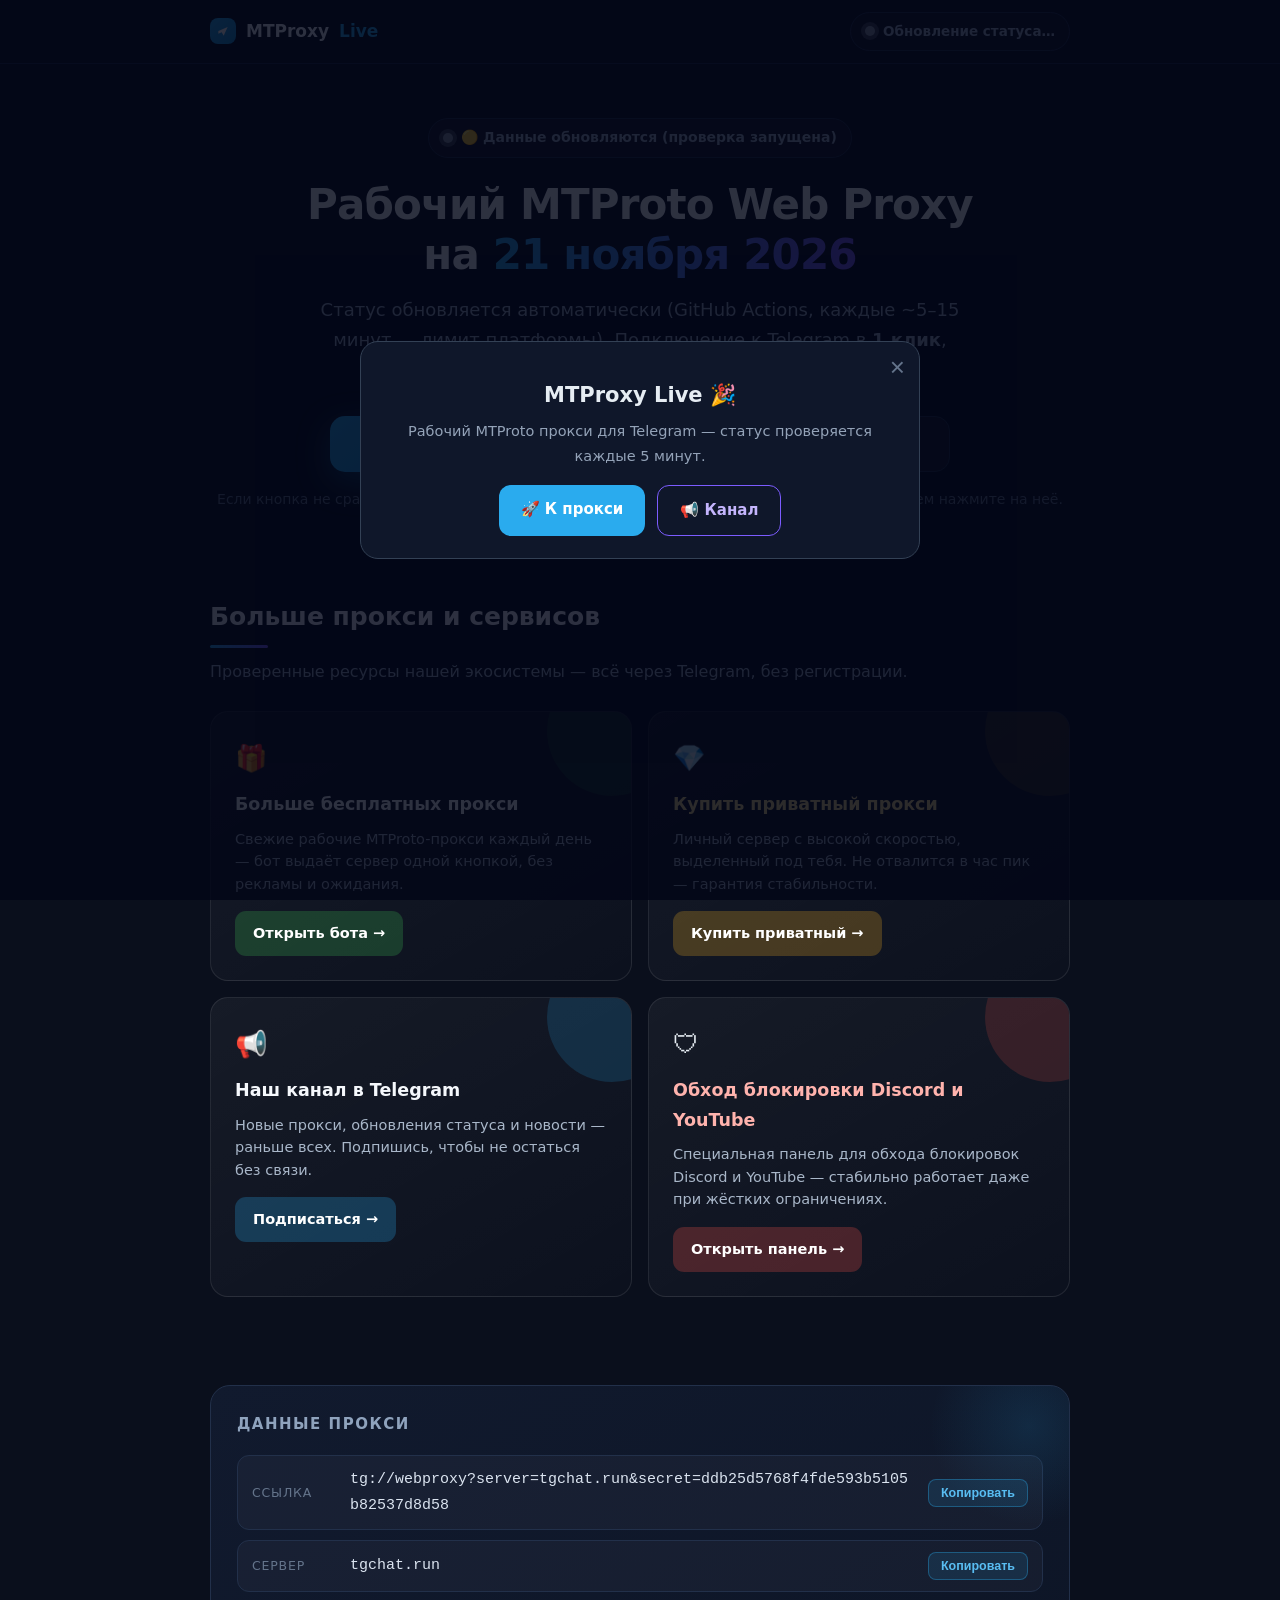
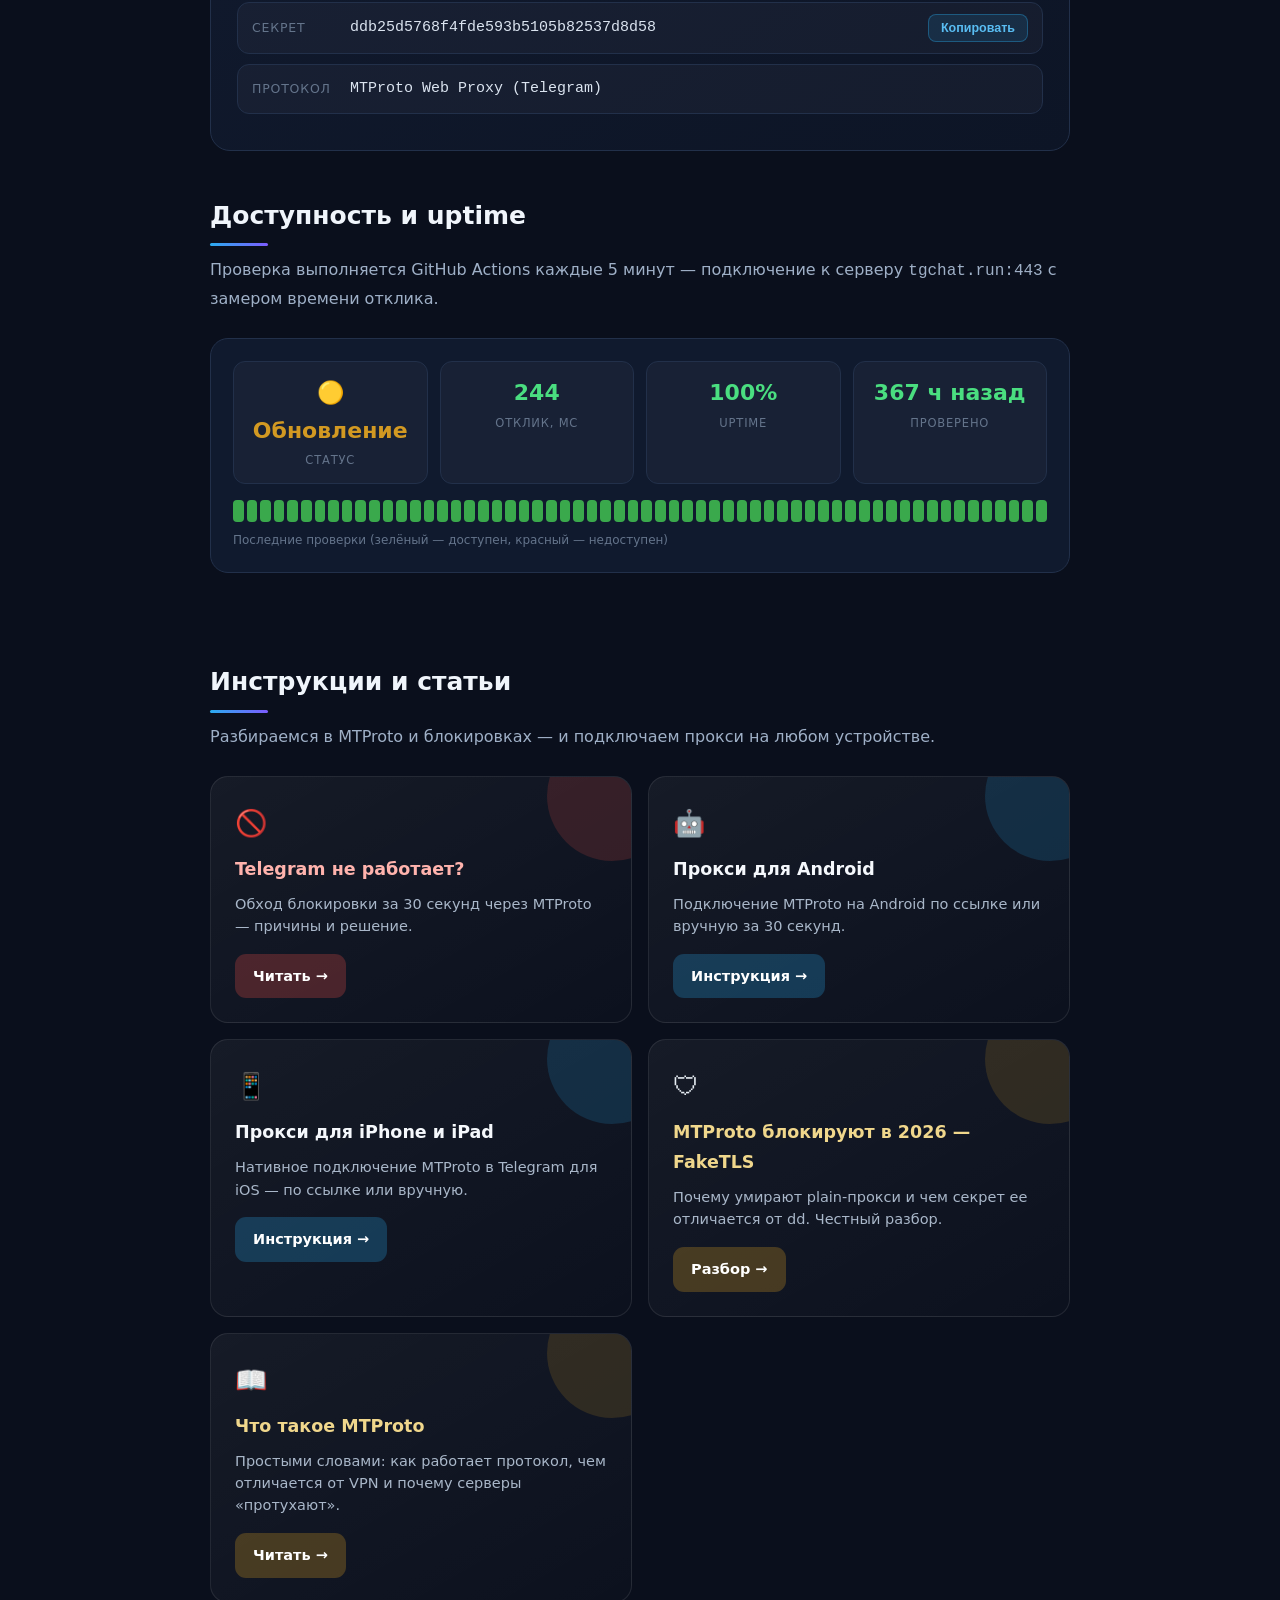
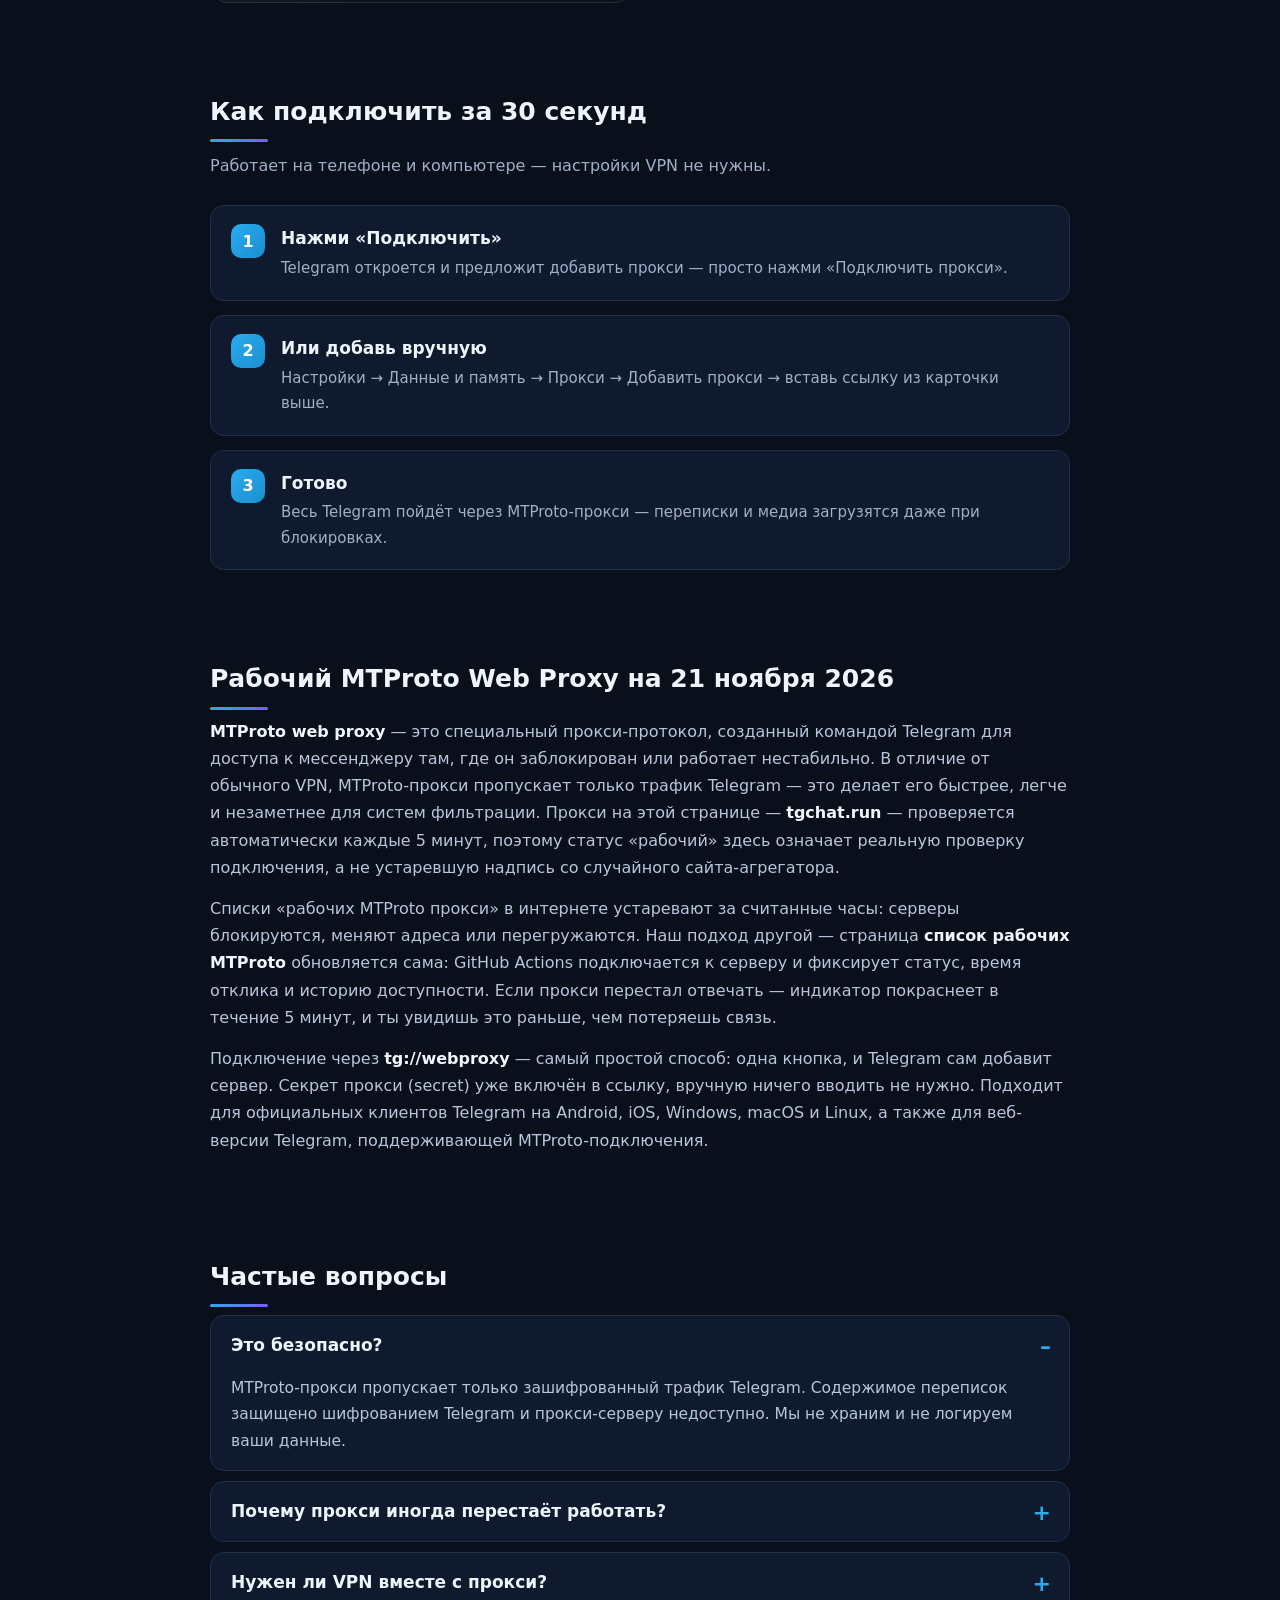
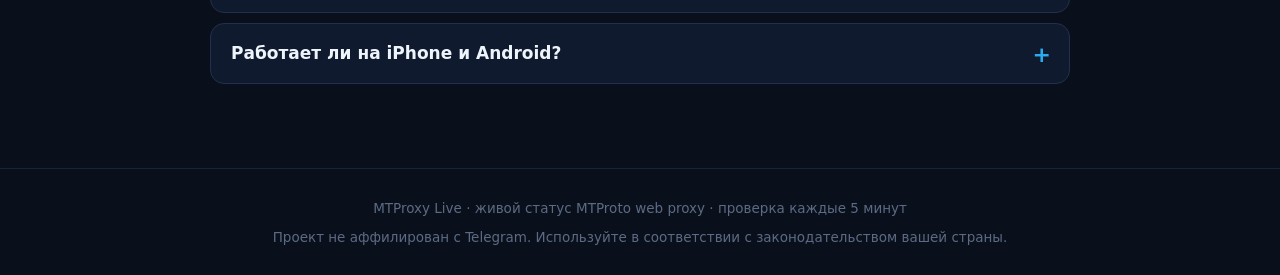
==== index.html @ 1721df72 "chore: proxy status 2026-11-20T21:01:22Z" ====
<!doctype html>
<html lang="ru">
<head>
<meta charset="UTF-8">
<meta name="viewport" content="width=device-width, initial-scale=1.0">
<meta name="yandex-verification" content="6b5f4fc6c489d579" />
<meta name="google-site-verification" content="yyNSRmsbQHqz_ALXDMdjScMba-FMuW20f2UE3-2R9rI" />
<title>Рабочий MTProto Web Proxy на 21 ноября 2026 — подключить за 30 секунд | MTProxy Live</title>
<meta name="description" content="🟢 Рабочий MTProto web proxy tgchat.run — проверено 21 ноября 2026. Подключение в 1 клик через Telegram: tg://webproxy. Живой статус, uptime и инструкция за 30 секунд.">
<meta name="keywords" content="mtproto рабочий, список рабочих mtproto, mtproto web proxy, веб прокси телеграм, mtproto прокси 2026, tgchat.run, рабочий mtproto proxy, прокси для телеграмма, webproxy telegram, mtproto online, mtrproto, mtporoto, мтпрото рабочий, mtproto онлайн">
<meta name="robots" content="index, follow">
<link rel="canonical" href="https://therealwh.github.io/">
<meta property="og:type" content="website">
<meta property="og:site_name" content="MTProxy Live">
<meta property="og:locale" content="ru_RU">
<meta property="og:title" content="Рабочий MTProto Web Proxy на 21 ноября 2026 — подключить за 30 секунд">
<meta property="og:description" content="🟢 Живой MTProto web proxy tgchat.run — статус онлайн, проверка каждые 5 минут. Подключение в 1 клик через Telegram.">
<meta property="og:url" content="https://therealwh.github.io/">
<meta property="og:image" content="https://therealwh.github.io/og.png">
<meta name="twitter:card" content="summary_large_image">
<meta name="twitter:title" content="Рабочий MTProto Web Proxy на 21 ноября 2026">
<meta name="twitter:description" content="🟢 Живой MTProto web proxy — проверка каждые 5 минут. Подключение в 1 клик через Telegram.">
<meta name="twitter:image" content="https://therealwh.github.io/og.png">
<meta name="theme-color" content="#0b1120">
<link rel="icon" href="data:image/svg+xml,%3Csvg xmlns='http://www.w3.org/2000/svg' viewBox='0 0 32 32'%3E%3Ccircle cx='16' cy='16' r='14' fill='%232AABEE'/%3E%3Ccircle cx='21' cy='10' r='4' fill='%233fb950'/%3E%3Cpath d='M9 16 l14 -6 -6 13 -3 -5 -5 2 Z' fill='%23fff'/%3E%3C/svg%3E">
<style>
*{margin:0;padding:0;box-sizing:border-box}
html{scroll-behavior:smooth}
body{font-family:'Segoe UI',Inter,system-ui,-apple-system,Arial,sans-serif;background:#0a0f1c;color:#e6edf3;line-height:1.7;font-size:17px;-webkit-font-smoothing:antialiased}
a{color:#59bdf2;text-decoration:none;transition:color .15s}
a:hover{color:#8fd0ff}
.wrap{max-width:900px;margin:0 auto;padding:0 20px}
.mono{font-family:'Cascadia Code','Fira Code',Consolas,monospace}
/* ---------- top bar ---------- */
.topbar{background:rgba(10,15,28,.85);backdrop-filter:blur(8px);border-bottom:1px solid #1c2942;position:sticky;top:0;z-index:50}
.topbar .in{max-width:900px;margin:0 auto;padding:12px 20px;display:flex;align-items:center;justify-content:space-between;gap:10px}
.logo{display:flex;align-items:center;gap:10px;font-weight:800;font-size:17px;color:#f0f5fb}
.logo .dot{width:26px;height:26px;border-radius:8px;background:linear-gradient(135deg,#2AABEE,#1a8fd0);display:inline-flex;align-items:center;justify-content:center}
.logo .dot svg{width:16px;height:16px}
.statuspill{display:inline-flex;align-items:center;gap:8px;font-size:13.5px;font-weight:600;padding:7px 14px;border-radius:99px;border:1px solid #22304a;background:rgba(255,255,255,.04);color:#9fb0c7}
.statuspill .pulse{width:10px;height:10px;border-radius:50%;background:#8b98a9;position:relative}
.statuspill.ok .pulse{background:#3fb950}
.statuspill.ok{color:#4ade80;border-color:rgba(63,185,80,.4)}
.statuspill.bad .pulse{background:#f85149}
.statuspill.bad{color:#f85149;border-color:rgba(248,81,73,.4)}
.statuspill .pulse::after{content:"";position:absolute;inset:-4px;border-radius:50%;background:inherit;opacity:.35;animation:ping 1.6s cubic-bezier(0,0,.2,1) infinite}
@keyframes ping{75%,100%{transform:scale(2);opacity:0}}
/* ---------- hero ---------- */
.hero{padding:54px 0 40px;text-align:center}
.hero h1{font-size:clamp(28px,4.6vw,42px);line-height:1.2;font-weight:800;letter-spacing:-.02em;color:#f5f8fc;margin:22px 0 14px}
.hero h1 .yr{background:linear-gradient(90deg,#2AABEE,#7C5CFF);-webkit-background-clip:text;background-clip:text;color:transparent}
.hero .sub{font-size:18px;color:#9fb0c7;max-width:640px;margin:0 auto 30px}
.cta{display:flex;gap:14px;justify-content:center;flex-wrap:wrap}
.btn{display:inline-flex;align-items:center;gap:9px;font-weight:700;font-size:16.5px;padding:15px 30px;border-radius:15px;border:0;cursor:pointer;transition:transform .15s,box-shadow .15s}
.btn:hover{transform:translateY(-2px)}
.btn-main{background:linear-gradient(135deg,#2AABEE,#1a8fd0);color:#fff;box-shadow:0 10px 32px rgba(42,171,238,.35);font-size:18px;padding:17px 36px}
.btn-main:hover{box-shadow:0 14px 44px rgba(42,171,238,.5)}
.btn-sec{background:rgba(255,255,255,.05);color:#dbe4f0;border:1px solid #22304a}
.btn-sec:hover{border-color:#2AABEE;color:#fff}
/* ---------- proxy card ---------- */
.pcard{background:linear-gradient(150deg,#111a2e,#0d1526);border:1px solid #22304a;border-radius:20px;padding:26px;margin:44px 0 0;position:relative;overflow:hidden}
.pcard::before{content:"";position:absolute;top:-60px;right:-60px;width:200px;height:200px;border-radius:50%;background:radial-gradient(circle,rgba(42,171,238,.13),transparent 70%)}
.pcard h2{font-size:15px;color:#8fa3bd;text-transform:uppercase;letter-spacing:1.5px;margin-bottom:18px;font-weight:700}
.frow{display:flex;align-items:center;gap:12px;background:rgba(255,255,255,.03);border:1px solid #22304a;border-radius:12px;padding:11px 14px;margin-bottom:10px;flex-wrap:wrap}
.frow .k{font-size:12.5px;color:#64748b;text-transform:uppercase;letter-spacing:.8px;min-width:86px}
.frow .v{font-family:'Cascadia Code',Consolas,monospace;font-size:15px;color:#dbe4f0;word-break:break-all;flex:1}
.frow .cp{background:rgba(42,171,238,.12);border:1px solid rgba(42,171,238,.35);color:#59bdf2;font-size:12.5px;font-weight:600;padding:6px 12px;border-radius:8px;cursor:pointer;white-space:nowrap}
.frow .cp:hover{background:rgba(42,171,238,.22)}
.frow .cp.done{color:#3fb950;border-color:rgba(63,185,80,.4);background:rgba(63,185,80,.1)}
/* ---------- sections ---------- */
section{padding:44px 0}
h2.sec{font-size:25px;font-weight:800;color:#f0f5fb;margin-bottom:8px;position:relative;padding-bottom:9px}
h2.sec::after{content:"";position:absolute;left:0;bottom:0;width:58px;height:3px;background:linear-gradient(90deg,#2AABEE,#7C5CFF);border-radius:3px}
.secdesc{color:#9fb0c7;margin:10px 0 26px;font-size:16px}
.upd-note{font-size:14px;color:#64748b;margin-top:6px}
/* ---------- banners ---------- */
.bgrid{display:grid;grid-template-columns:repeat(auto-fit,minmax(280px,1fr));gap:16px}
.banner{position:relative;border-radius:18px;padding:24px;color:#e6edf3;border:1px solid rgba(255,255,255,.09);background:linear-gradient(150deg,rgba(255,255,255,.05),rgba(255,255,255,.01));overflow:hidden;transition:transform .18s,box-shadow .18s,border-color .18s;display:block}
.banner:hover{transform:translateY(-3px);box-shadow:0 16px 40px rgba(0,0,0,.4)}
.banner::after{content:"";position:absolute;top:-46px;right:-46px;width:130px;height:130px;border-radius:50%;opacity:.16;background:var(--gl,#2AABEE)}
.banner .bt{font-size:17.5px;font-weight:800;margin-bottom:8px;color:#f5f8fc}
.banner .bd{font-size:14.5px;color:#a9b7c9;line-height:1.55;margin-bottom:16px}
.banner .bl{display:inline-flex;align-items:center;gap:7px;font-weight:700;font-size:14.5px;padding:10px 18px;border-radius:11px;background:rgba(255,255,255,.09);color:#fff}
.banner:hover .bl{background:rgba(255,255,255,.16)}
.banner .em{font-size:26px;margin-bottom:10px;display:block}
.b-green{--gl:#3fb950}.b-green .em{filter:hue-rotate(0)}.b-green .bl{background:rgba(63,185,80,.25)}
.b-gold{--gl:#d29922}.b-gold .bl{background:rgba(210,153,34,.28)}.b-gold .bt{color:#f0d78c}
.b-blue{--gl:#2AABEE}.b-blue .bl{background:rgba(42,171,238,.25)}
.b-red{--gl:#f85149}.b-red .bl{background:rgba(248,81,73,.25)}.b-red .bt{color:#ffb3ad}
/* ---------- uptime ---------- */
.uwrap{background:#101a2e;border:1px solid #22304a;border-radius:18px;padding:22px}
.ustats{display:grid;grid-template-columns:repeat(auto-fit,minmax(130px,1fr));gap:12px;margin-bottom:16px}
.ustat{background:rgba(255,255,255,.03);border:1px solid #22304a;border-radius:12px;padding:12px 14px;text-align:center}
.ustat .v{font-size:22px;font-weight:800;color:#4ade80}
.ustat .k{font-size:11.5px;color:#64748b;text-transform:uppercase;letter-spacing:.8px;margin-top:2px}
.dots{display:flex;gap:3px;flex-wrap:wrap}
.dots i{flex:1;min-width:8px;height:22px;border-radius:4px;background:#3fb950;opacity:.9}
.dots i.off{background:#f85149}
.dots i.na{background:#22304a}
/* ---------- steps ---------- */
.steps{display:grid;gap:14px;margin-top:8px}
.step{display:flex;gap:16px;align-items:flex-start;background:#101a2e;border:1px solid #22304a;border-radius:14px;padding:18px 20px}
.step .n{flex-shrink:0;width:34px;height:34px;border-radius:10px;background:linear-gradient(135deg,#2AABEE,#1a8fd0);display:flex;align-items:center;justify-content:center;font-weight:800;color:#fff;font-size:16px}
.step .tt{font-weight:700;color:#eef4fb;margin-bottom:3px}
.step .dd{font-size:15px;color:#9fb0c7}
/* ---------- faq ---------- */
.faq details{background:#101a2e;border:1px solid #22304a;border-radius:14px;margin-bottom:10px;overflow:hidden}
.faq summary{cursor:pointer;font-weight:700;color:#eef4fb;padding:15px 44px 15px 20px;list-style:none;position:relative}
.faq summary::-webkit-details-marker{display:none}
.faq summary::after{content:"+";position:absolute;right:18px;color:#2AABEE;font-size:22px;top:12px}
.faq details[open] summary::after{content:"–"}
.faq summary:hover{color:#59bdf2}
.faq details p{margin:0;padding:0 20px 16px;color:#b8c6db;font-size:15.5px}
/* ---------- seo text ---------- */
.seo{color:#b8c6db;font-size:16px}
.seo p{margin-bottom:14px}
.seo strong{color:#f2f7fd}
/* ---------- footer ---------- */
footer{border-top:1px solid #16213a;background:#0a0f1c;padding:28px 20px;text-align:center;font-size:13.5px;color:#5b6b83;margin-top:30px}
footer a{color:#8fa3bd}
footer a:hover{color:#59bdf2}
@media(max-width:640px){.hero{padding:36px 0 28px}.btn-main{width:100%;justify-content:center}.btn{flex:1;justify-content:center}}
</style>
</head>
<body>
<!-- Yandex.Metrika counter -->
<script type="text/javascript">
    (function(m,e,t,r,i,k,a){
        m[i]=m[i]||function(){(m[i].a=m[i].a||[]).push(arguments)};
        m[i].l=1*new Date();
        for (var j = 0; j < document.scripts.length; j++) {if (document.scripts[j].src === r) { return; }}
        k=e.createElement(t),a=e.getElementsByTagName(t)[0],k.async=1,k.src=r,a.parentNode.insertBefore(k,a)
    })(window, document,'script','https://mc.yandex.ru/metrika/tag.js?id=114197667', 'ym');

    ym(114197667, 'init', {ssr:true, webvisor:true, clickmap:true, ecommerce:"dataLayer", referrer: document.referrer, url: location.href, accurateTrackBounce:true, trackLinks:true});
</script>
<noscript><div><img src="https://mc.yandex.ru/watch/114197667" style="position:absolute; left:-9999px;" alt="" /></div></noscript>
<!-- /Yandex.Metrika counter -->

<div class="topbar"><div class="in">
  <div class="logo"><span class="dot"><svg viewBox="0 0 24 24" fill="none"><path d="M5 12 l14 -6 -6 13 -3 -5 -5 2 Z" fill="#fff"/></svg></span>MTProxy <span style="color:#2AABEE">Live</span></div>
  <div class="statuspill" id="pill"><span class="pulse"></span><span id="pilltxt">Проверяется…</span></div>
</div></div>
</div>

<div class="hero wrap">
  <div class="statuspill" id="pill2" style="font-size:14px"><span class="pulse"></span><span id="pill2txt">Проверяется…</span></div>
  <h1>Рабочий MTProto Web Proxy<br>на <span class="yr">21 ноября 2026</span></h1>
  <p class="sub">Статус обновляется автоматически (GitHub Actions, каждые ~5–15 минут — лимит платформы). Подключение к Telegram в <b>1 клик</b>, без VPN и настроек.</p>
  <div class="cta">
    <button class="btn btn-main" onclick="location.href='tg://resolve?domain=webproxy_tgrobot'">🚀 Подключить</button>
    <button class="btn btn-sec" id="copyLink">📋 Скопировать</button>
    <button class="btn btn-sec" id="shareBtn">📤 Поделиться</button>
  </div>
  <p class="upd-note" style="margin-top:16px">Если кнопка не сработала на устройстве — скопируйте ссылку и вставьте в чат Telegram, затем нажмите на неё.</p>
</div>

<div class="wrap"><section>
  <h2 class="sec">Больше прокси и сервисов</h2>
  <p class="secdesc">Проверенные ресурсы нашей экосистемы — всё через Telegram, без регистрации.</p>
  <div class="bgrid">
    <a class="banner b-green" href="tg://resolve?domain=webproxy_tgrobot">
      <span class="em">🎁</span>
      <div class="bt">Больше бесплатных прокси</div>
      <div class="bd">Свежие рабочие MTProto-прокси каждый день — бот выдаёт сервер одной кнопкой, без рекламы и ожидания.</div>
      <span class="bl">Открыть бота →</span>
    </a>
    <a class="banner b-gold" href="tg://resolve?domain=webproxy_panel_bot">
      <span class="em">💎</span>
      <div class="bt">Купить приватный прокси</div>
      <div class="bd">Личный сервер с высокой скоростью, выделенный под тебя. Не отвалится в час пик — гарантия стабильности.</div>
      <span class="bl">Купить приватный →</span>
    </a>
    <a class="banner b-blue" href="tg://resolve?domain=wtfpoxy">
      <span class="em">📢</span>
      <div class="bt">Наш канал в Telegram</div>
      <div class="bd">Новые прокси, обновления статуса и новости — раньше всех. Подпишись, чтобы не остаться без связи.</div>
      <span class="bl">Подписаться →</span>
    </a>
    <a class="banner b-red" href="https://zapretyoutubediscordpanel.top/">
      <span class="em">🛡</span>
      <div class="bt">Обход блокировки Discord и YouTube</div>
      <div class="bd">Специальная панель для обхода блокировок Discord и YouTube — стабильно работает даже при жёстких ограничениях.</div>
      <span class="bl">Открыть панель →</span>
    </a>
  </div>
</section></div>

<div class="wrap">
  <div class="pcard">
    <h2>Данные прокси</h2>
    <div class="frow"><span class="k">Ссылка</span><span class="v" id="flink">tg://webproxy?server=tgchat.run&amp;secret=ddb25d5768f4fde593b5105b82537d8d58</span><button class="cp" data-copy="tg://webproxy?server=tgchat.run&secret=ddb25d5768f4fde593b5105b82537d8d58">Копировать</button></div>
    <div class="frow"><span class="k">Сервер</span><span class="v">tgchat.run</span><button class="cp" data-copy="tgchat.run">Копировать</button></div>
    <div class="frow"><span class="k">Секрет</span><span class="v">ddb25d5768f4fde593b5105b82537d8d58</span><button class="cp" data-copy="ddb25d5768f4fde593b5105b82537d8d58">Копировать</button></div>
    <div class="frow"><span class="k">Протокол</span><span class="v">MTProto Web Proxy (Telegram)</span></div>
  </div>
</div>

<div class="wrap"><section>
  <h2 class="sec">Доступность и uptime</h2>
  <p class="secdesc">Проверка выполняется GitHub Actions каждые 5 минут — подключение к серверу <span class="mono">tgchat.run:443</span> с замером времени отклика.</p>
  <div class="uwrap">
    <div class="ustats">
      <div class="ustat"><div class="v" id="u-status">—</div><div class="k">Статус</div></div>
      <div class="ustat"><div class="v" id="u-ms">—</div><div class="k">Отклик, мс</div></div>
      <div class="ustat"><div class="v" id="u-up">—</div><div class="k">Uptime</div></div>
      <div class="ustat"><div class="v" id="u-last">—</div><div class="k">Проверено</div></div>
    </div>
    <div class="dots" id="dots"></div>
    <div style="font-size:12px;color:#64748b;margin-top:8px">Последние проверки (зелёный — доступен, красный — недоступен)</div>
  </div>
</section></div>


<div class="wrap"><section>
  <h2 class="sec">Инструкции и статьи</h2>
  <p class="secdesc">Разбираемся в MTProto и блокировках — и подключаем прокси на любом устройстве.</p>
  <div class="bgrid">
    <a class="banner b-red" href="/telegram-ne-rabotaet.html"><span class="em">🚫</span><div class="bt">Telegram не работает?</div><div class="bd">Обход блокировки за 30 секунд через MTProto — причины и решение.</div><span class="bl">Читать →</span></a>
    <a class="banner b-blue" href="/android.html"><span class="em">🤖</span><div class="bt">Прокси для Android</div><div class="bd">Подключение MTProto на Android по ссылке или вручную за 30 секунд.</div><span class="bl">Инструкция →</span></a>
    <a class="banner b-blue" href="/iphone.html"><span class="em">📱</span><div class="bt">Прокси для iPhone и iPad</div><div class="bd">Нативное подключение MTProto в Telegram для iOS — по ссылке или вручную.</div><span class="bl">Инструкция →</span></a>
    <a class="banner b-gold" href="/mtproto-faketls.html"><span class="em">🛡</span><div class="bt">MTProto блокируют в 2026 — FakeTLS</div><div class="bd">Почему умирают plain-прокси и чем секрет ee отличается от dd. Честный разбор.</div><span class="bl">Разбор →</span></a><a class="banner b-gold" href="/chto-takoe-mtproto.html"><span class="em">📖</span><div class="bt">Что такое MTProto</div><div class="bd">Простыми словами: как работает протокол, чем отличается от VPN и почему серверы «протухают».</div><span class="bl">Читать →</span></a>
  </div>
</section></div>

<div class="wrap"><section>
  <h2 class="sec">Как подключить за 30 секунд</h2>
  <p class="secdesc">Работает на телефоне и компьютере — настройки VPN не нужны.</p>
  <div class="steps">
    <div class="step"><div class="n">1</div><div><div class="tt">Нажми «Подключить»</div><div class="dd">Telegram откроется и предложит добавить прокси — просто нажми «Подключить прокси».</div></div></div>
    <div class="step"><div class="n">2</div><div><div class="tt">Или добавь вручную</div><div class="dd">Настройки → Данные и память → Прокси → Добавить прокси → вставь ссылку из карточки выше.</div></div></div>
    <div class="step"><div class="n">3</div><div><div class="tt">Готово</div><div class="dd">Весь Telegram пойдёт через MTProto-прокси — переписки и медиа загрузятся даже при блокировках.</div></div></div>
  </div>
</section></div>

<div class="wrap"><section>
  <h2 class="sec">Рабочий MTProto Web Proxy на 21 ноября 2026</h2>
  <div class="seo">
    <p><strong>MTProto web proxy</strong> — это специальный прокси-протокол, созданный командой Telegram для доступа к мессенджеру там, где он заблокирован или работает нестабильно. В отличие от обычного VPN, MTProto-прокси пропускает только трафик Telegram — это делает его быстрее, легче и незаметнее для систем фильтрации. Прокси на этой странице — <strong>tgchat.run</strong> — проверяется автоматически каждые 5 минут, поэтому статус «рабочий» здесь означает реальную проверку подключения, а не устаревшую надпись со случайного сайта-агрегатора.</p>
    <p>Списки «рабочих MTProto прокси» в интернете устаревают за считанные часы: серверы блокируются, меняют адреса или перегружаются. Наш подход другой — страница <strong>список рабочих MTProto</strong> обновляется сама: GitHub Actions подключается к серверу и фиксирует статус, время отклика и историю доступности. Если прокси перестал отвечать — индикатор покраснеет в течение 5 минут, и ты увидишь это раньше, чем потеряешь связь.</p>
    <p>Подключение через <strong>tg://webproxy</strong> — самый простой способ: одна кнопка, и Telegram сам добавит сервер. Секрет прокси (secret) уже включён в ссылку, вручную ничего вводить не нужно. Подходит для официальных клиентов Telegram на Android, iOS, Windows, macOS и Linux, а также для веб-версии Telegram, поддерживающей MTProto-подключения.</p>
  </div>
</section></div>

<div class="wrap"><section>
  <h2 class="sec">Частые вопросы</h2>
  <div class="faq">
    <details open><summary>Это безопасно?</summary><p>MTProto-прокси пропускает только зашифрованный трафик Telegram. Содержимое переписок защищено шифрованием Telegram и прокси-серверу недоступно. Мы не храним и не логируем ваши данные.</p></details>
    <details><summary>Почему прокси иногда перестаёт работать?</summary><p>MTProto-серверы регулярно блокируются системами фильтрации. На этой странице статус обновляется автоматически каждые 5 минут — если сервер недоступен, ты увидишь это первым. Запасной вариант — бот с бесплатными прокси выше.</p></details>
    <details><summary>Нужен ли VPN вместе с прокси?</summary><p>Нет. MTProto-прокси полностью заменяет VPN для Telegram: мессенджер работает, а остальной трафик (сайты, игры) идёт напрямую без прокси.</p></details>
    <details><summary>Работает ли на iPhone и Android?</summary><p>Да. Ссылка tg://webproxy открывается в официальных приложениях Telegram для Android, iOS, Windows, macOS и Linux.</p></details>
  </div>
</section></div>

<footer>
  <div>MTProxy Live · живой статус MTProto web proxy · проверка каждые 5 минут</div>
  <div style="margin-top:6px">Проект не аффилирован с Telegram. Используйте в соответствии с законодательством вашей страны.</div>
</footer>

<script type="application/ld+json">{"@context":"https://schema.org","@type":"WebSite","name":"MTProxy Live","url":"https://therealwh.github.io/","sameAs":["https://t.me/wtfpoxy","https://t.me/mtprxtgg"]}</script>
<script type="application/ld+json">{"@context":"https://schema.org","@type":"Service","name":"MTProto Web Proxy tgchat.run","serviceType":"MTProto прокси для Telegram","provider":{"@type":"Organization","name":"MTProxy Live"},"areaServed":"RU"}</script>
<script type="application/ld+json">{"@context":"https://schema.org","@type":"FAQPage","mainEntity":[{"@type":"Question","name":"Это безопасно?","acceptedAnswer":{"@type":"Answer","text":"MTProto-прокси пропускает только зашифрованный трафик Telegram. Содержимое переписок защищено шифрованием Telegram и прокси-серверу недоступно."}},{"@type":"Question","name":"Почему прокси иногда перестаёт работать?","acceptedAnswer":{"@type":"Answer","text":"MTProto-серверы регулярно блокируются системами фильтрации. Статус на странице обновляется автоматически каждые 5 минут."}},{"@type":"Question","name":"Нужен ли VPN вместе с прокси?","acceptedAnswer":{"@type":"Answer","text":"Нет. MTProto-прокси полностью заменяет VPN для Telegram: мессенджер работает, остальной трафик идёт напрямую."}},{"@type":"Question","name":"Работает ли на iPhone и Android?","acceptedAnswer":{"@type":"Answer","text":"Да. Ссылка tg://webproxy открывается в официальных приложениях Telegram для всех платформ."}}]}</script>

<script>
const LINK="tg://webproxy?server=tgchat.run&secret=ddb25d5768f4fde593b5105b82537d8d58";
const MON=["января","февраля","марта","апреля","мая","июня","июля","августа","сентября","октября","ноября","декабря"];
function pill(el,cls,txt){el.className="statuspill "+cls;el.querySelector(".pulse");el.querySelector("span:last-child").textContent=txt;}
function ago(iso){const d=(Date.now()-new Date(iso))/1000;if(d<60)return Math.max(1,Math.round(d))+" сек назад";if(d<3600)return Math.round(d/60)+" мин назад";return Math.round(d/3600)+" ч назад";}
async function load(){
  try{
    const s=await (await fetch("status.json?t="+Date.now())).json();
    const p1=document.getElementById("pill"),p2=document.getElementById("pill2");
    const st=document.getElementById("u-status"),last=document.getElementById("u-last");
    const age=(Date.now()-new Date(s.last_check))/1000;
    if(s.online===true){pill(p1,"ok","Прокси работает");pill(p2,"ok","🟢 Работает — проверено "+ago(s.last_check));st.textContent="🟢 Online";}
    else if(s.online===false){pill(p1,"bad","Прокси недоступен");pill(p2,"bad","🔴 Недоступен — проверено "+ago(s.last_check));st.textContent="🔴 Offline";}
    if(age>1800){pill(p1,"","Обновление статуса…");pill(p2,"","🟡 Данные обновляются (проверка запущена)");st.textContent="🟡 Обновление";st.style.color="#d29922";}
    document.getElementById("u-ms").textContent=s.response_ms!=null?s.response_ms:"—";
    document.getElementById("u-last").textContent=ago(s.last_check);
    try{
      const hh=await (await fetch("history.json?t="+Date.now())).json();
      const d=document.getElementById("dots");d.innerHTML="";
      const lastN=hh.slice(-60);
      lastN.forEach(e=>{const i=document.createElement("i");i.className=e.ok?"":"off";i.title=(e.ok?"✓":"✗")+" "+e.t;d.appendChild(i);});
      const okN=hh.filter(e=>e.ok).length;
      document.getElementById("u-up").textContent=hh.length?Math.round(okN/hh.length*100)+"%":"—";
    }catch(e){}
  }catch(e){
    pill(document.getElementById("pill"),"","Статус: первая проверка скоро…");
  }
}
load();setInterval(load,60000);
document.querySelectorAll("[data-copy]").forEach(b=>b.addEventListener("click",function(){
  const t=this.getAttribute("data-copy");
  (navigator.clipboard?navigator.clipboard.writeText(t):Promise.reject()).then(ok,tcpFallback);
  function ok(){const o=this;b.textContent="Скопировано ✓";b.classList.add("done");setTimeout(()=>{b.textContent="Копировать";b.classList.remove("done")},1600)}
  function tcpFallback(){const ta=document.createElement("textarea");ta.value=t;document.body.appendChild(ta);ta.select();document.execCommand("copy");ta.remove();this.textContent="Скопировано ✓";setTimeout(()=>this.textContent="Копировать",1600)}
}));
document.getElementById("copyLink").addEventListener("click",function(){
  (navigator.clipboard?navigator.clipboard.writeText(LINK):Promise.reject()).then(()=>{this.textContent="✅ Скопировано";setTimeout(()=>this.textContent="📋 Скопировать",1700)}).catch(()=>{location.href=LINK});
});
document.getElementById("shareBtn").addEventListener("click",function(){
  const url="https://t.me/share/url?url="+encodeURIComponent(LINK)+"&text="+encodeURIComponent("Рабочий MTProto proxy — подключайся!");
  if(navigator.share){navigator.share({title:"MTProto Web Proxy",url:LINK}).catch(()=>location.href=url);}else location.href=url;
});
</script>
<style>.htw-ov{position:fixed;inset:0;z-index:99990;background:rgba(2,6,23,.82);display:none;align-items:center;justify-content:center;padding:16px}.htw-c{max-width:560px;width:100%;background:#0f172a;border:1px solid #334155;border-radius:18px;padding:22px;text-align:center;position:relative}.htw-x{position:absolute;top:10px;right:14px;background:none;border:0;color:#64748b;font-size:26px;cursor:pointer}.htw-t{font-size:21px;font-weight:800;margin:14px 0 6px}.htw-d{font-size:14.5px;color:#94a3b8;margin-bottom:16px}.htw-b{display:flex;gap:12px;justify-content:center;flex-wrap:wrap}.htw-b a{font-weight:700;font-size:15px;padding:12px 22px;border-radius:12px;text-decoration:none;cursor:pointer}.htw-go{background:#2AABEE;color:#fff}.htw-r{border:1.5px solid #7C5CFF;color:#c4b5fd}.htw-n{font-size:12px;color:#475569;margin-top:12px}.htw-n a{color:#2AABEE}</style><div class="htw-ov" id="htw" role="dialog"><div class="htw-c"><button class="htw-x" data-htw-close aria-label="Закрыть">×</button><div class="htw-t">MTProxy Live 🎉</div><div class="htw-d">Рабочий MTProto прокси для Telegram — статус проверяется каждые 5 минут.</div><div class="htw-b"><a class="htw-go" href="/" data-htw-close>🚀 К прокси</a><a class="htw-r" href="tg://resolve?domain=mtprxtgg">📢 Канал</a></div></div></div><script>(function(){try{var k="htw",v=localStorage.getItem(k),now=Date.now();if(v&&now-parseInt(v,10)<864e5)return;var ov=document.getElementById("htw");if(!ov)return;ov.style.display="flex";var close=function(){localStorage.setItem(k,String(now));ov.style.display="none"};ov.querySelectorAll("[data-htw-close]").forEach(function(el){el.addEventListener("click",close)});ov.addEventListener("click",function(e){if(e.target===ov)close()});}catch(e){}})();</script>
</body>
</html>
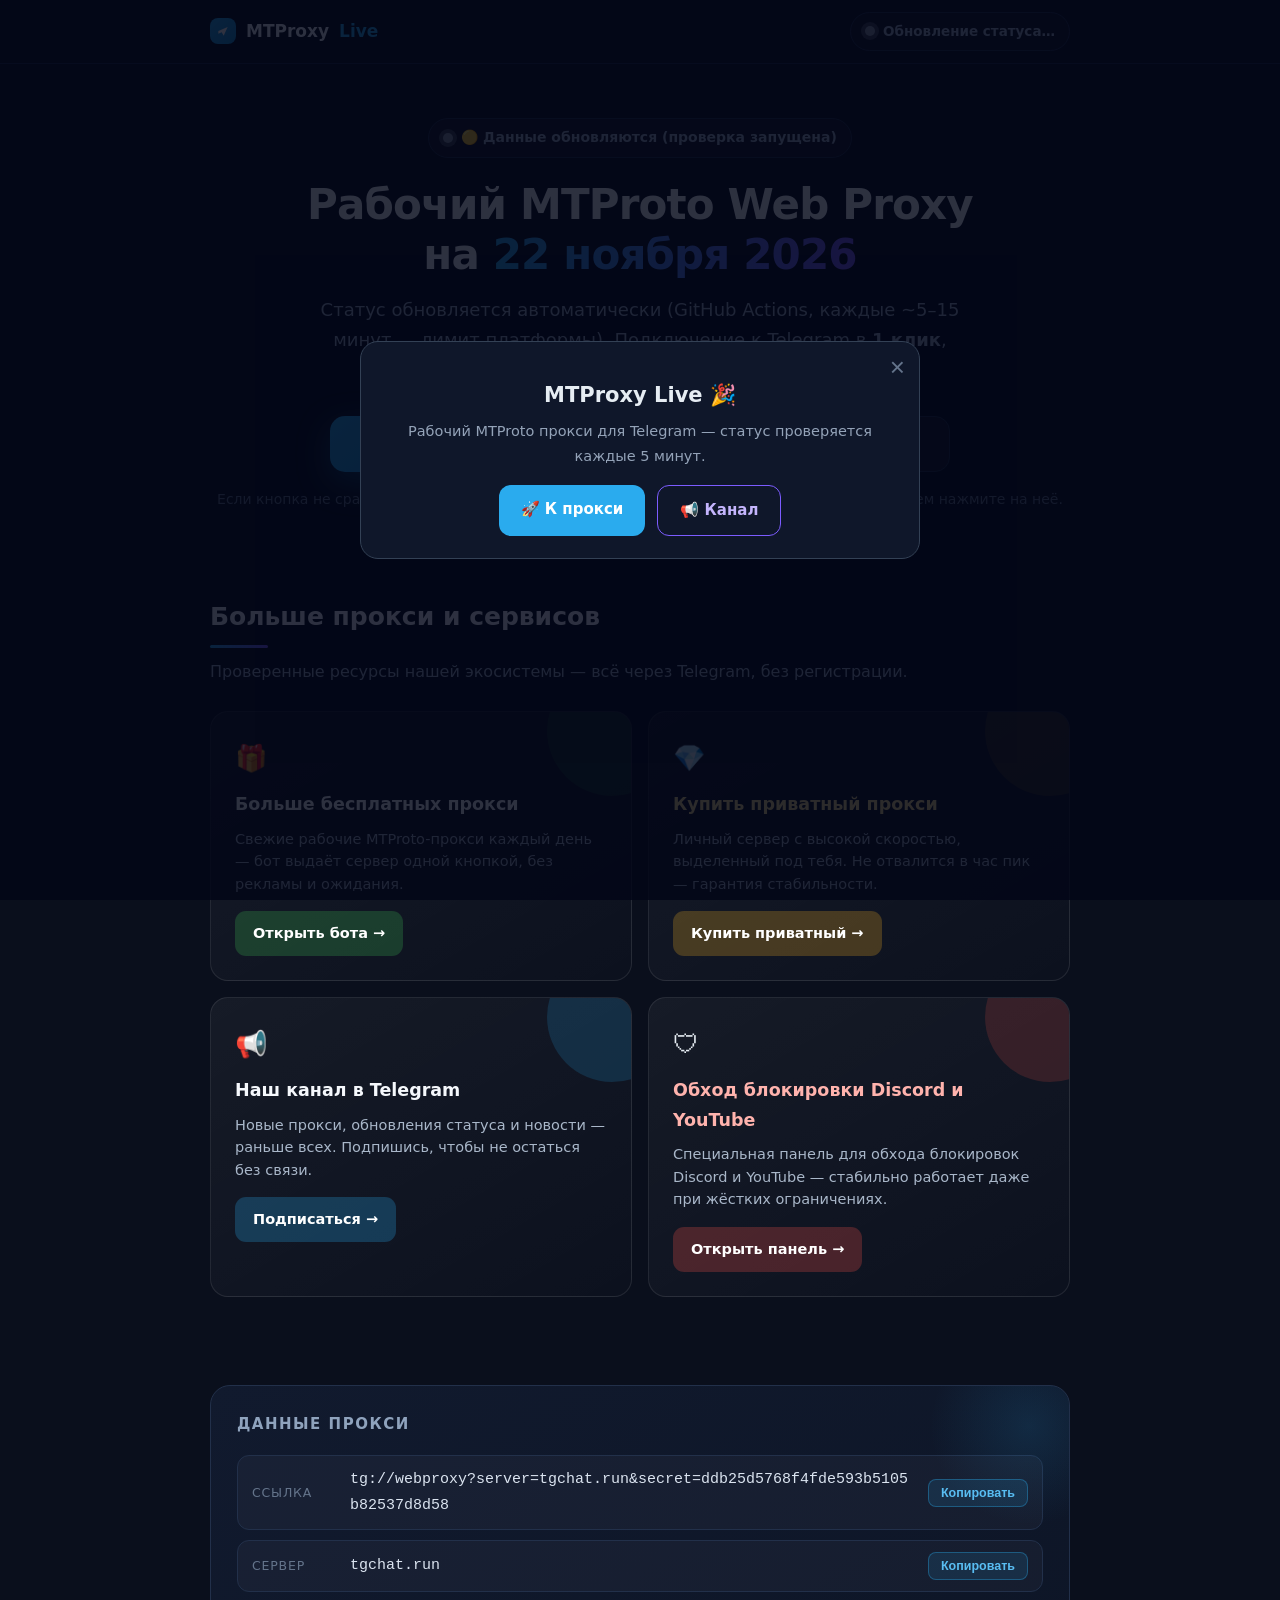
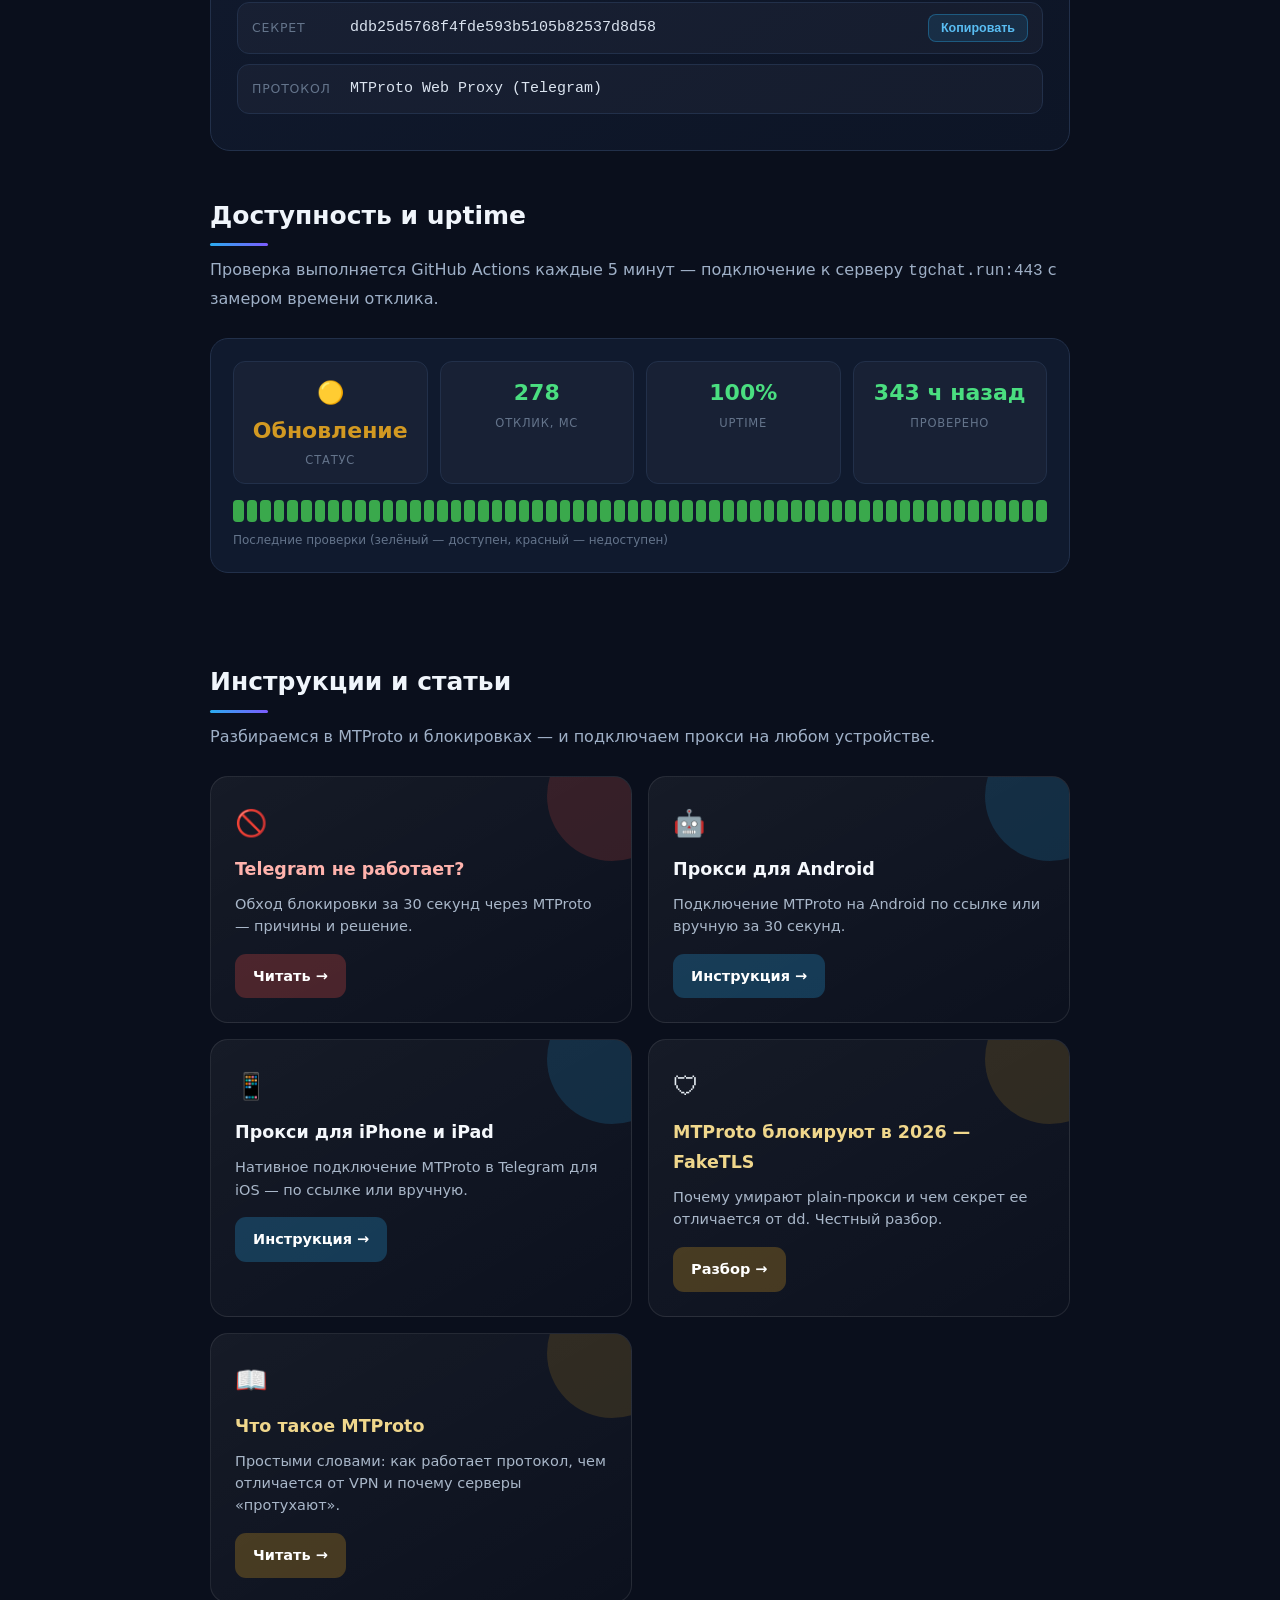
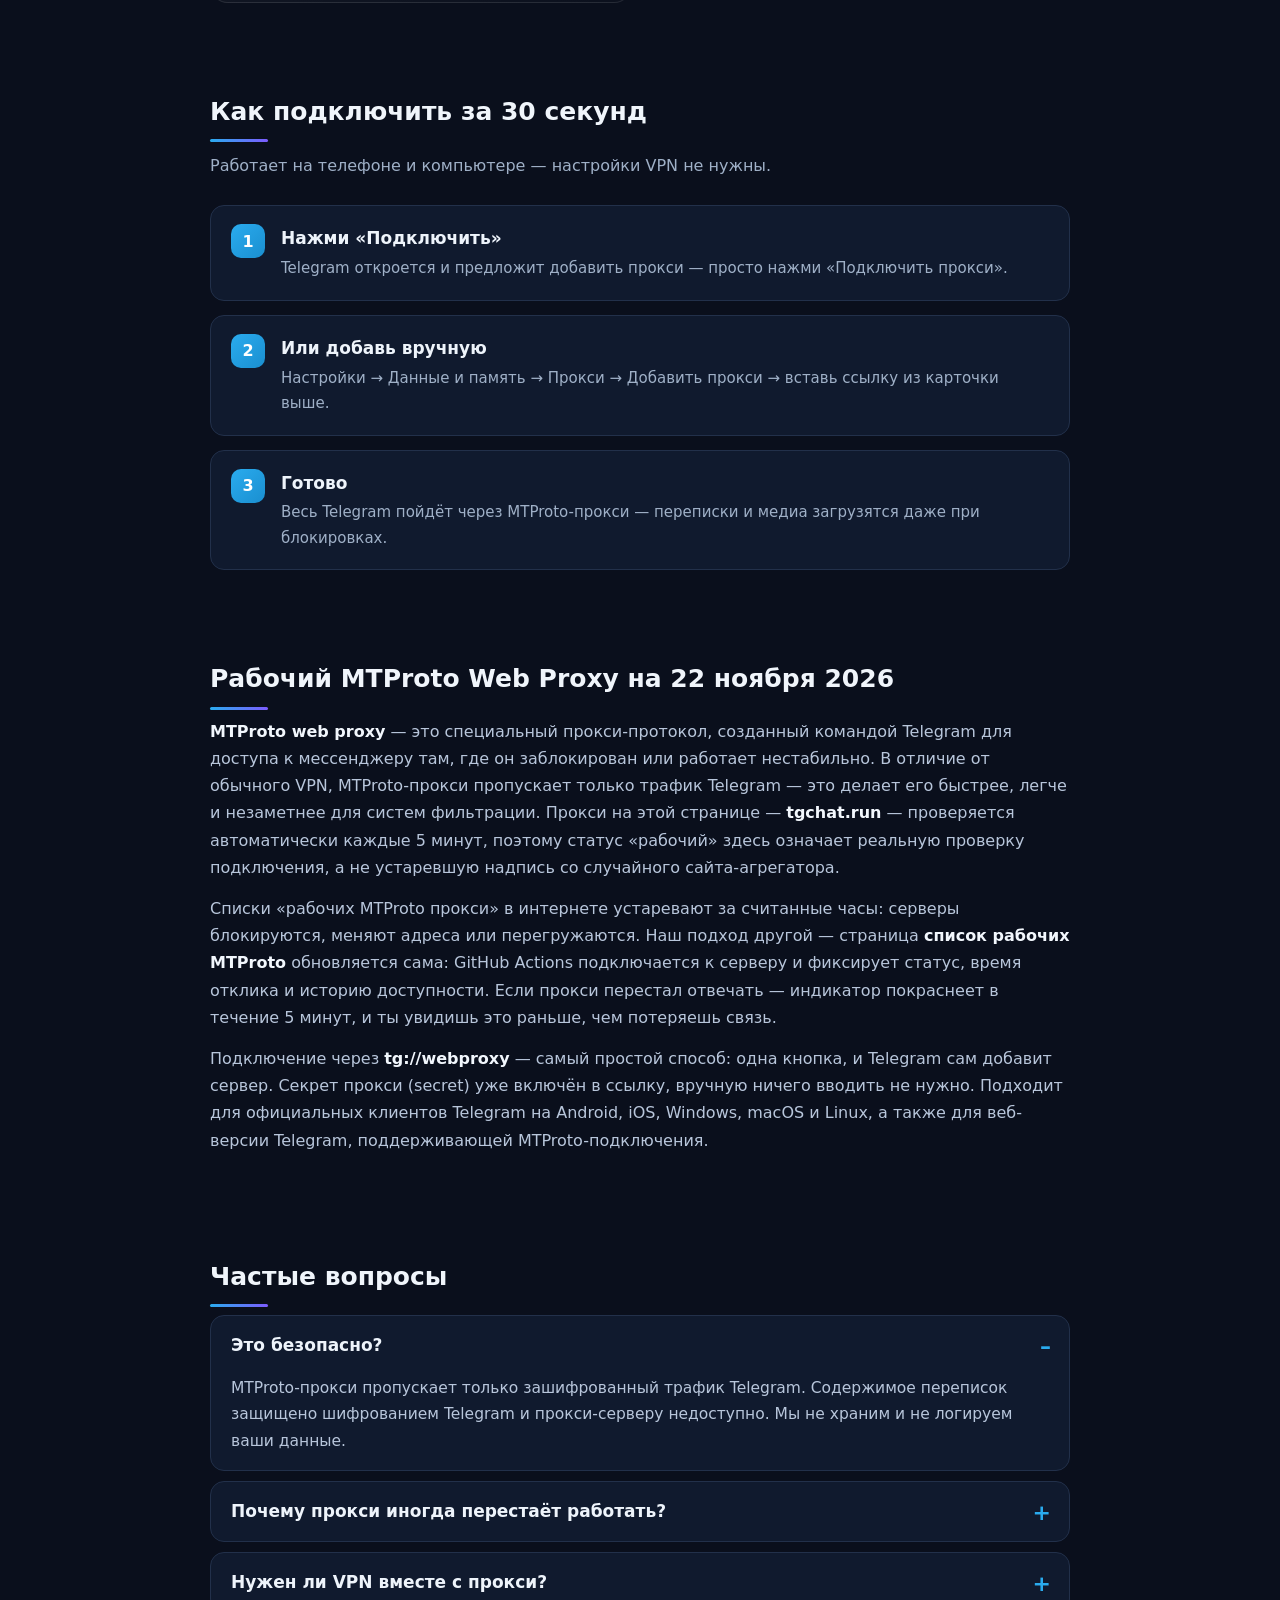
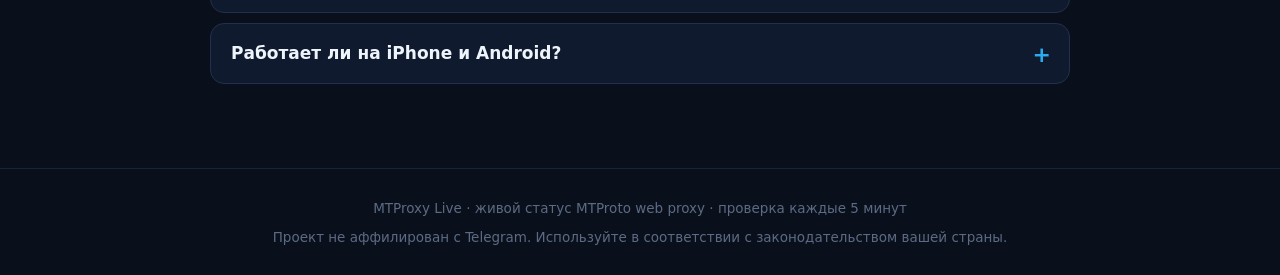
==== commit 6b32ad18: "chore: proxy status 2026-11-21T21:01:21Z" ====
--- a/index.html
+++ b/index.html
@@ -5,20 +5,20 @@
 <meta name="viewport" content="width=device-width, initial-scale=1.0">
 <meta name="yandex-verification" content="6b5f4fc6c489d579" />
 <meta name="google-site-verification" content="yyNSRmsbQHqz_ALXDMdjScMba-FMuW20f2UE3-2R9rI" />
-<title>Рабочий MTProto Web Proxy на 21 ноября 2026 — подключить за 30 секунд | MTProxy Live</title>
-<meta name="description" content="🟢 Рабочий MTProto web proxy tgchat.run — проверено 21 ноября 2026. Подключение в 1 клик через Telegram: tg://webproxy. Живой статус, uptime и инструкция за 30 секунд.">
+<title>Рабочий MTProto Web Proxy на 22 ноября 2026 — подключить за 30 секунд | MTProxy Live</title>
+<meta name="description" content="🟢 Рабочий MTProto web proxy tgchat.run — проверено 22 ноября 2026. Подключение в 1 клик через Telegram: tg://webproxy. Живой статус, uptime и инструкция за 30 секунд.">
 <meta name="keywords" content="mtproto рабочий, список рабочих mtproto, mtproto web proxy, веб прокси телеграм, mtproto прокси 2026, tgchat.run, рабочий mtproto proxy, прокси для телеграмма, webproxy telegram, mtproto online, mtrproto, mtporoto, мтпрото рабочий, mtproto онлайн">
 <meta name="robots" content="index, follow">
 <link rel="canonical" href="https://therealwh.github.io/">
 <meta property="og:type" content="website">
 <meta property="og:site_name" content="MTProxy Live">
 <meta property="og:locale" content="ru_RU">
-<meta property="og:title" content="Рабочий MTProto Web Proxy на 21 ноября 2026 — подключить за 30 секунд">
+<meta property="og:title" content="Рабочий MTProto Web Proxy на 22 ноября 2026 — подключить за 30 секунд">
 <meta property="og:description" content="🟢 Живой MTProto web proxy tgchat.run — статус онлайн, проверка каждые 5 минут. Подключение в 1 клик через Telegram.">
 <meta property="og:url" content="https://therealwh.github.io/">
 <meta property="og:image" content="https://therealwh.github.io/og.png">
 <meta name="twitter:card" content="summary_large_image">
-<meta name="twitter:title" content="Рабочий MTProto Web Proxy на 21 ноября 2026">
+<meta name="twitter:title" content="Рабочий MTProto Web Proxy на 22 ноября 2026">
 <meta name="twitter:description" content="🟢 Живой MTProto web proxy — проверка каждые 5 минут. Подключение в 1 клик через Telegram.">
 <meta name="twitter:image" content="https://therealwh.github.io/og.png">
 <meta name="theme-color" content="#0b1120">
@@ -145,7 +145,7 @@
 
 <div class="hero wrap">
   <div class="statuspill" id="pill2" style="font-size:14px"><span class="pulse"></span><span id="pill2txt">Проверяется…</span></div>
-  <h1>Рабочий MTProto Web Proxy<br>на <span class="yr">21 ноября 2026</span></h1>
+  <h1>Рабочий MTProto Web Proxy<br>на <span class="yr">22 ноября 2026</span></h1>
   <p class="sub">Статус обновляется автоматически (GitHub Actions, каждые ~5–15 минут — лимит платформы). Подключение к Telegram в <b>1 клик</b>, без VPN и настроек.</p>
   <div class="cta">
     <button class="btn btn-main" onclick="location.href='tg://resolve?domain=webproxy_tgrobot'">🚀 Подключить</button>
@@ -234,7 +234,7 @@
 </section></div>
 
 <div class="wrap"><section>
-  <h2 class="sec">Рабочий MTProto Web Proxy на 21 ноября 2026</h2>
+  <h2 class="sec">Рабочий MTProto Web Proxy на 22 ноября 2026</h2>
   <div class="seo">
     <p><strong>MTProto web proxy</strong> — это специальный прокси-протокол, созданный командой Telegram для доступа к мессенджеру там, где он заблокирован или работает нестабильно. В отличие от обычного VPN, MTProto-прокси пропускает только трафик Telegram — это делает его быстрее, легче и незаметнее для систем фильтрации. Прокси на этой странице — <strong>tgchat.run</strong> — проверяется автоматически каждые 5 минут, поэтому статус «рабочий» здесь означает реальную проверку подключения, а не устаревшую надпись со случайного сайта-агрегатора.</p>
     <p>Списки «рабочих MTProto прокси» в интернете устаревают за считанные часы: серверы блокируются, меняют адреса или перегружаются. Наш подход другой — страница <strong>список рабочих MTProto</strong> обновляется сама: GitHub Actions подключается к серверу и фиксирует статус, время отклика и историю доступности. Если прокси перестал отвечать — индикатор покраснеет в течение 5 минут, и ты увидишь это раньше, чем потеряешь связь.</p>
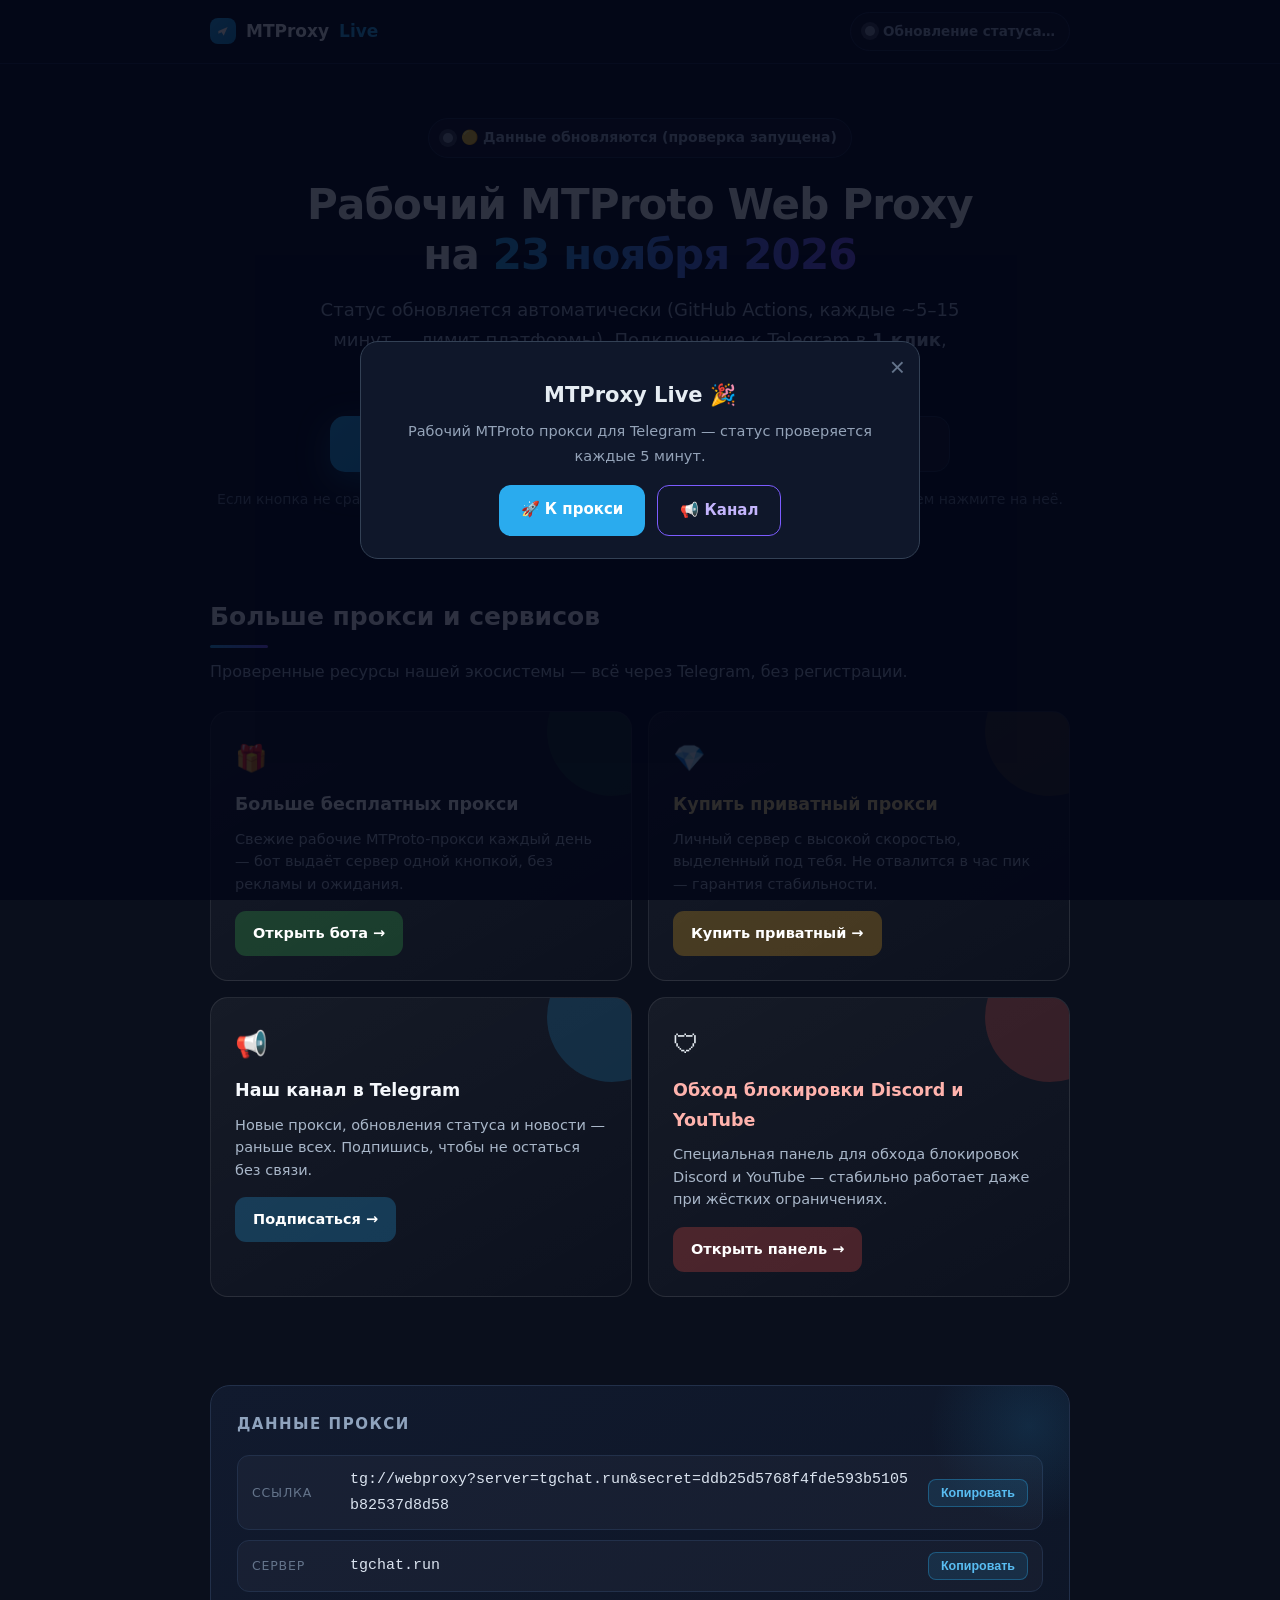
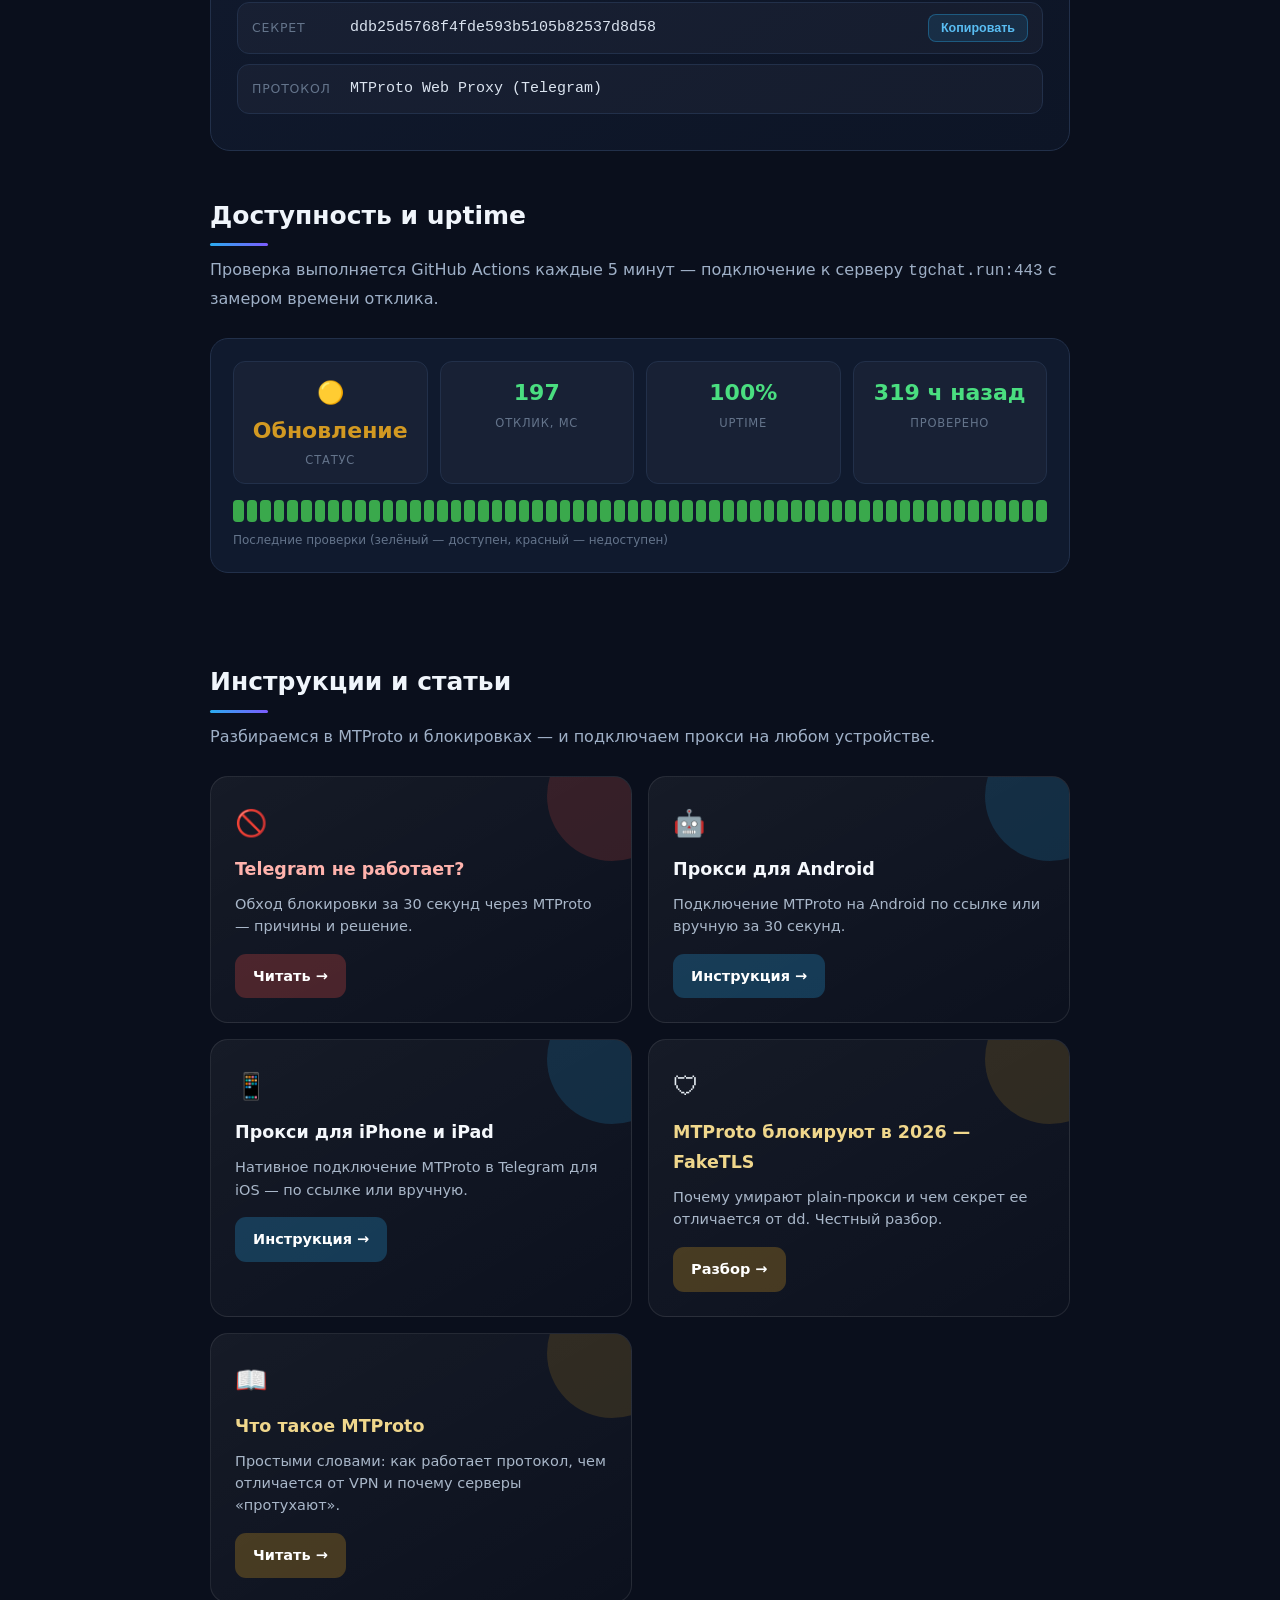
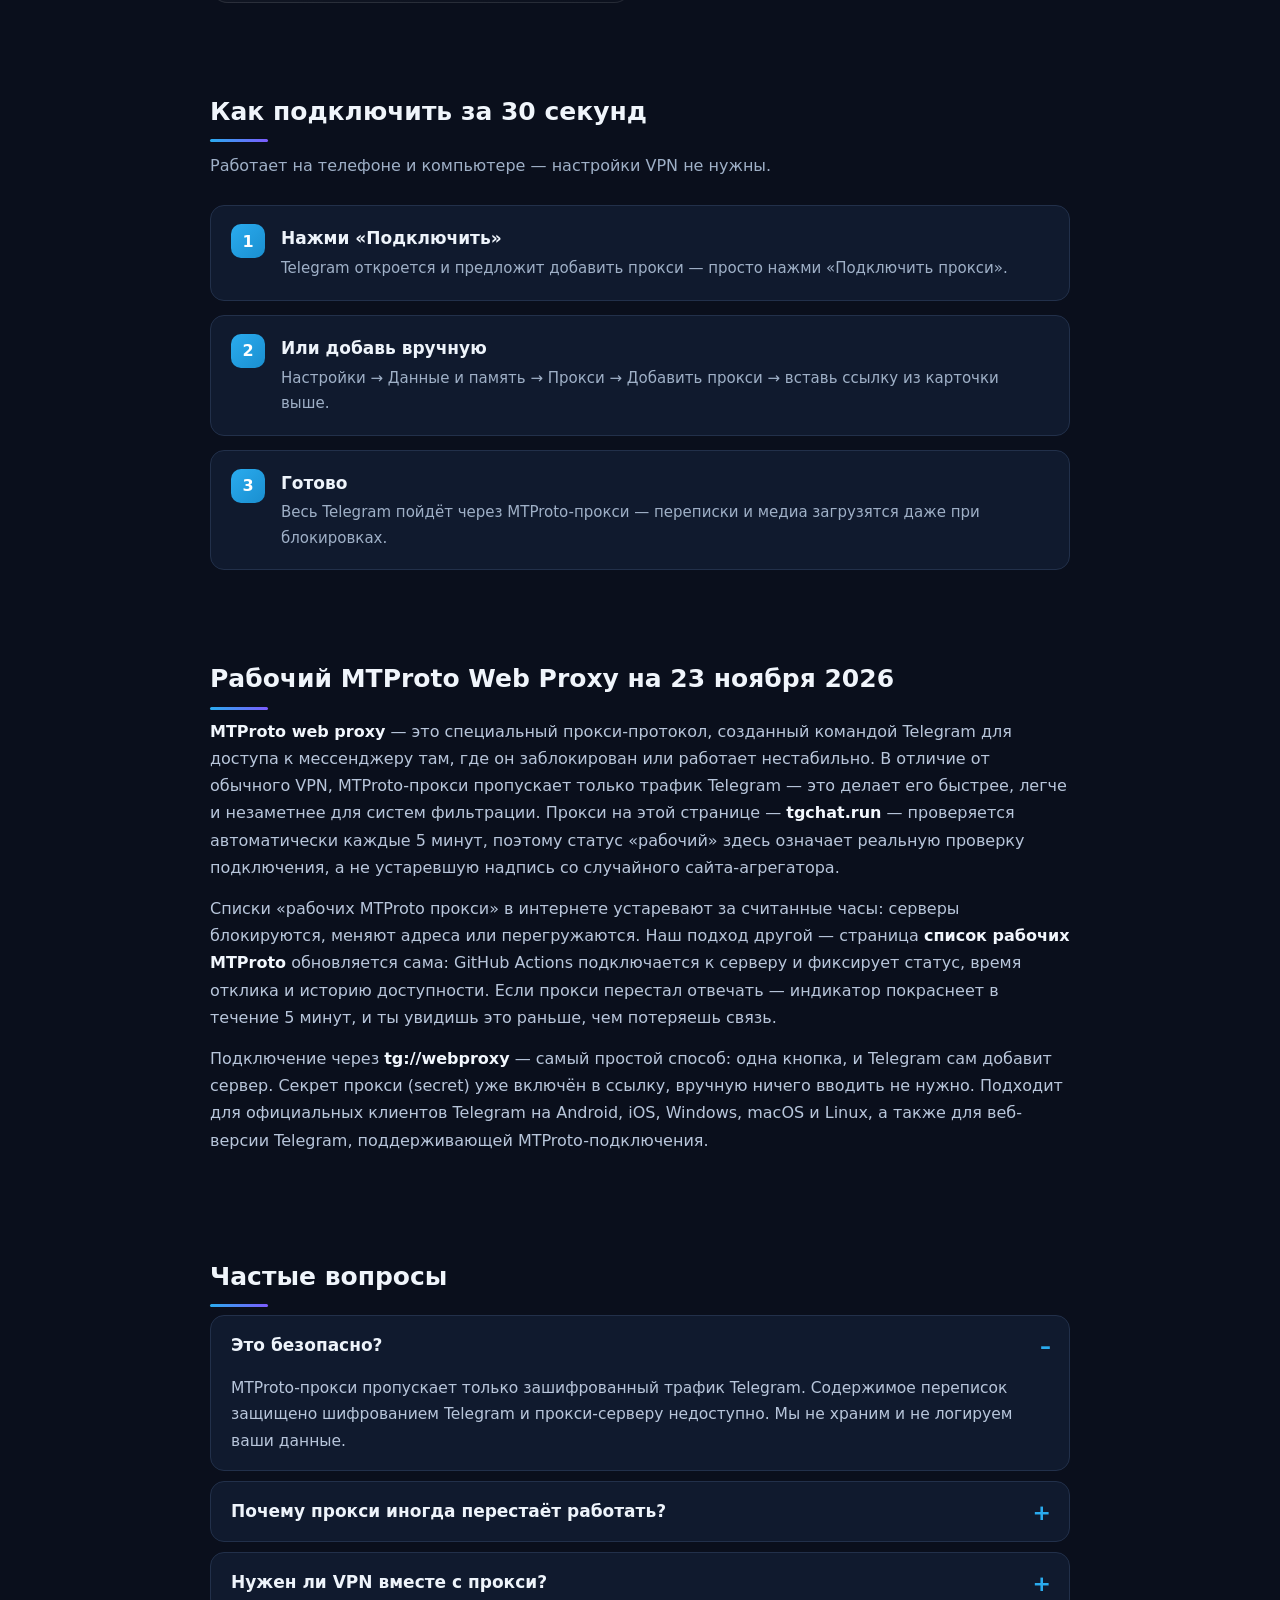
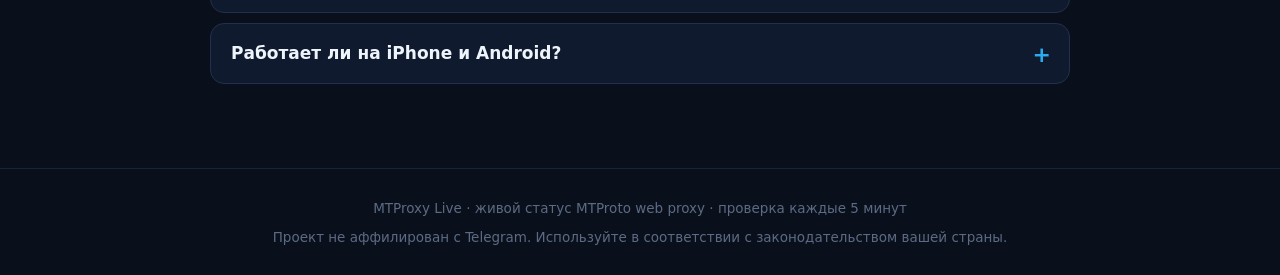
==== commit 3613077d: "chore: proxy status 2026-11-22T21:01:22Z" ====
--- a/index.html
+++ b/index.html
@@ -5,20 +5,20 @@
 <meta name="viewport" content="width=device-width, initial-scale=1.0">
 <meta name="yandex-verification" content="6b5f4fc6c489d579" />
 <meta name="google-site-verification" content="yyNSRmsbQHqz_ALXDMdjScMba-FMuW20f2UE3-2R9rI" />
-<title>Рабочий MTProto Web Proxy на 22 ноября 2026 — подключить за 30 секунд | MTProxy Live</title>
-<meta name="description" content="🟢 Рабочий MTProto web proxy tgchat.run — проверено 22 ноября 2026. Подключение в 1 клик через Telegram: tg://webproxy. Живой статус, uptime и инструкция за 30 секунд.">
+<title>Рабочий MTProto Web Proxy на 23 ноября 2026 — подключить за 30 секунд | MTProxy Live</title>
+<meta name="description" content="🟢 Рабочий MTProto web proxy tgchat.run — проверено 23 ноября 2026. Подключение в 1 клик через Telegram: tg://webproxy. Живой статус, uptime и инструкция за 30 секунд.">
 <meta name="keywords" content="mtproto рабочий, список рабочих mtproto, mtproto web proxy, веб прокси телеграм, mtproto прокси 2026, tgchat.run, рабочий mtproto proxy, прокси для телеграмма, webproxy telegram, mtproto online, mtrproto, mtporoto, мтпрото рабочий, mtproto онлайн">
 <meta name="robots" content="index, follow">
 <link rel="canonical" href="https://therealwh.github.io/">
 <meta property="og:type" content="website">
 <meta property="og:site_name" content="MTProxy Live">
 <meta property="og:locale" content="ru_RU">
-<meta property="og:title" content="Рабочий MTProto Web Proxy на 22 ноября 2026 — подключить за 30 секунд">
+<meta property="og:title" content="Рабочий MTProto Web Proxy на 23 ноября 2026 — подключить за 30 секунд">
 <meta property="og:description" content="🟢 Живой MTProto web proxy tgchat.run — статус онлайн, проверка каждые 5 минут. Подключение в 1 клик через Telegram.">
 <meta property="og:url" content="https://therealwh.github.io/">
 <meta property="og:image" content="https://therealwh.github.io/og.png">
 <meta name="twitter:card" content="summary_large_image">
-<meta name="twitter:title" content="Рабочий MTProto Web Proxy на 22 ноября 2026">
+<meta name="twitter:title" content="Рабочий MTProto Web Proxy на 23 ноября 2026">
 <meta name="twitter:description" content="🟢 Живой MTProto web proxy — проверка каждые 5 минут. Подключение в 1 клик через Telegram.">
 <meta name="twitter:image" content="https://therealwh.github.io/og.png">
 <meta name="theme-color" content="#0b1120">
@@ -145,7 +145,7 @@
 
 <div class="hero wrap">
   <div class="statuspill" id="pill2" style="font-size:14px"><span class="pulse"></span><span id="pill2txt">Проверяется…</span></div>
-  <h1>Рабочий MTProto Web Proxy<br>на <span class="yr">22 ноября 2026</span></h1>
+  <h1>Рабочий MTProto Web Proxy<br>на <span class="yr">23 ноября 2026</span></h1>
   <p class="sub">Статус обновляется автоматически (GitHub Actions, каждые ~5–15 минут — лимит платформы). Подключение к Telegram в <b>1 клик</b>, без VPN и настроек.</p>
   <div class="cta">
     <button class="btn btn-main" onclick="location.href='tg://resolve?domain=webproxy_tgrobot'">🚀 Подключить</button>
@@ -234,7 +234,7 @@
 </section></div>
 
 <div class="wrap"><section>
-  <h2 class="sec">Рабочий MTProto Web Proxy на 22 ноября 2026</h2>
+  <h2 class="sec">Рабочий MTProto Web Proxy на 23 ноября 2026</h2>
   <div class="seo">
     <p><strong>MTProto web proxy</strong> — это специальный прокси-протокол, созданный командой Telegram для доступа к мессенджеру там, где он заблокирован или работает нестабильно. В отличие от обычного VPN, MTProto-прокси пропускает только трафик Telegram — это делает его быстрее, легче и незаметнее для систем фильтрации. Прокси на этой странице — <strong>tgchat.run</strong> — проверяется автоматически каждые 5 минут, поэтому статус «рабочий» здесь означает реальную проверку подключения, а не устаревшую надпись со случайного сайта-агрегатора.</p>
     <p>Списки «рабочих MTProto прокси» в интернете устаревают за считанные часы: серверы блокируются, меняют адреса или перегружаются. Наш подход другой — страница <strong>список рабочих MTProto</strong> обновляется сама: GitHub Actions подключается к серверу и фиксирует статус, время отклика и историю доступности. Если прокси перестал отвечать — индикатор покраснеет в течение 5 минут, и ты увидишь это раньше, чем потеряешь связь.</p>
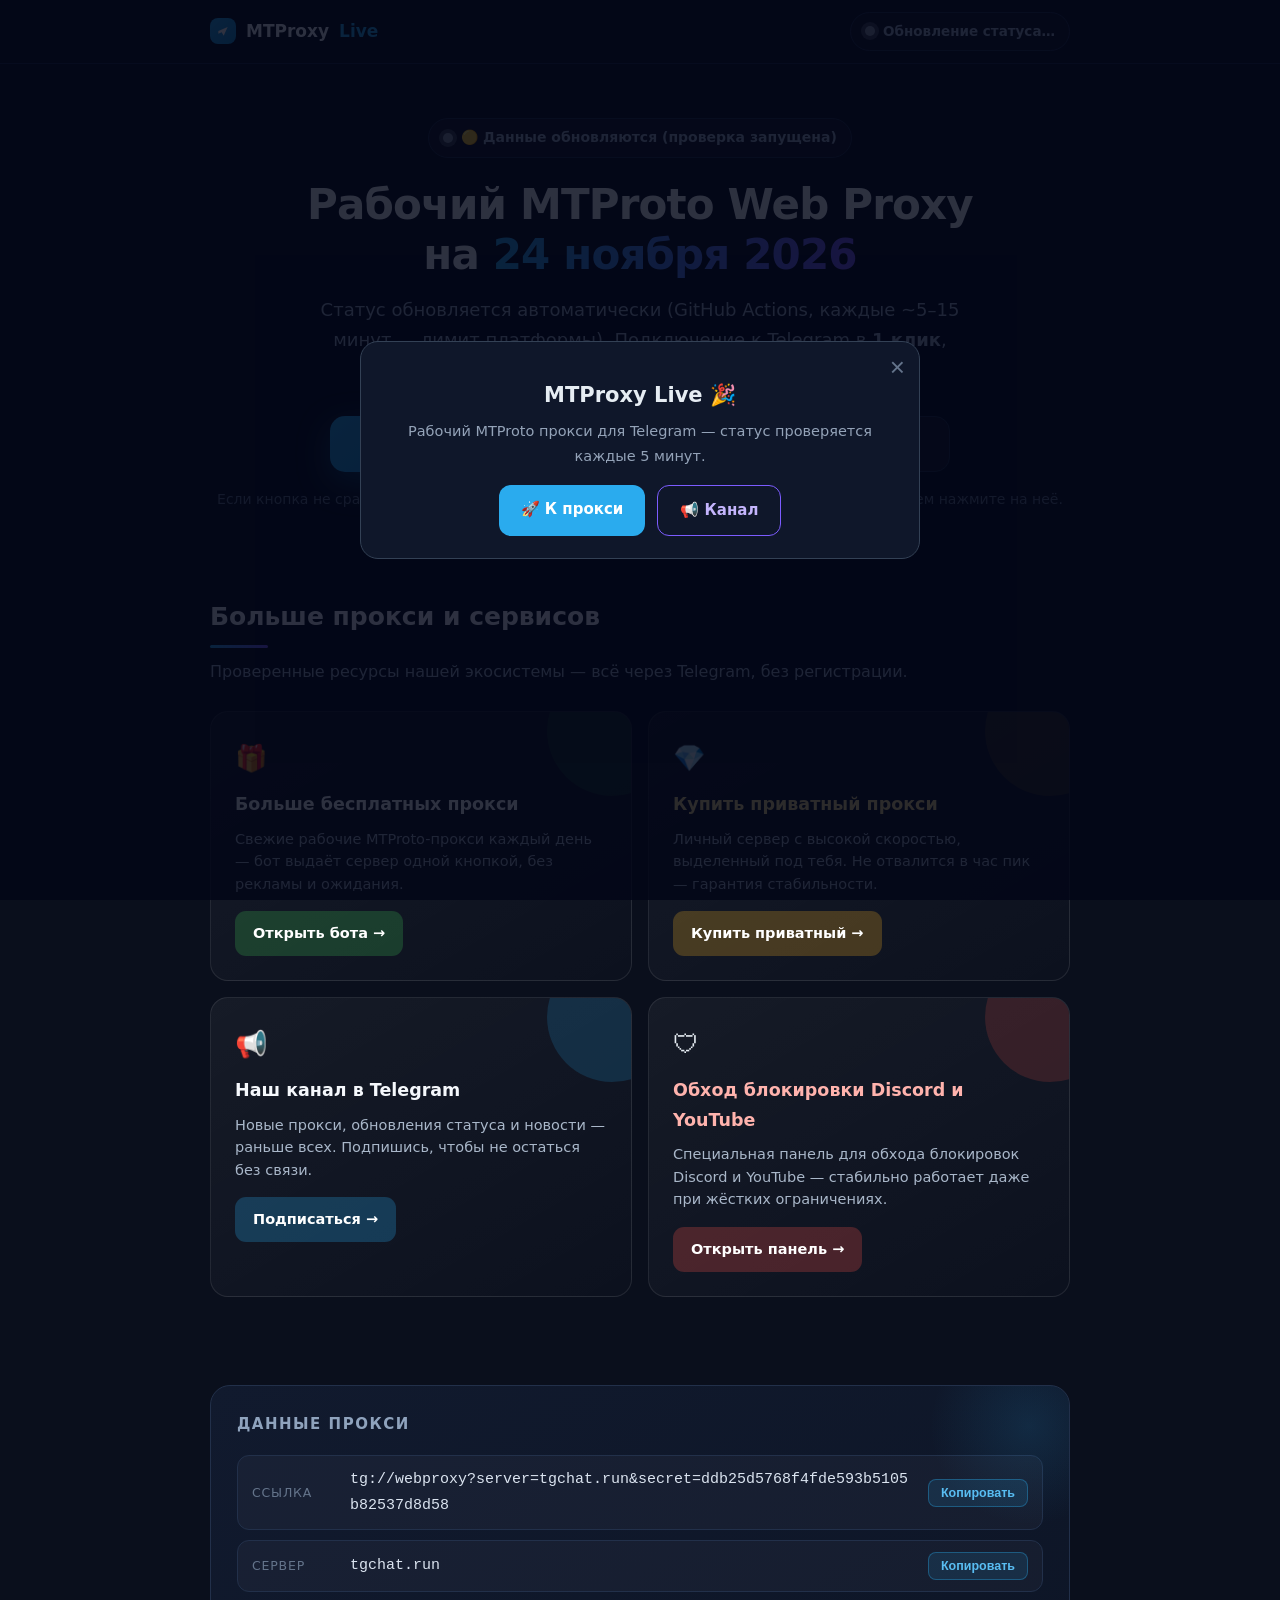
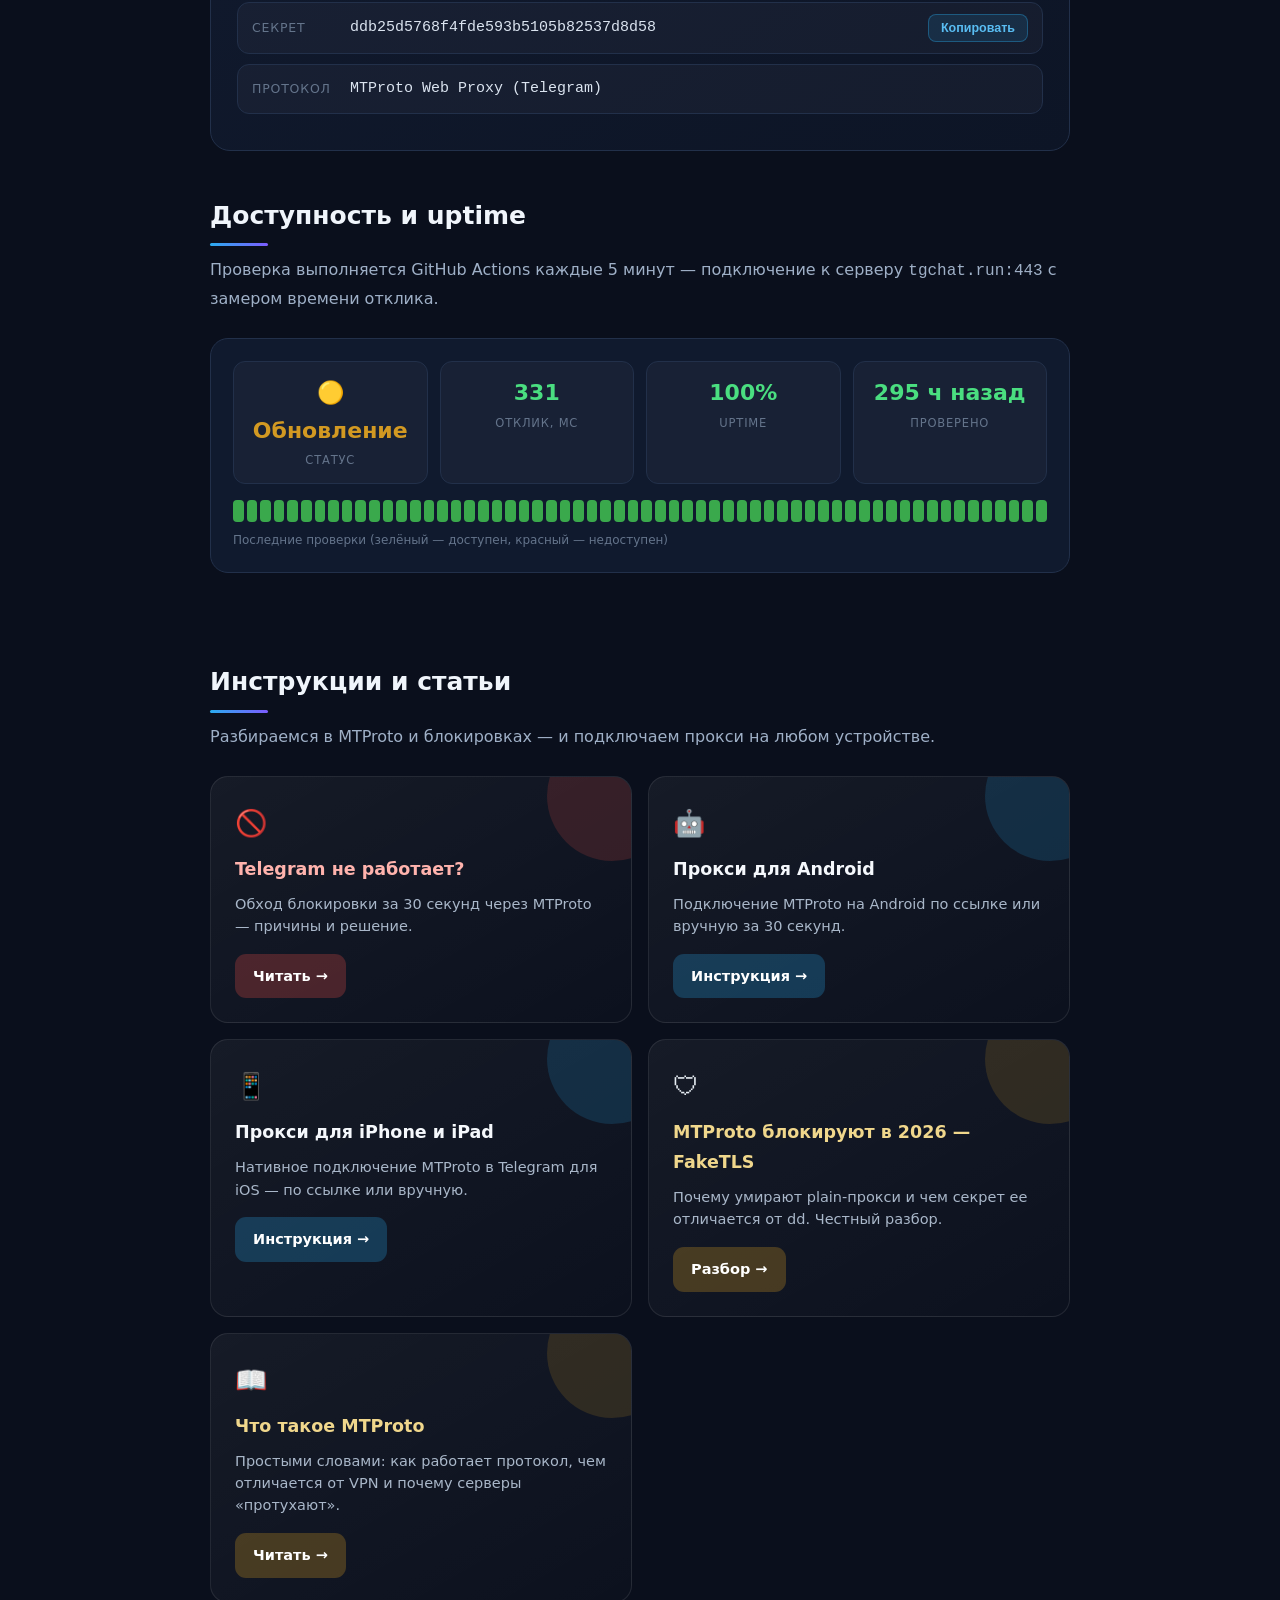
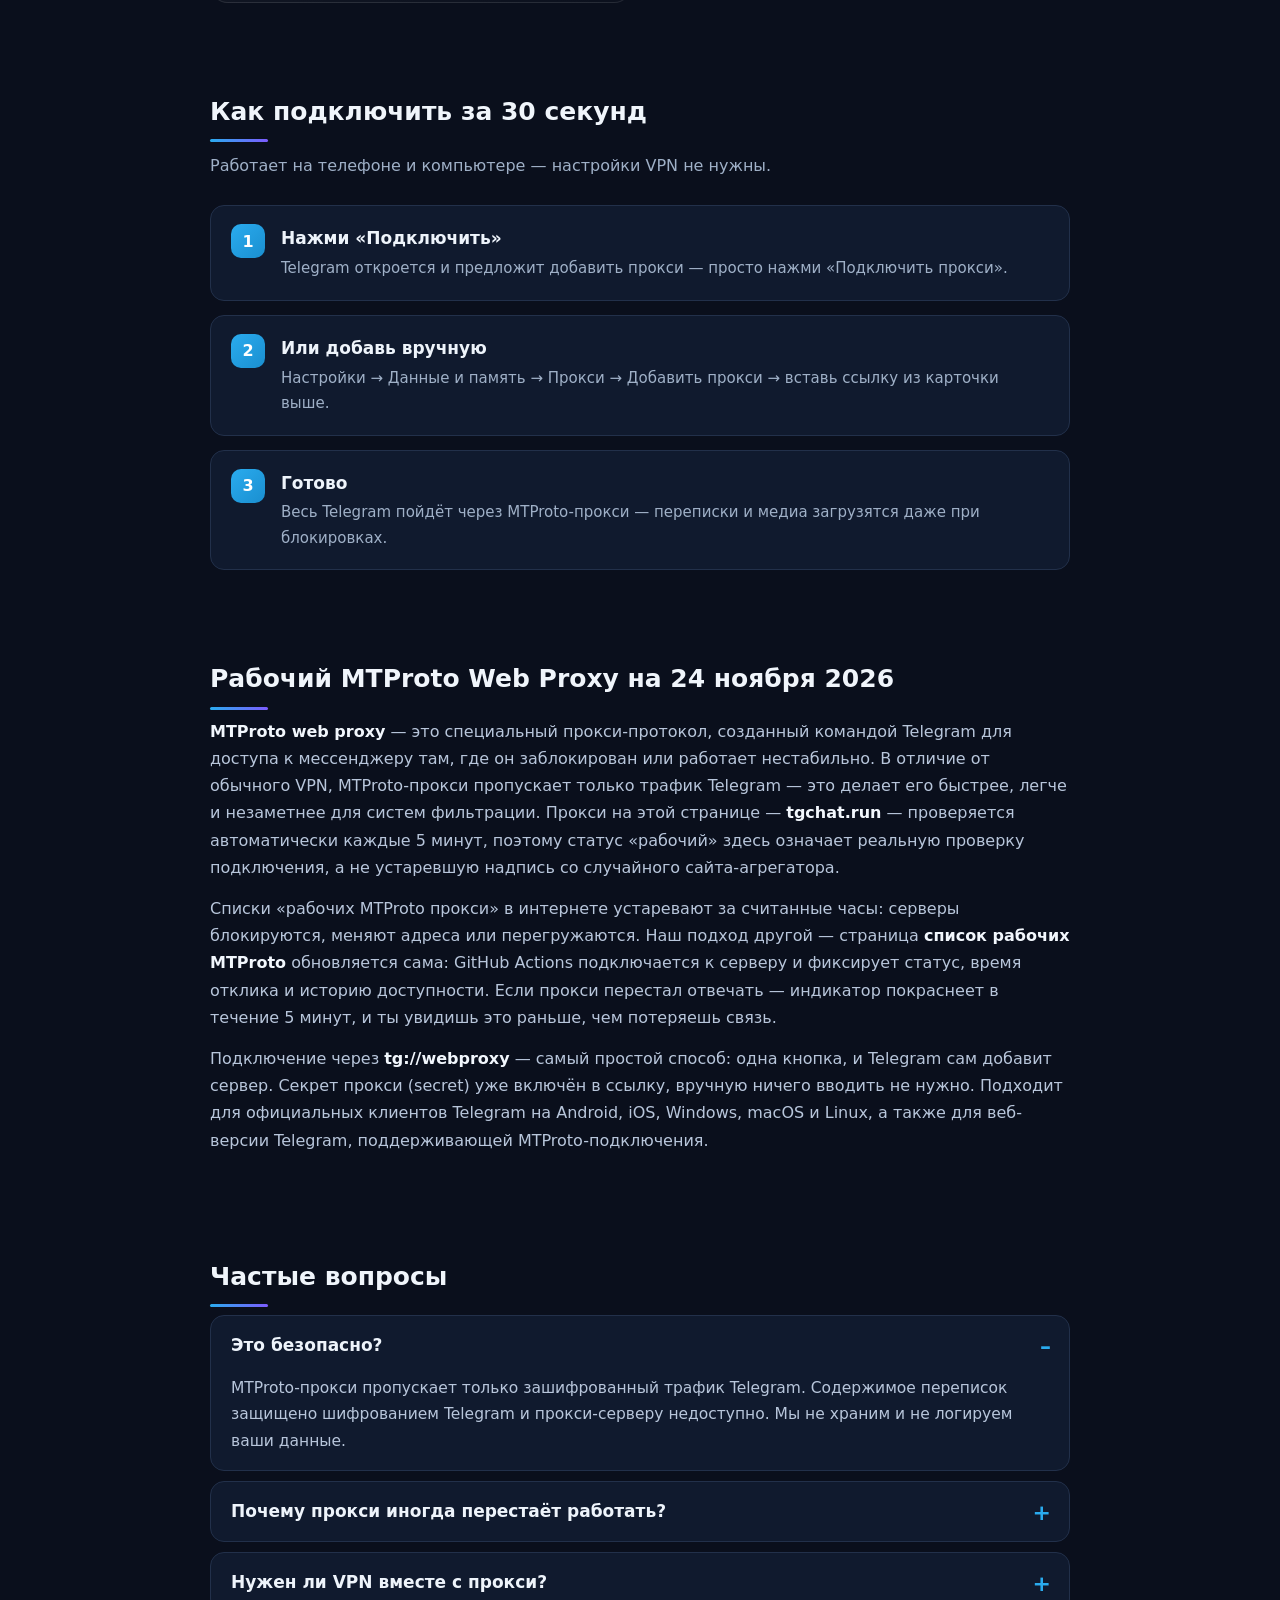
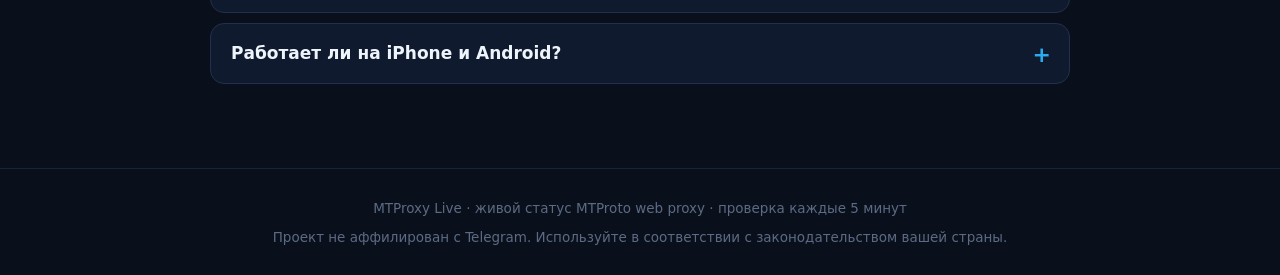
==== commit 65023e47: "chore: proxy status 2026-11-23T21:01:31Z" ====
--- a/index.html
+++ b/index.html
@@ -5,20 +5,20 @@
 <meta name="viewport" content="width=device-width, initial-scale=1.0">
 <meta name="yandex-verification" content="6b5f4fc6c489d579" />
 <meta name="google-site-verification" content="yyNSRmsbQHqz_ALXDMdjScMba-FMuW20f2UE3-2R9rI" />
-<title>Рабочий MTProto Web Proxy на 23 ноября 2026 — подключить за 30 секунд | MTProxy Live</title>
-<meta name="description" content="🟢 Рабочий MTProto web proxy tgchat.run — проверено 23 ноября 2026. Подключение в 1 клик через Telegram: tg://webproxy. Живой статус, uptime и инструкция за 30 секунд.">
+<title>Рабочий MTProto Web Proxy на 24 ноября 2026 — подключить за 30 секунд | MTProxy Live</title>
+<meta name="description" content="🟢 Рабочий MTProto web proxy tgchat.run — проверено 24 ноября 2026. Подключение в 1 клик через Telegram: tg://webproxy. Живой статус, uptime и инструкция за 30 секунд.">
 <meta name="keywords" content="mtproto рабочий, список рабочих mtproto, mtproto web proxy, веб прокси телеграм, mtproto прокси 2026, tgchat.run, рабочий mtproto proxy, прокси для телеграмма, webproxy telegram, mtproto online, mtrproto, mtporoto, мтпрото рабочий, mtproto онлайн">
 <meta name="robots" content="index, follow">
 <link rel="canonical" href="https://therealwh.github.io/">
 <meta property="og:type" content="website">
 <meta property="og:site_name" content="MTProxy Live">
 <meta property="og:locale" content="ru_RU">
-<meta property="og:title" content="Рабочий MTProto Web Proxy на 23 ноября 2026 — подключить за 30 секунд">
+<meta property="og:title" content="Рабочий MTProto Web Proxy на 24 ноября 2026 — подключить за 30 секунд">
 <meta property="og:description" content="🟢 Живой MTProto web proxy tgchat.run — статус онлайн, проверка каждые 5 минут. Подключение в 1 клик через Telegram.">
 <meta property="og:url" content="https://therealwh.github.io/">
 <meta property="og:image" content="https://therealwh.github.io/og.png">
 <meta name="twitter:card" content="summary_large_image">
-<meta name="twitter:title" content="Рабочий MTProto Web Proxy на 23 ноября 2026">
+<meta name="twitter:title" content="Рабочий MTProto Web Proxy на 24 ноября 2026">
 <meta name="twitter:description" content="🟢 Живой MTProto web proxy — проверка каждые 5 минут. Подключение в 1 клик через Telegram.">
 <meta name="twitter:image" content="https://therealwh.github.io/og.png">
 <meta name="theme-color" content="#0b1120">
@@ -145,7 +145,7 @@
 
 <div class="hero wrap">
   <div class="statuspill" id="pill2" style="font-size:14px"><span class="pulse"></span><span id="pill2txt">Проверяется…</span></div>
-  <h1>Рабочий MTProto Web Proxy<br>на <span class="yr">23 ноября 2026</span></h1>
+  <h1>Рабочий MTProto Web Proxy<br>на <span class="yr">24 ноября 2026</span></h1>
   <p class="sub">Статус обновляется автоматически (GitHub Actions, каждые ~5–15 минут — лимит платформы). Подключение к Telegram в <b>1 клик</b>, без VPN и настроек.</p>
   <div class="cta">
     <button class="btn btn-main" onclick="location.href='tg://resolve?domain=webproxy_tgrobot'">🚀 Подключить</button>
@@ -234,7 +234,7 @@
 </section></div>
 
 <div class="wrap"><section>
-  <h2 class="sec">Рабочий MTProto Web Proxy на 23 ноября 2026</h2>
+  <h2 class="sec">Рабочий MTProto Web Proxy на 24 ноября 2026</h2>
   <div class="seo">
     <p><strong>MTProto web proxy</strong> — это специальный прокси-протокол, созданный командой Telegram для доступа к мессенджеру там, где он заблокирован или работает нестабильно. В отличие от обычного VPN, MTProto-прокси пропускает только трафик Telegram — это делает его быстрее, легче и незаметнее для систем фильтрации. Прокси на этой странице — <strong>tgchat.run</strong> — проверяется автоматически каждые 5 минут, поэтому статус «рабочий» здесь означает реальную проверку подключения, а не устаревшую надпись со случайного сайта-агрегатора.</p>
     <p>Списки «рабочих MTProto прокси» в интернете устаревают за считанные часы: серверы блокируются, меняют адреса или перегружаются. Наш подход другой — страница <strong>список рабочих MTProto</strong> обновляется сама: GitHub Actions подключается к серверу и фиксирует статус, время отклика и историю доступности. Если прокси перестал отвечать — индикатор покраснеет в течение 5 минут, и ты увидишь это раньше, чем потеряешь связь.</p>
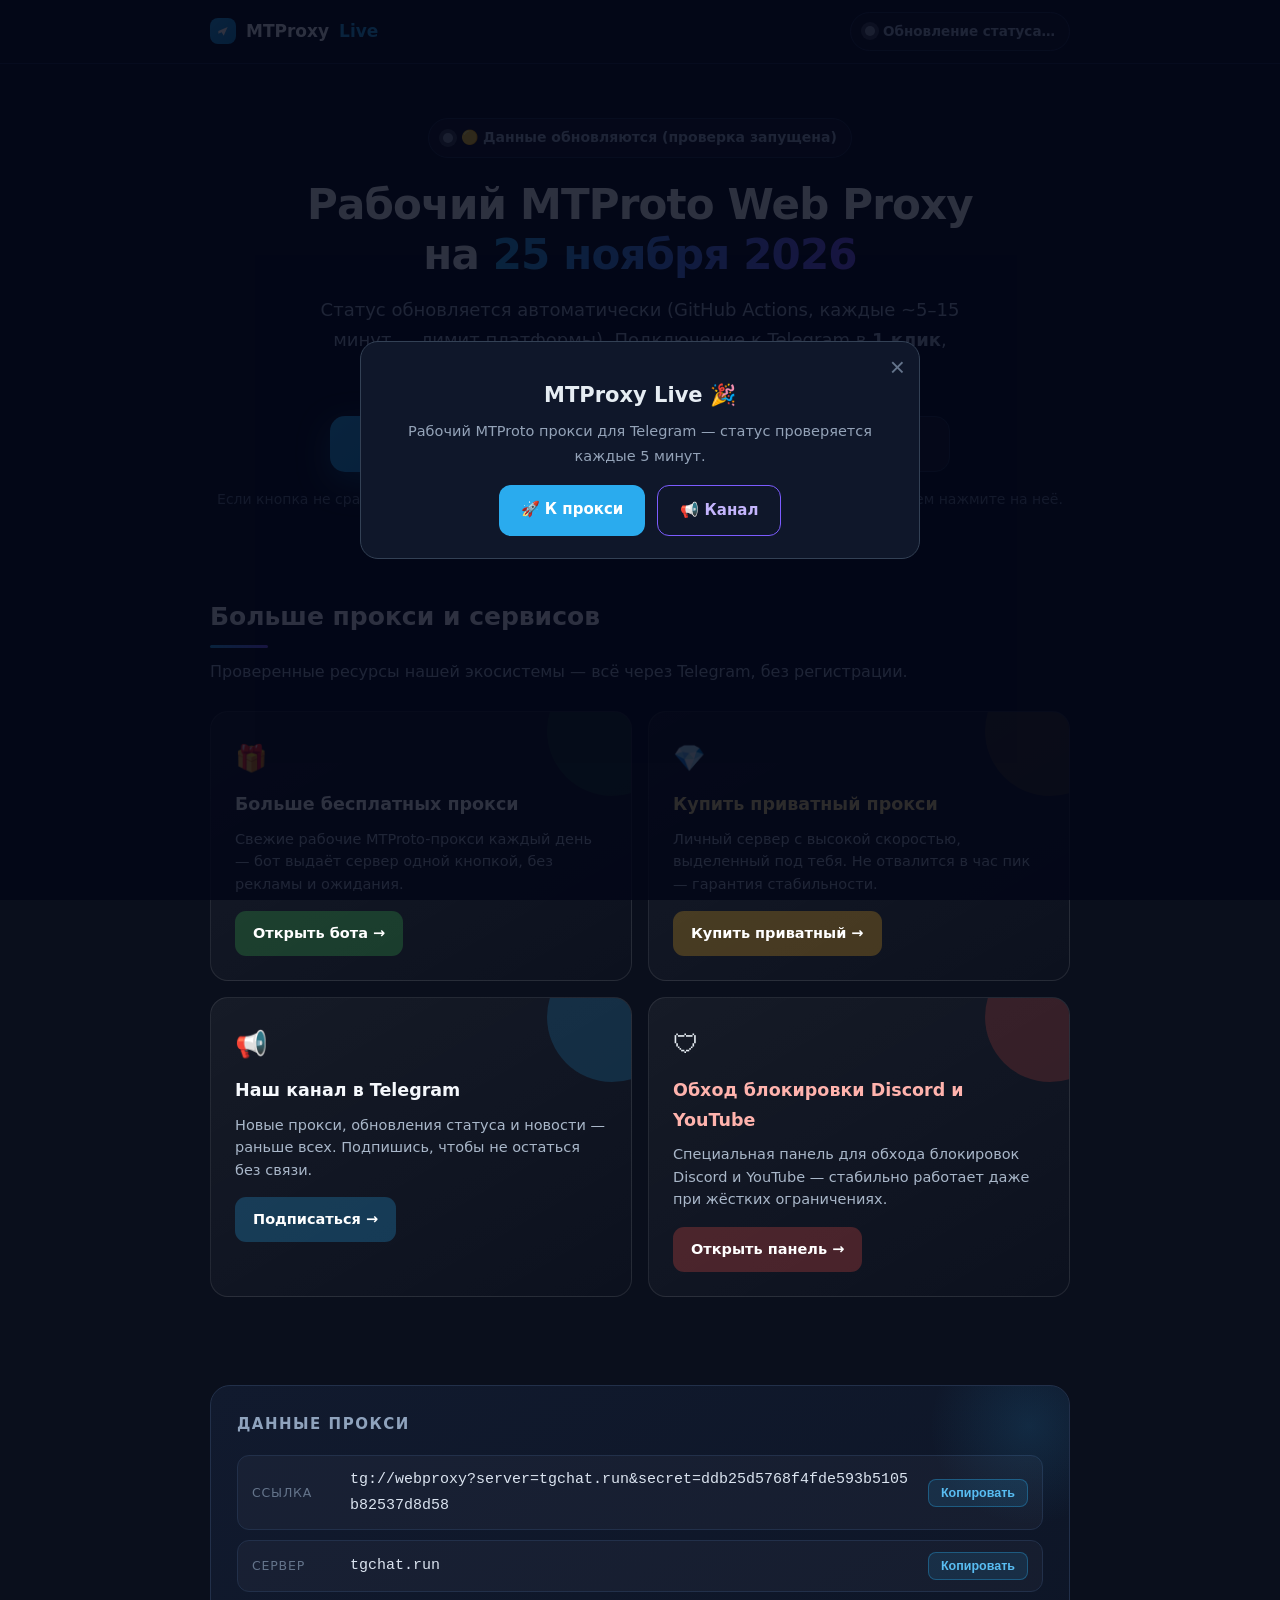
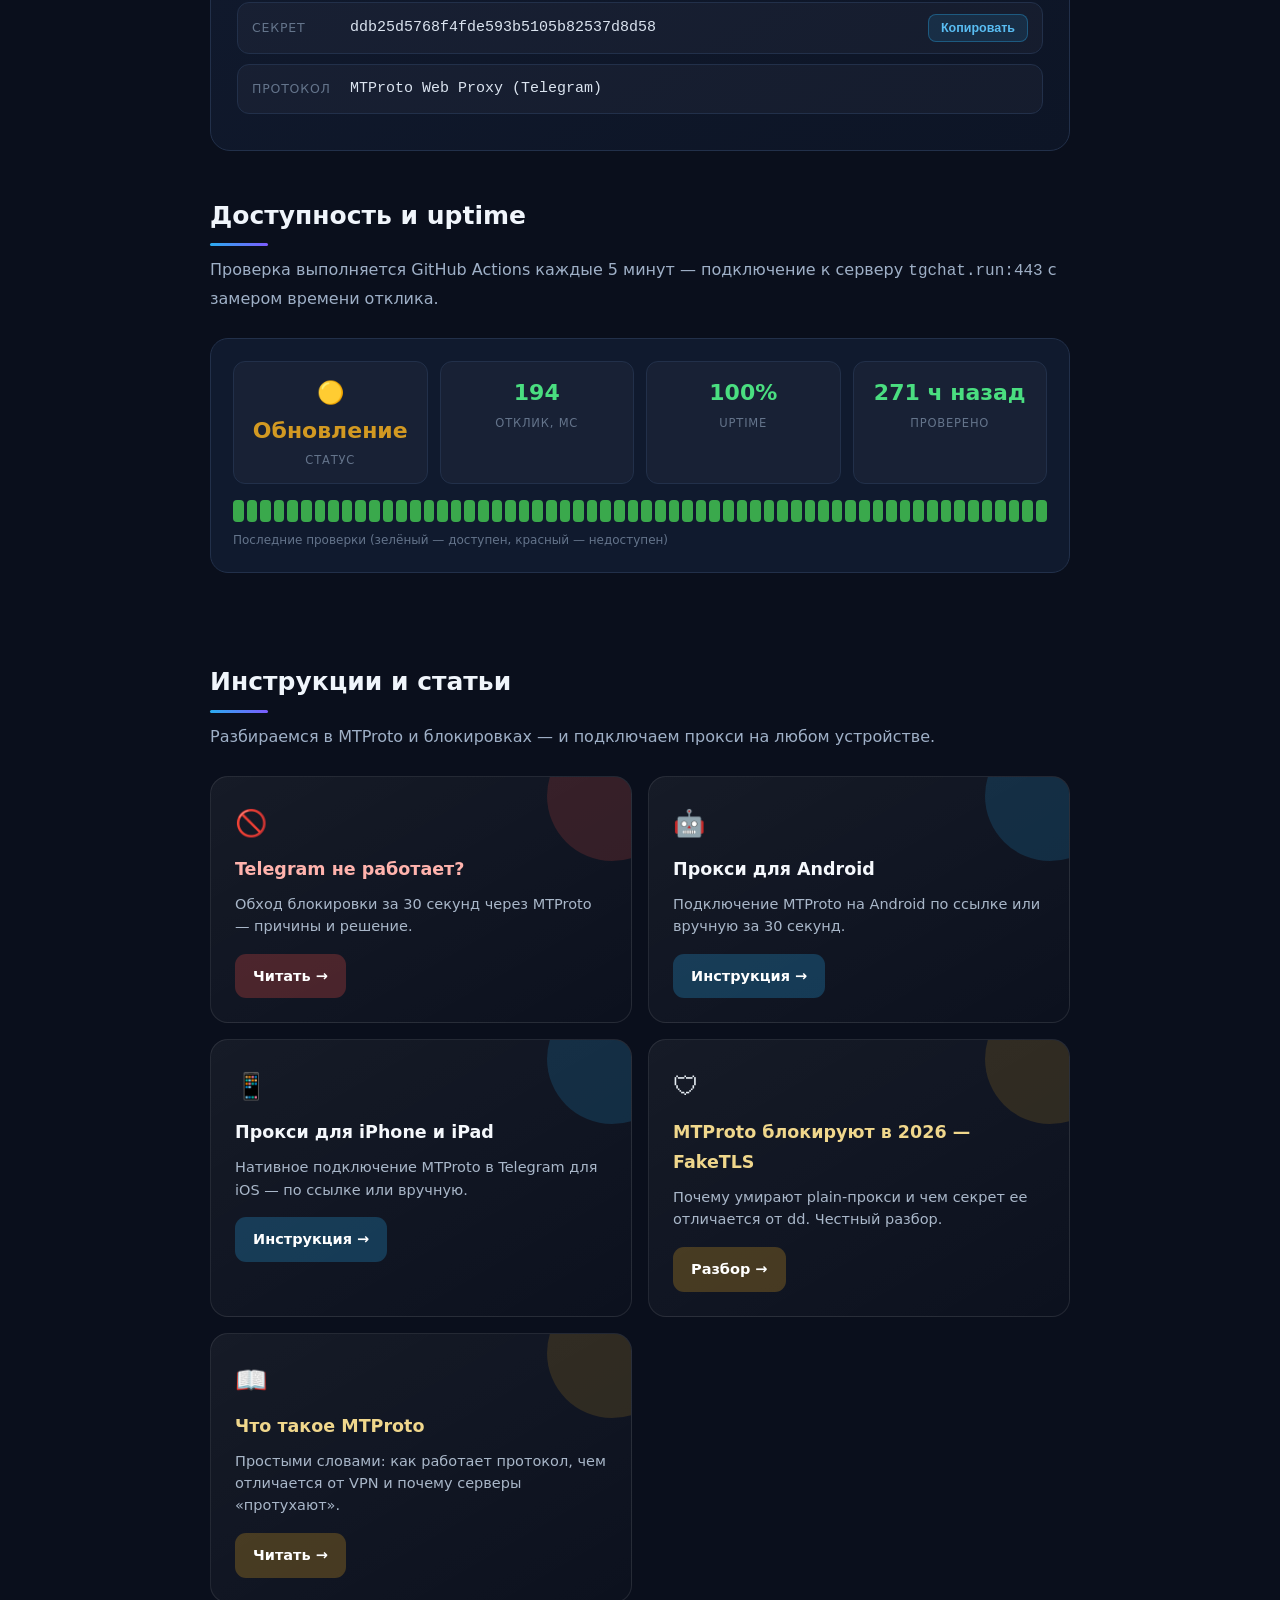
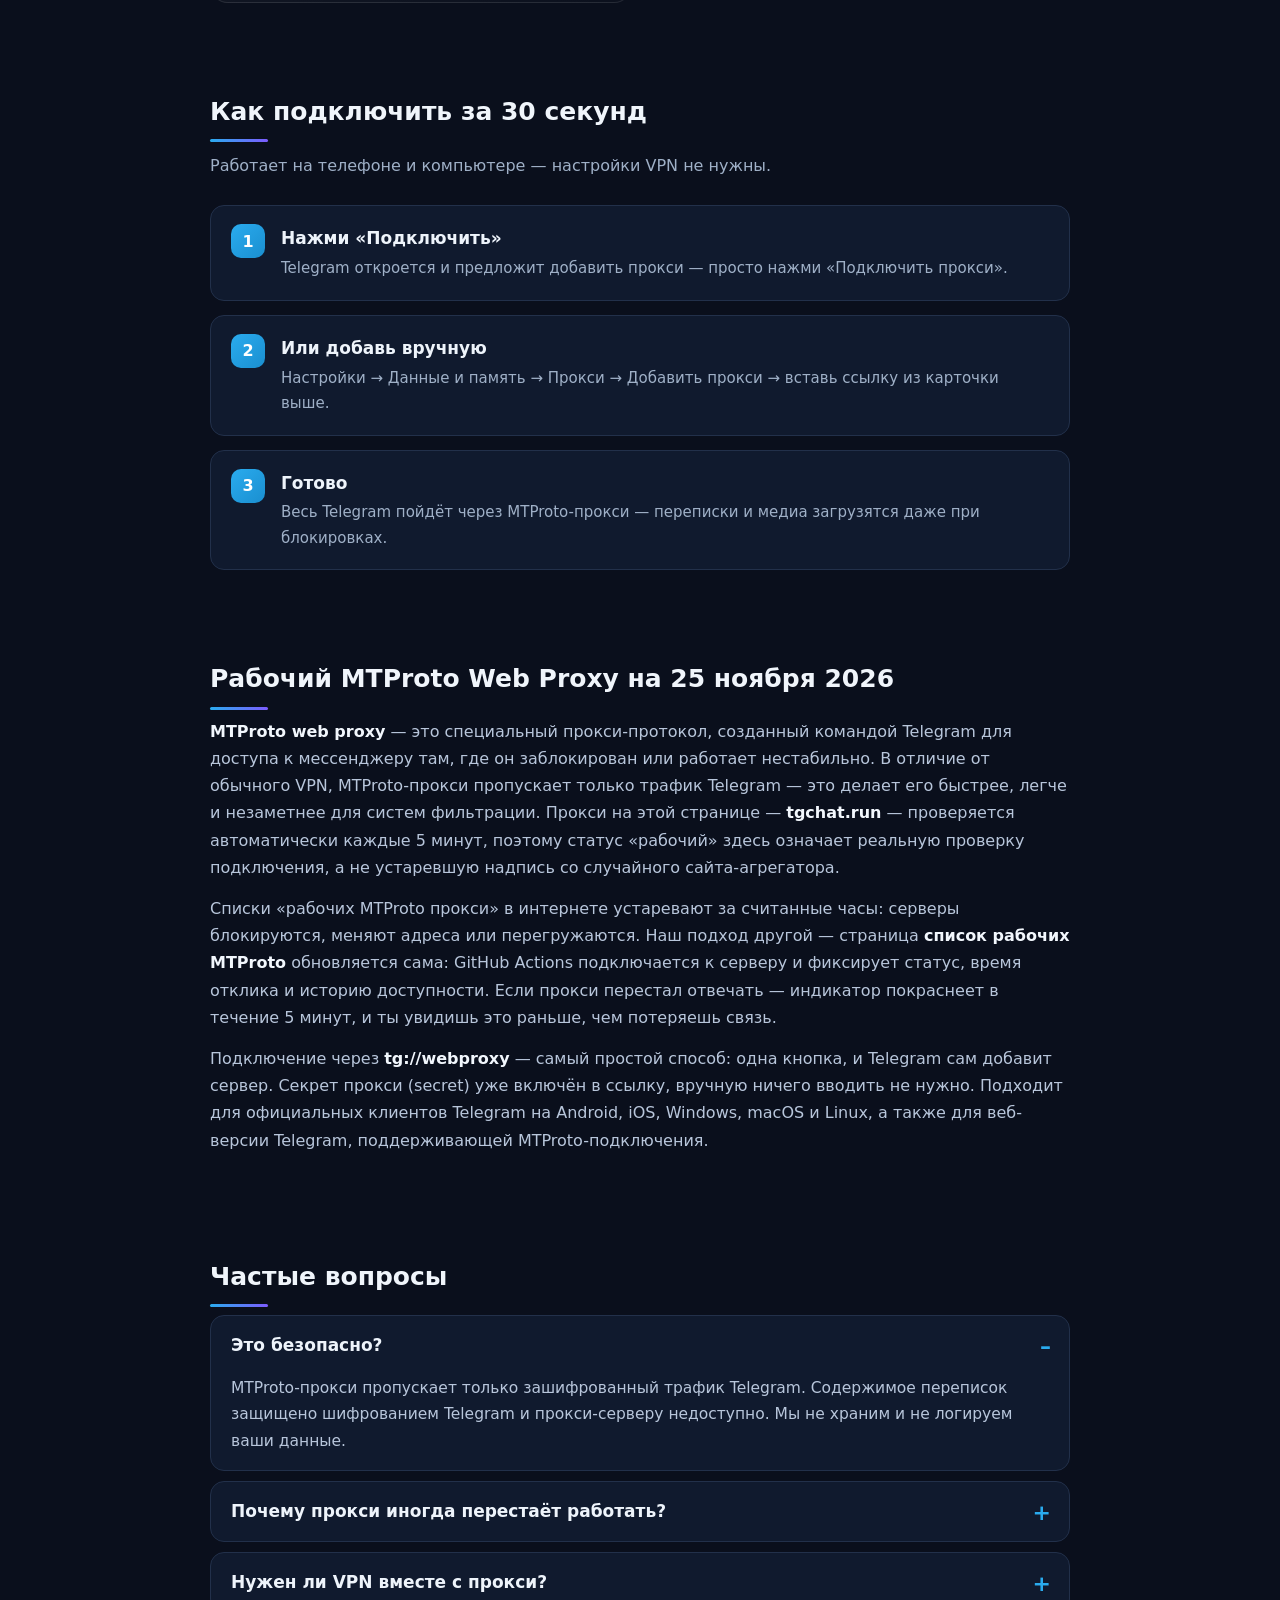
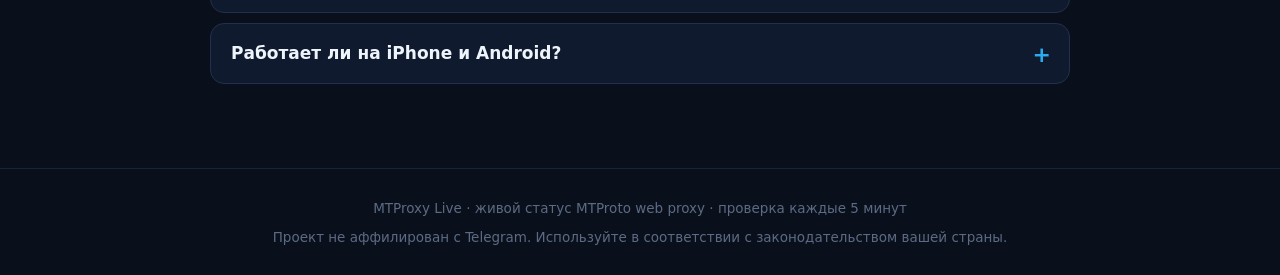
==== commit d1b4a152: "chore: proxy status 2026-11-24T21:01:22Z" ====
--- a/index.html
+++ b/index.html
@@ -5,20 +5,20 @@
 <meta name="viewport" content="width=device-width, initial-scale=1.0">
 <meta name="yandex-verification" content="6b5f4fc6c489d579" />
 <meta name="google-site-verification" content="yyNSRmsbQHqz_ALXDMdjScMba-FMuW20f2UE3-2R9rI" />
-<title>Рабочий MTProto Web Proxy на 24 ноября 2026 — подключить за 30 секунд | MTProxy Live</title>
-<meta name="description" content="🟢 Рабочий MTProto web proxy tgchat.run — проверено 24 ноября 2026. Подключение в 1 клик через Telegram: tg://webproxy. Живой статус, uptime и инструкция за 30 секунд.">
+<title>Рабочий MTProto Web Proxy на 25 ноября 2026 — подключить за 30 секунд | MTProxy Live</title>
+<meta name="description" content="🟢 Рабочий MTProto web proxy tgchat.run — проверено 25 ноября 2026. Подключение в 1 клик через Telegram: tg://webproxy. Живой статус, uptime и инструкция за 30 секунд.">
 <meta name="keywords" content="mtproto рабочий, список рабочих mtproto, mtproto web proxy, веб прокси телеграм, mtproto прокси 2026, tgchat.run, рабочий mtproto proxy, прокси для телеграмма, webproxy telegram, mtproto online, mtrproto, mtporoto, мтпрото рабочий, mtproto онлайн">
 <meta name="robots" content="index, follow">
 <link rel="canonical" href="https://therealwh.github.io/">
 <meta property="og:type" content="website">
 <meta property="og:site_name" content="MTProxy Live">
 <meta property="og:locale" content="ru_RU">
-<meta property="og:title" content="Рабочий MTProto Web Proxy на 24 ноября 2026 — подключить за 30 секунд">
+<meta property="og:title" content="Рабочий MTProto Web Proxy на 25 ноября 2026 — подключить за 30 секунд">
 <meta property="og:description" content="🟢 Живой MTProto web proxy tgchat.run — статус онлайн, проверка каждые 5 минут. Подключение в 1 клик через Telegram.">
 <meta property="og:url" content="https://therealwh.github.io/">
 <meta property="og:image" content="https://therealwh.github.io/og.png">
 <meta name="twitter:card" content="summary_large_image">
-<meta name="twitter:title" content="Рабочий MTProto Web Proxy на 24 ноября 2026">
+<meta name="twitter:title" content="Рабочий MTProto Web Proxy на 25 ноября 2026">
 <meta name="twitter:description" content="🟢 Живой MTProto web proxy — проверка каждые 5 минут. Подключение в 1 клик через Telegram.">
 <meta name="twitter:image" content="https://therealwh.github.io/og.png">
 <meta name="theme-color" content="#0b1120">
@@ -145,7 +145,7 @@
 
 <div class="hero wrap">
   <div class="statuspill" id="pill2" style="font-size:14px"><span class="pulse"></span><span id="pill2txt">Проверяется…</span></div>
-  <h1>Рабочий MTProto Web Proxy<br>на <span class="yr">24 ноября 2026</span></h1>
+  <h1>Рабочий MTProto Web Proxy<br>на <span class="yr">25 ноября 2026</span></h1>
   <p class="sub">Статус обновляется автоматически (GitHub Actions, каждые ~5–15 минут — лимит платформы). Подключение к Telegram в <b>1 клик</b>, без VPN и настроек.</p>
   <div class="cta">
     <button class="btn btn-main" onclick="location.href='tg://resolve?domain=webproxy_tgrobot'">🚀 Подключить</button>
@@ -234,7 +234,7 @@
 </section></div>
 
 <div class="wrap"><section>
-  <h2 class="sec">Рабочий MTProto Web Proxy на 24 ноября 2026</h2>
+  <h2 class="sec">Рабочий MTProto Web Proxy на 25 ноября 2026</h2>
   <div class="seo">
     <p><strong>MTProto web proxy</strong> — это специальный прокси-протокол, созданный командой Telegram для доступа к мессенджеру там, где он заблокирован или работает нестабильно. В отличие от обычного VPN, MTProto-прокси пропускает только трафик Telegram — это делает его быстрее, легче и незаметнее для систем фильтрации. Прокси на этой странице — <strong>tgchat.run</strong> — проверяется автоматически каждые 5 минут, поэтому статус «рабочий» здесь означает реальную проверку подключения, а не устаревшую надпись со случайного сайта-агрегатора.</p>
     <p>Списки «рабочих MTProto прокси» в интернете устаревают за считанные часы: серверы блокируются, меняют адреса или перегружаются. Наш подход другой — страница <strong>список рабочих MTProto</strong> обновляется сама: GitHub Actions подключается к серверу и фиксирует статус, время отклика и историю доступности. Если прокси перестал отвечать — индикатор покраснеет в течение 5 минут, и ты увидишь это раньше, чем потеряешь связь.</p>
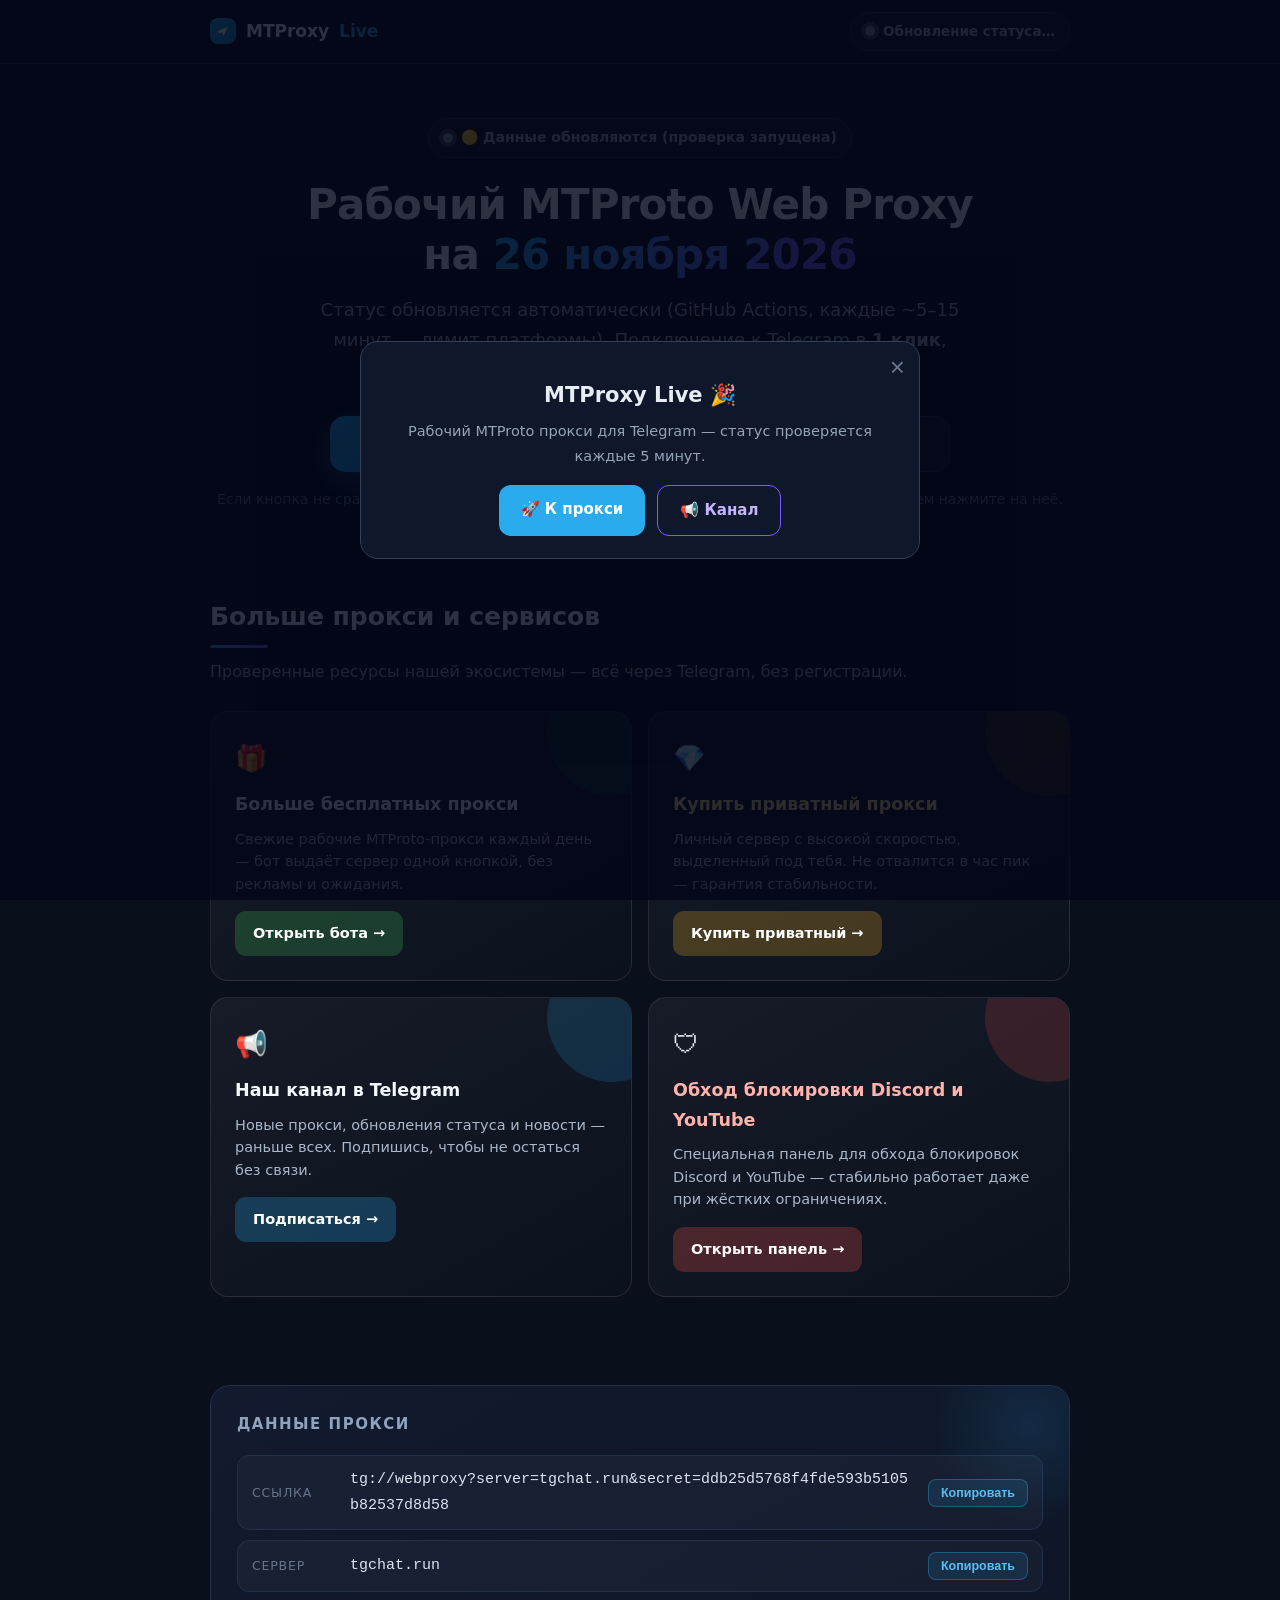
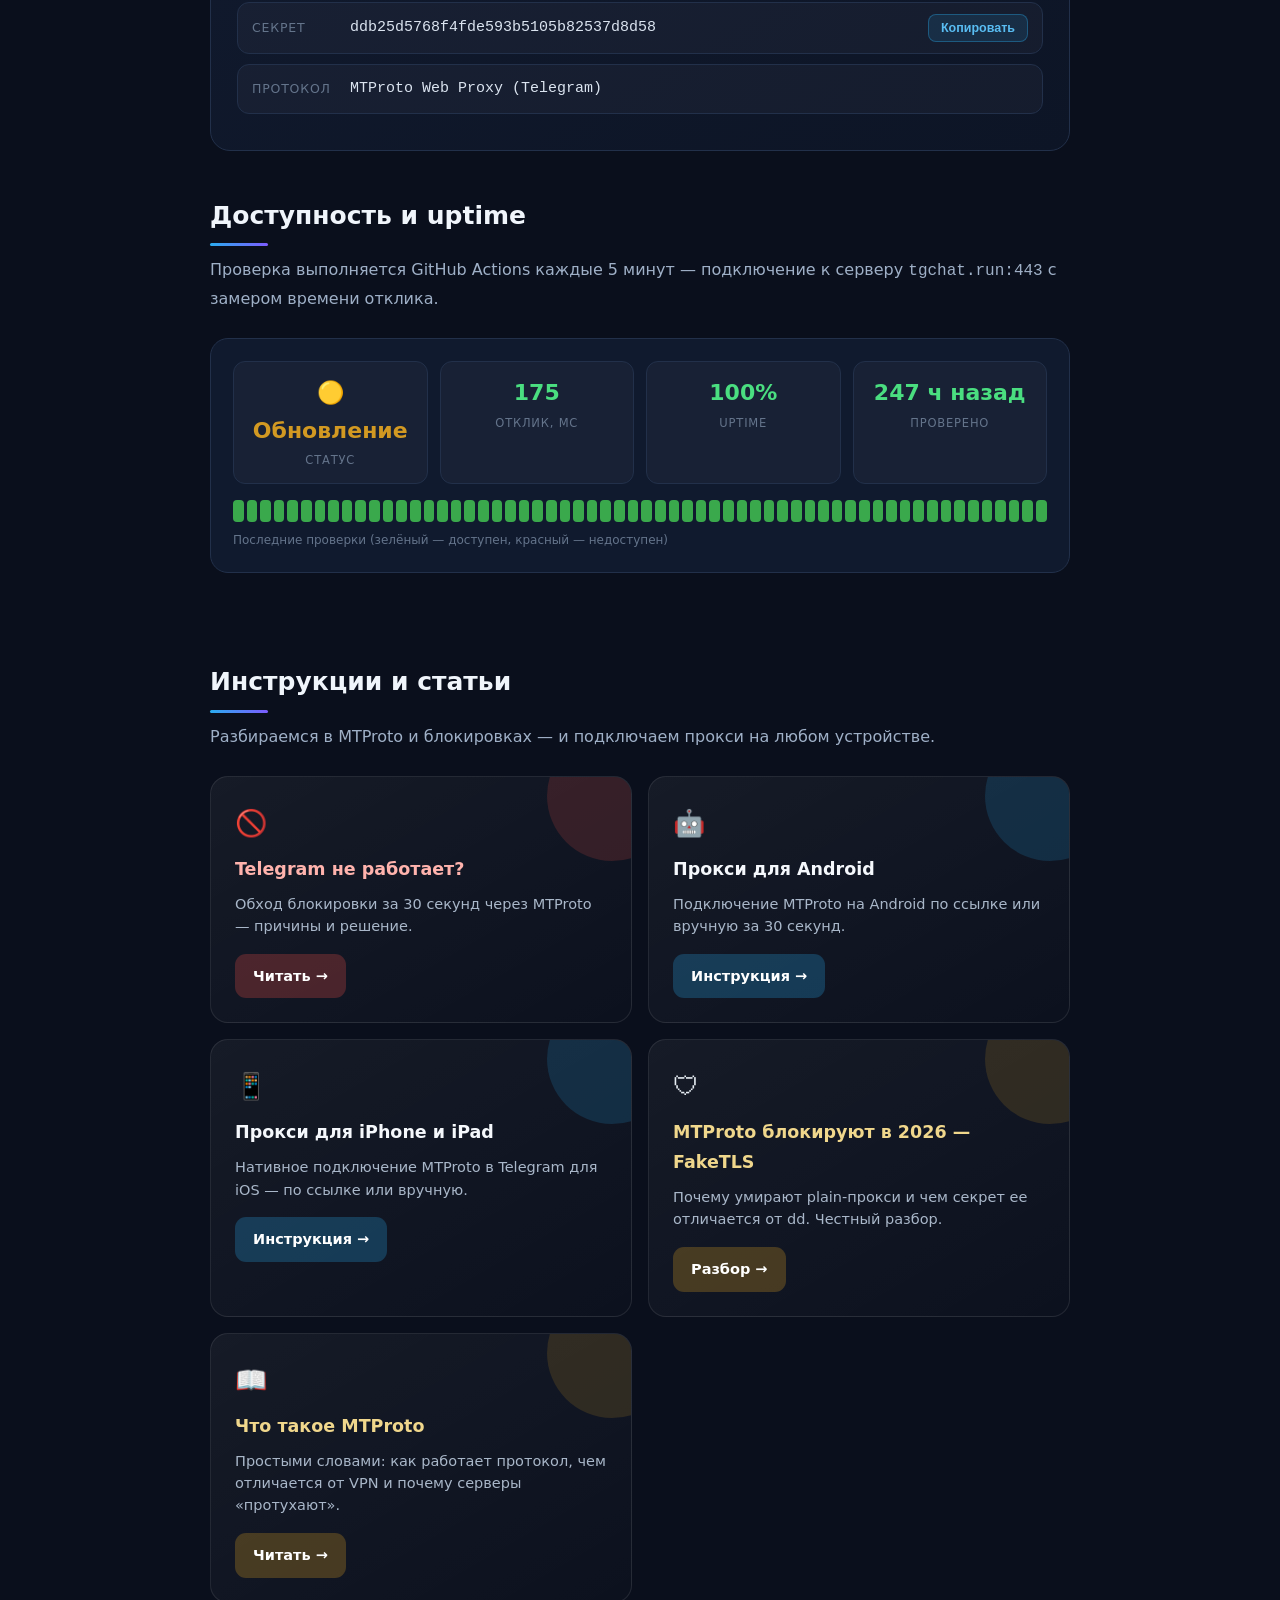
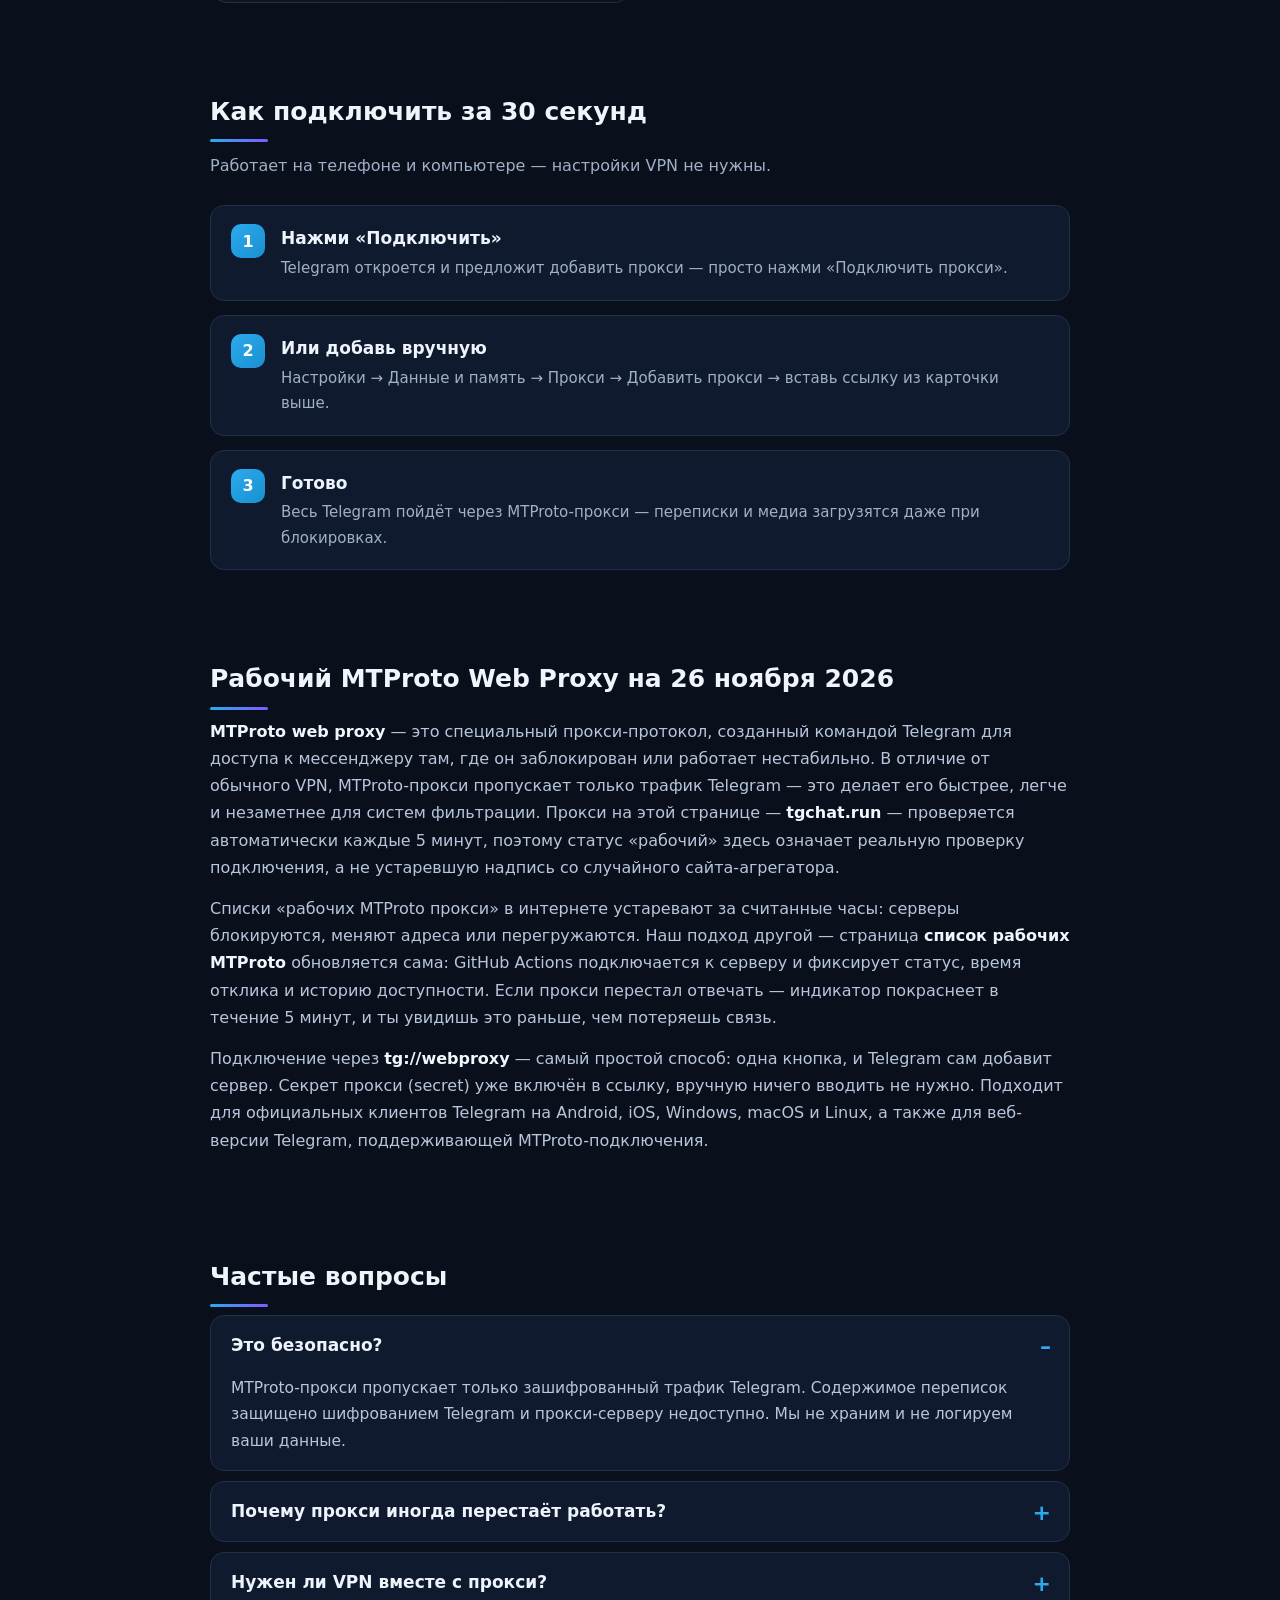
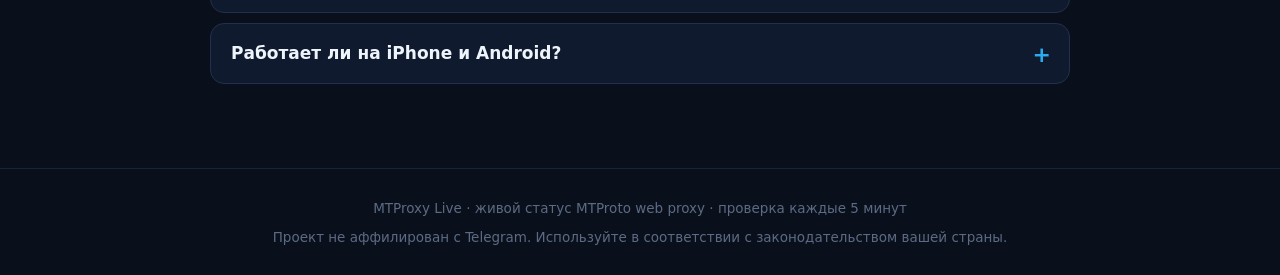
==== commit 68f088e9: "chore: proxy status 2026-11-25T21:01:18Z" ====
--- a/index.html
+++ b/index.html
@@ -5,20 +5,20 @@
 <meta name="viewport" content="width=device-width, initial-scale=1.0">
 <meta name="yandex-verification" content="6b5f4fc6c489d579" />
 <meta name="google-site-verification" content="yyNSRmsbQHqz_ALXDMdjScMba-FMuW20f2UE3-2R9rI" />
-<title>Рабочий MTProto Web Proxy на 25 ноября 2026 — подключить за 30 секунд | MTProxy Live</title>
-<meta name="description" content="🟢 Рабочий MTProto web proxy tgchat.run — проверено 25 ноября 2026. Подключение в 1 клик через Telegram: tg://webproxy. Живой статус, uptime и инструкция за 30 секунд.">
+<title>Рабочий MTProto Web Proxy на 26 ноября 2026 — подключить за 30 секунд | MTProxy Live</title>
+<meta name="description" content="🟢 Рабочий MTProto web proxy tgchat.run — проверено 26 ноября 2026. Подключение в 1 клик через Telegram: tg://webproxy. Живой статус, uptime и инструкция за 30 секунд.">
 <meta name="keywords" content="mtproto рабочий, список рабочих mtproto, mtproto web proxy, веб прокси телеграм, mtproto прокси 2026, tgchat.run, рабочий mtproto proxy, прокси для телеграмма, webproxy telegram, mtproto online, mtrproto, mtporoto, мтпрото рабочий, mtproto онлайн">
 <meta name="robots" content="index, follow">
 <link rel="canonical" href="https://therealwh.github.io/">
 <meta property="og:type" content="website">
 <meta property="og:site_name" content="MTProxy Live">
 <meta property="og:locale" content="ru_RU">
-<meta property="og:title" content="Рабочий MTProto Web Proxy на 25 ноября 2026 — подключить за 30 секунд">
+<meta property="og:title" content="Рабочий MTProto Web Proxy на 26 ноября 2026 — подключить за 30 секунд">
 <meta property="og:description" content="🟢 Живой MTProto web proxy tgchat.run — статус онлайн, проверка каждые 5 минут. Подключение в 1 клик через Telegram.">
 <meta property="og:url" content="https://therealwh.github.io/">
 <meta property="og:image" content="https://therealwh.github.io/og.png">
 <meta name="twitter:card" content="summary_large_image">
-<meta name="twitter:title" content="Рабочий MTProto Web Proxy на 25 ноября 2026">
+<meta name="twitter:title" content="Рабочий MTProto Web Proxy на 26 ноября 2026">
 <meta name="twitter:description" content="🟢 Живой MTProto web proxy — проверка каждые 5 минут. Подключение в 1 клик через Telegram.">
 <meta name="twitter:image" content="https://therealwh.github.io/og.png">
 <meta name="theme-color" content="#0b1120">
@@ -145,7 +145,7 @@
 
 <div class="hero wrap">
   <div class="statuspill" id="pill2" style="font-size:14px"><span class="pulse"></span><span id="pill2txt">Проверяется…</span></div>
-  <h1>Рабочий MTProto Web Proxy<br>на <span class="yr">25 ноября 2026</span></h1>
+  <h1>Рабочий MTProto Web Proxy<br>на <span class="yr">26 ноября 2026</span></h1>
   <p class="sub">Статус обновляется автоматически (GitHub Actions, каждые ~5–15 минут — лимит платформы). Подключение к Telegram в <b>1 клик</b>, без VPN и настроек.</p>
   <div class="cta">
     <button class="btn btn-main" onclick="location.href='tg://resolve?domain=webproxy_tgrobot'">🚀 Подключить</button>
@@ -234,7 +234,7 @@
 </section></div>
 
 <div class="wrap"><section>
-  <h2 class="sec">Рабочий MTProto Web Proxy на 25 ноября 2026</h2>
+  <h2 class="sec">Рабочий MTProto Web Proxy на 26 ноября 2026</h2>
   <div class="seo">
     <p><strong>MTProto web proxy</strong> — это специальный прокси-протокол, созданный командой Telegram для доступа к мессенджеру там, где он заблокирован или работает нестабильно. В отличие от обычного VPN, MTProto-прокси пропускает только трафик Telegram — это делает его быстрее, легче и незаметнее для систем фильтрации. Прокси на этой странице — <strong>tgchat.run</strong> — проверяется автоматически каждые 5 минут, поэтому статус «рабочий» здесь означает реальную проверку подключения, а не устаревшую надпись со случайного сайта-агрегатора.</p>
     <p>Списки «рабочих MTProto прокси» в интернете устаревают за считанные часы: серверы блокируются, меняют адреса или перегружаются. Наш подход другой — страница <strong>список рабочих MTProto</strong> обновляется сама: GitHub Actions подключается к серверу и фиксирует статус, время отклика и историю доступности. Если прокси перестал отвечать — индикатор покраснеет в течение 5 минут, и ты увидишь это раньше, чем потеряешь связь.</p>
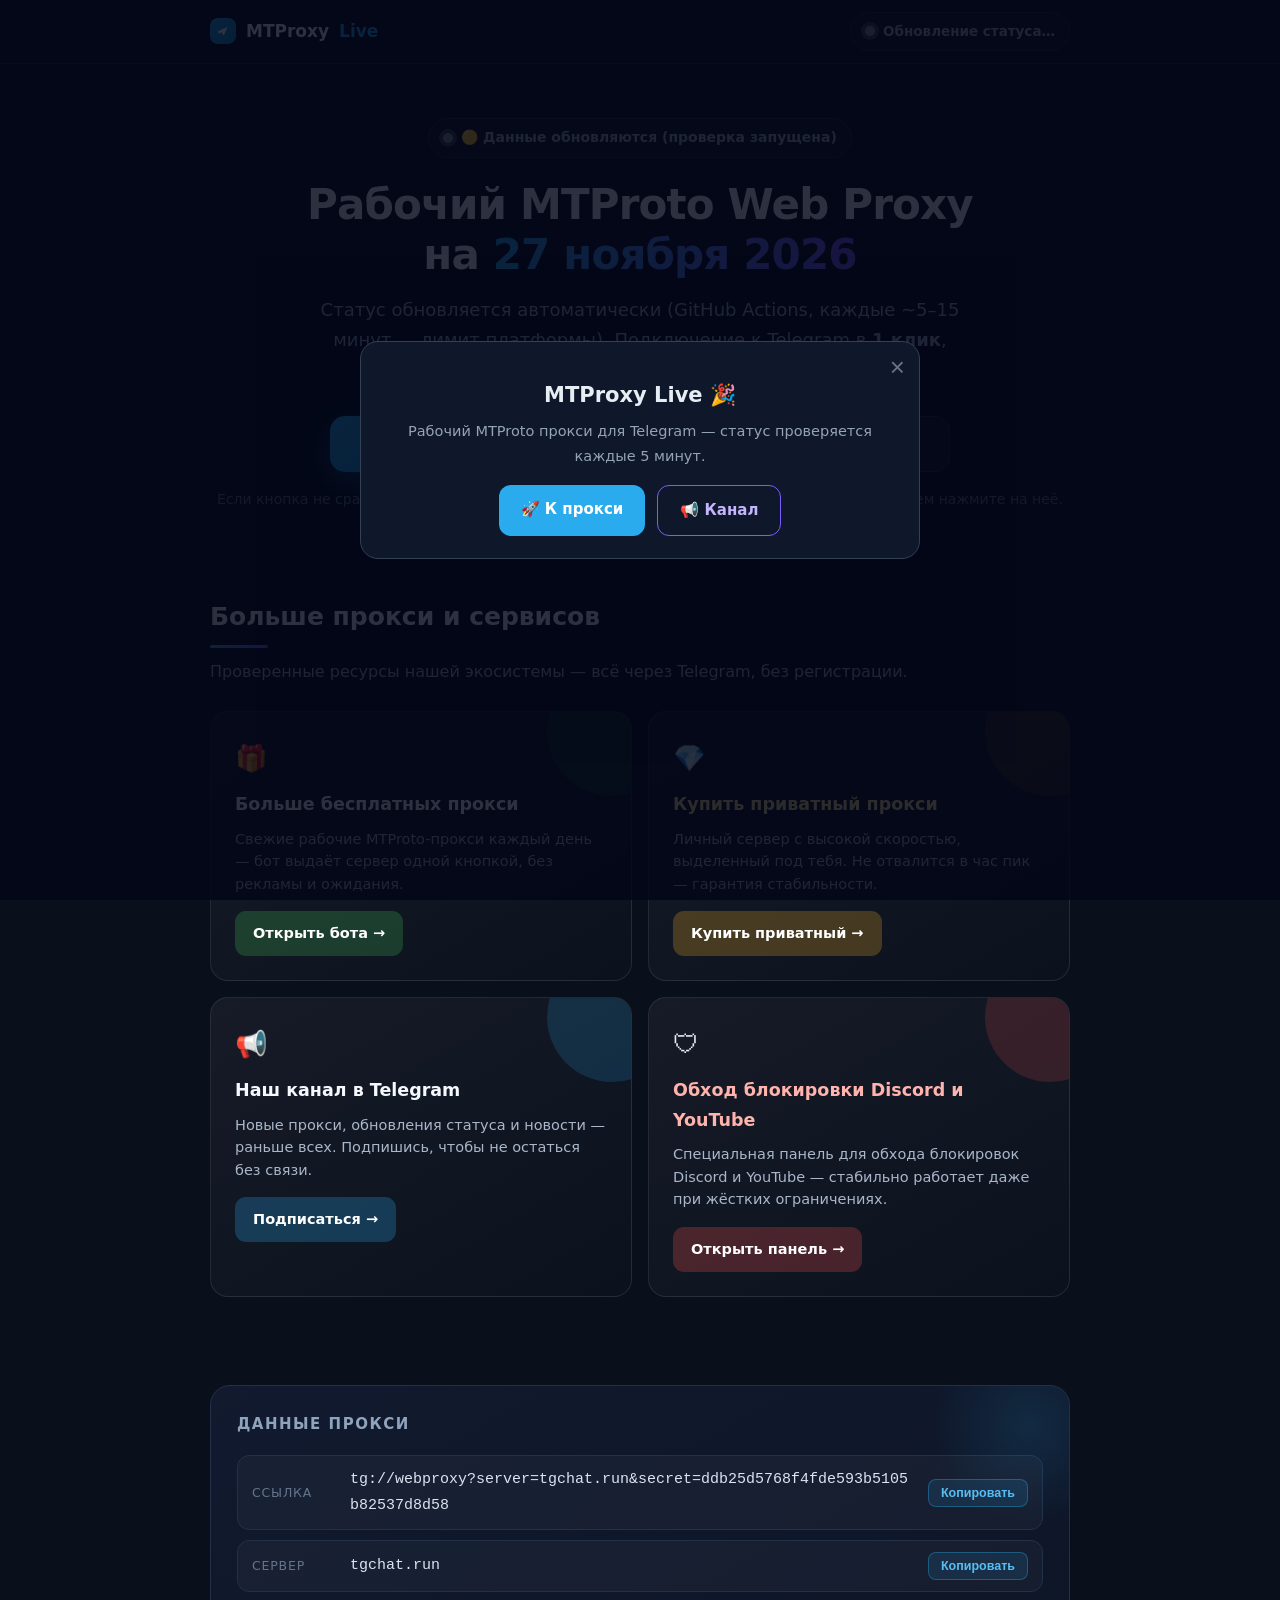
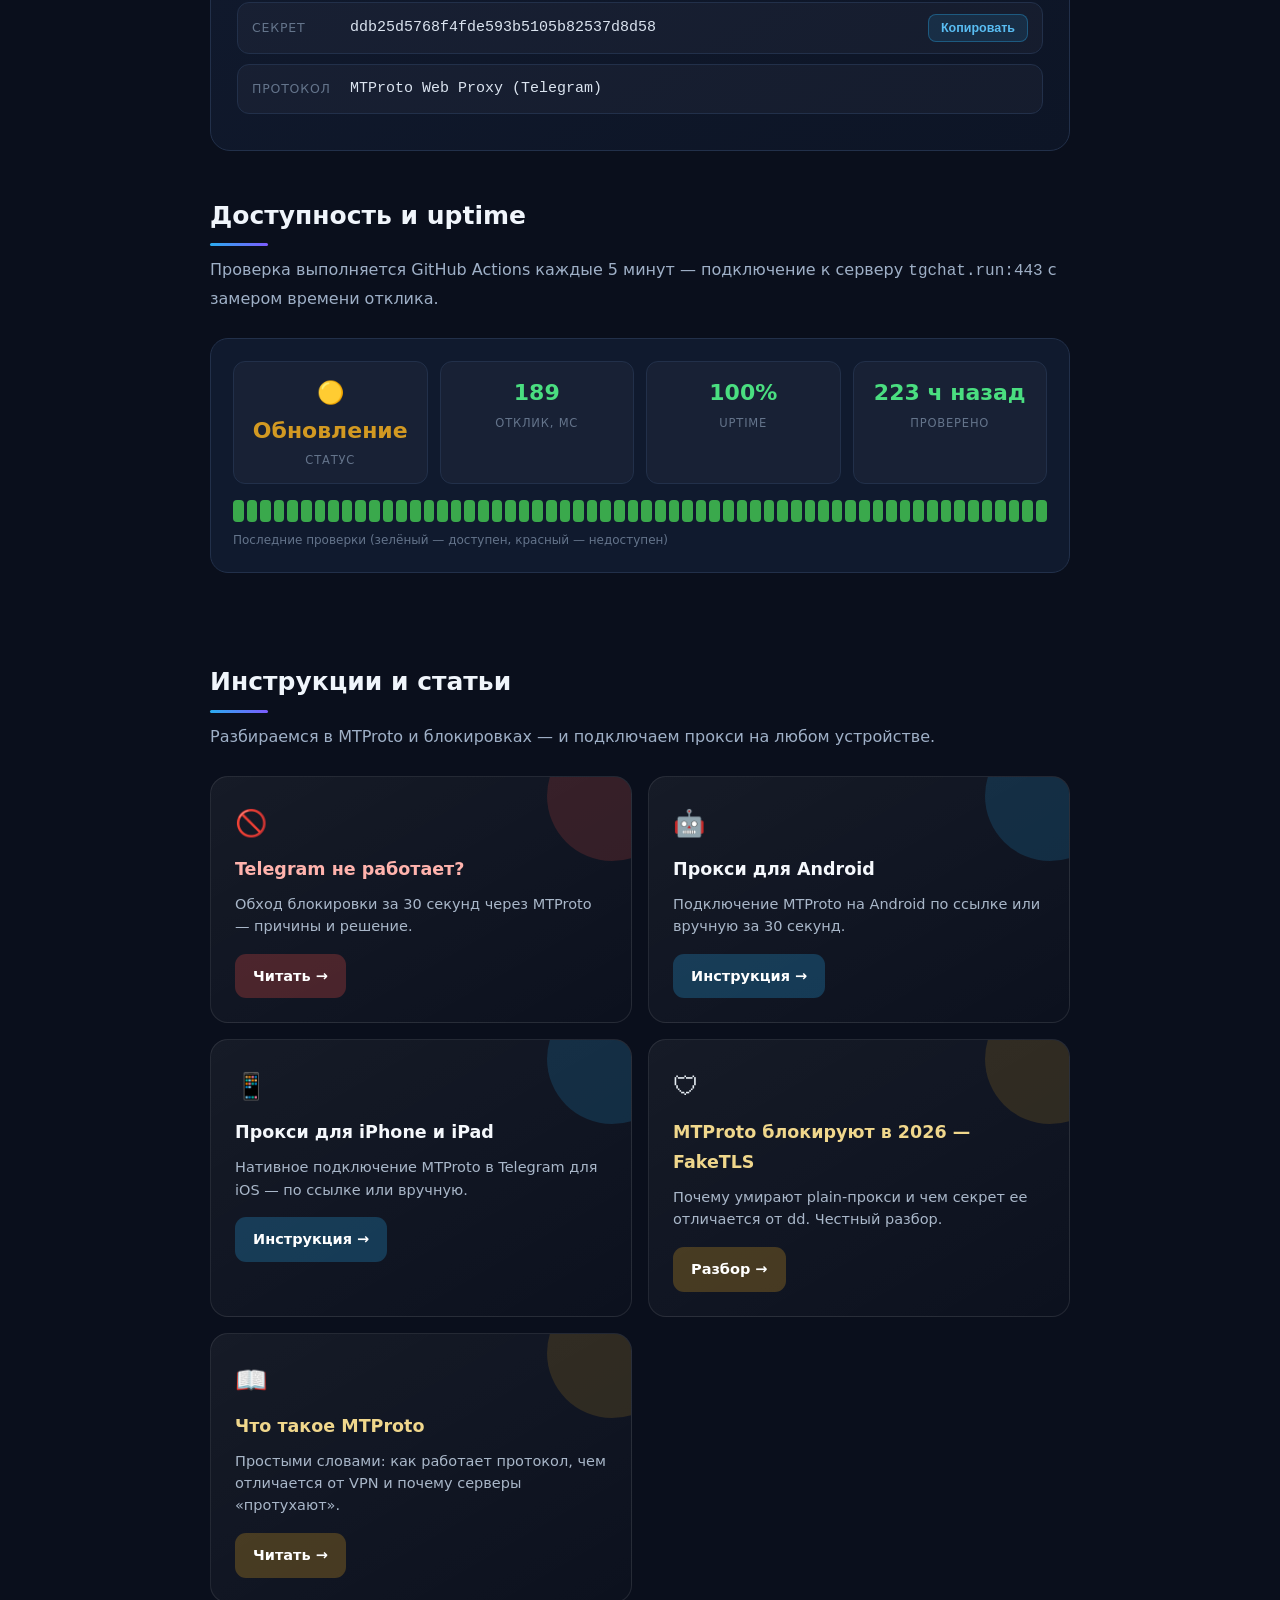
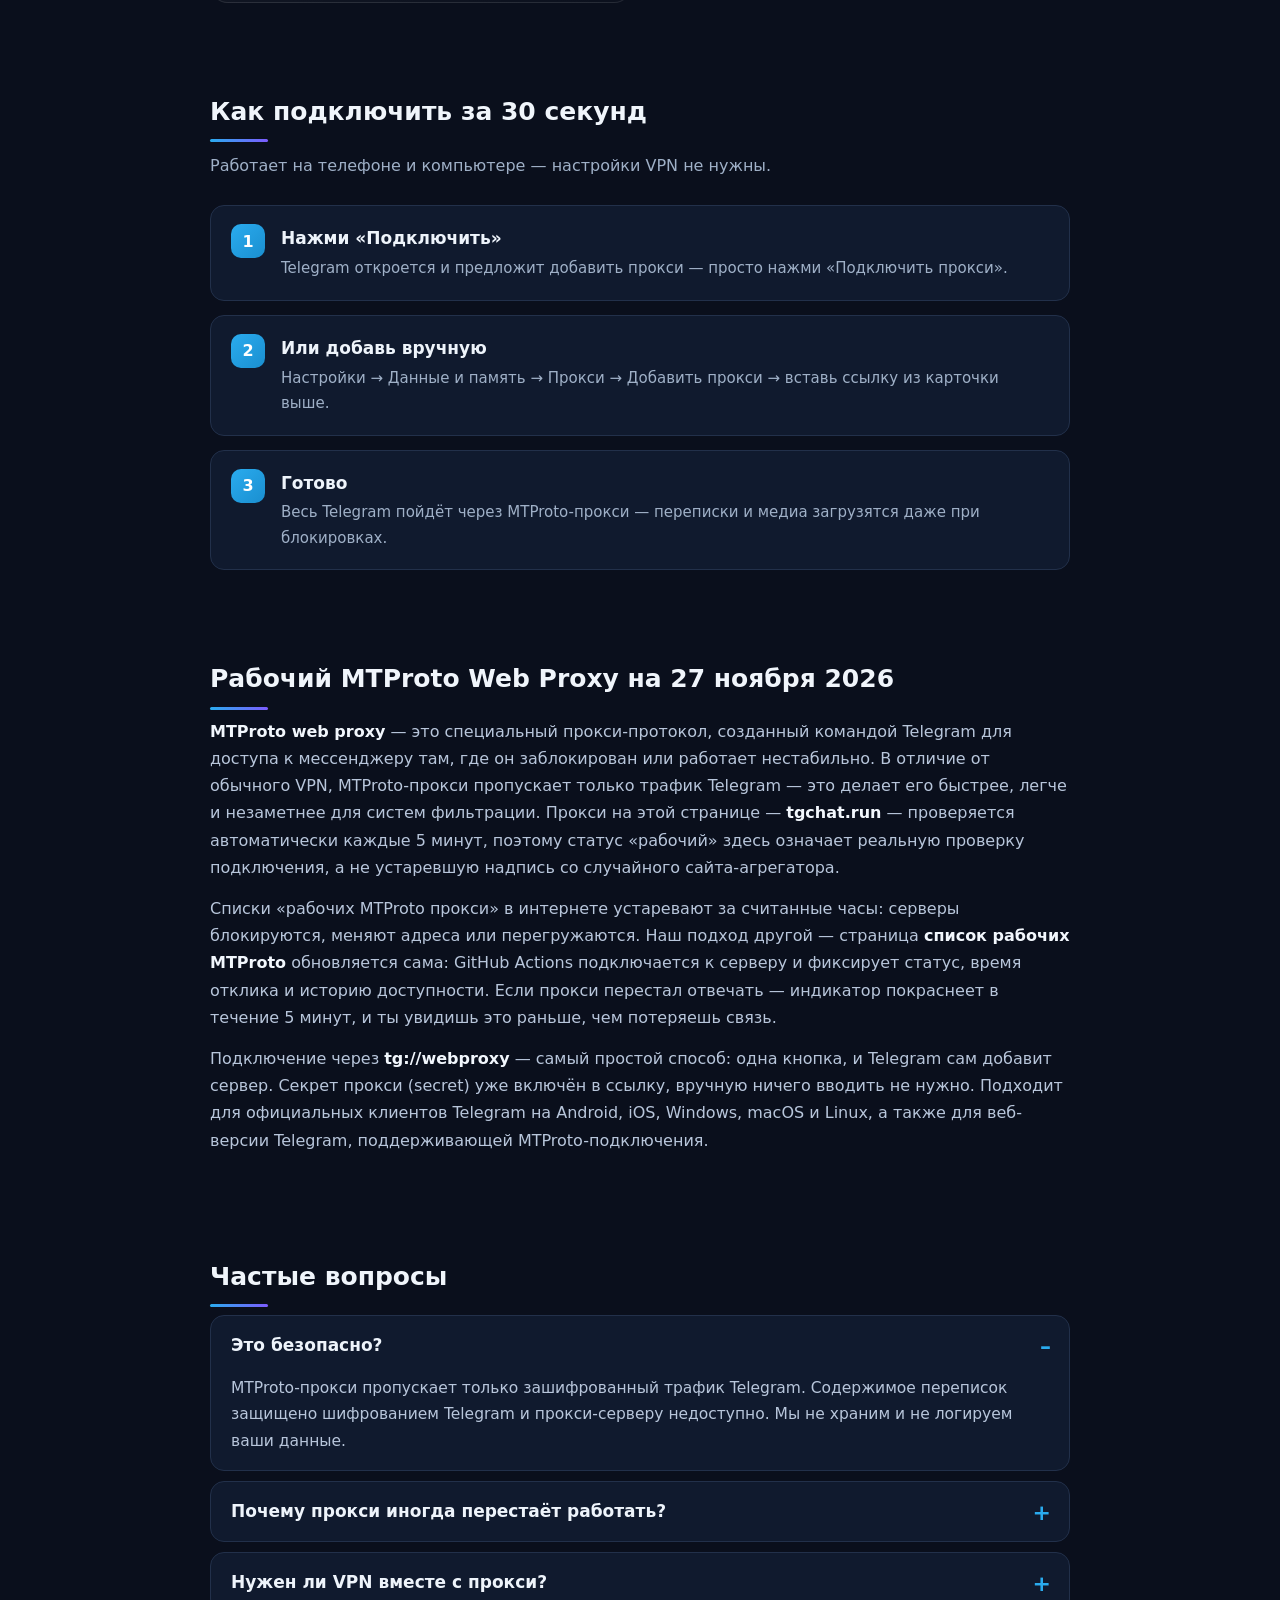
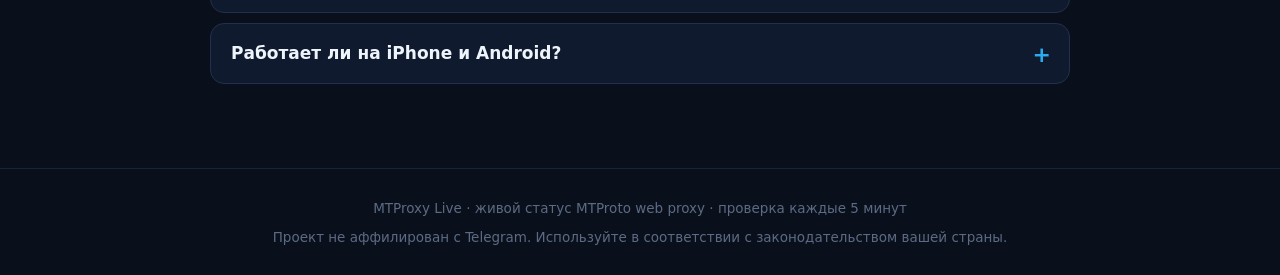
==== commit df1818eb: "chore: proxy status 2026-11-26T21:01:17Z" ====
--- a/index.html
+++ b/index.html
@@ -5,20 +5,20 @@
 <meta name="viewport" content="width=device-width, initial-scale=1.0">
 <meta name="yandex-verification" content="6b5f4fc6c489d579" />
 <meta name="google-site-verification" content="yyNSRmsbQHqz_ALXDMdjScMba-FMuW20f2UE3-2R9rI" />
-<title>Рабочий MTProto Web Proxy на 26 ноября 2026 — подключить за 30 секунд | MTProxy Live</title>
-<meta name="description" content="🟢 Рабочий MTProto web proxy tgchat.run — проверено 26 ноября 2026. Подключение в 1 клик через Telegram: tg://webproxy. Живой статус, uptime и инструкция за 30 секунд.">
+<title>Рабочий MTProto Web Proxy на 27 ноября 2026 — подключить за 30 секунд | MTProxy Live</title>
+<meta name="description" content="🟢 Рабочий MTProto web proxy tgchat.run — проверено 27 ноября 2026. Подключение в 1 клик через Telegram: tg://webproxy. Живой статус, uptime и инструкция за 30 секунд.">
 <meta name="keywords" content="mtproto рабочий, список рабочих mtproto, mtproto web proxy, веб прокси телеграм, mtproto прокси 2026, tgchat.run, рабочий mtproto proxy, прокси для телеграмма, webproxy telegram, mtproto online, mtrproto, mtporoto, мтпрото рабочий, mtproto онлайн">
 <meta name="robots" content="index, follow">
 <link rel="canonical" href="https://therealwh.github.io/">
 <meta property="og:type" content="website">
 <meta property="og:site_name" content="MTProxy Live">
 <meta property="og:locale" content="ru_RU">
-<meta property="og:title" content="Рабочий MTProto Web Proxy на 26 ноября 2026 — подключить за 30 секунд">
+<meta property="og:title" content="Рабочий MTProto Web Proxy на 27 ноября 2026 — подключить за 30 секунд">
 <meta property="og:description" content="🟢 Живой MTProto web proxy tgchat.run — статус онлайн, проверка каждые 5 минут. Подключение в 1 клик через Telegram.">
 <meta property="og:url" content="https://therealwh.github.io/">
 <meta property="og:image" content="https://therealwh.github.io/og.png">
 <meta name="twitter:card" content="summary_large_image">
-<meta name="twitter:title" content="Рабочий MTProto Web Proxy на 26 ноября 2026">
+<meta name="twitter:title" content="Рабочий MTProto Web Proxy на 27 ноября 2026">
 <meta name="twitter:description" content="🟢 Живой MTProto web proxy — проверка каждые 5 минут. Подключение в 1 клик через Telegram.">
 <meta name="twitter:image" content="https://therealwh.github.io/og.png">
 <meta name="theme-color" content="#0b1120">
@@ -145,7 +145,7 @@
 
 <div class="hero wrap">
   <div class="statuspill" id="pill2" style="font-size:14px"><span class="pulse"></span><span id="pill2txt">Проверяется…</span></div>
-  <h1>Рабочий MTProto Web Proxy<br>на <span class="yr">26 ноября 2026</span></h1>
+  <h1>Рабочий MTProto Web Proxy<br>на <span class="yr">27 ноября 2026</span></h1>
   <p class="sub">Статус обновляется автоматически (GitHub Actions, каждые ~5–15 минут — лимит платформы). Подключение к Telegram в <b>1 клик</b>, без VPN и настроек.</p>
   <div class="cta">
     <button class="btn btn-main" onclick="location.href='tg://resolve?domain=webproxy_tgrobot'">🚀 Подключить</button>
@@ -234,7 +234,7 @@
 </section></div>
 
 <div class="wrap"><section>
-  <h2 class="sec">Рабочий MTProto Web Proxy на 26 ноября 2026</h2>
+  <h2 class="sec">Рабочий MTProto Web Proxy на 27 ноября 2026</h2>
   <div class="seo">
     <p><strong>MTProto web proxy</strong> — это специальный прокси-протокол, созданный командой Telegram для доступа к мессенджеру там, где он заблокирован или работает нестабильно. В отличие от обычного VPN, MTProto-прокси пропускает только трафик Telegram — это делает его быстрее, легче и незаметнее для систем фильтрации. Прокси на этой странице — <strong>tgchat.run</strong> — проверяется автоматически каждые 5 минут, поэтому статус «рабочий» здесь означает реальную проверку подключения, а не устаревшую надпись со случайного сайта-агрегатора.</p>
     <p>Списки «рабочих MTProto прокси» в интернете устаревают за считанные часы: серверы блокируются, меняют адреса или перегружаются. Наш подход другой — страница <strong>список рабочих MTProto</strong> обновляется сама: GitHub Actions подключается к серверу и фиксирует статус, время отклика и историю доступности. Если прокси перестал отвечать — индикатор покраснеет в течение 5 минут, и ты увидишь это раньше, чем потеряешь связь.</p>
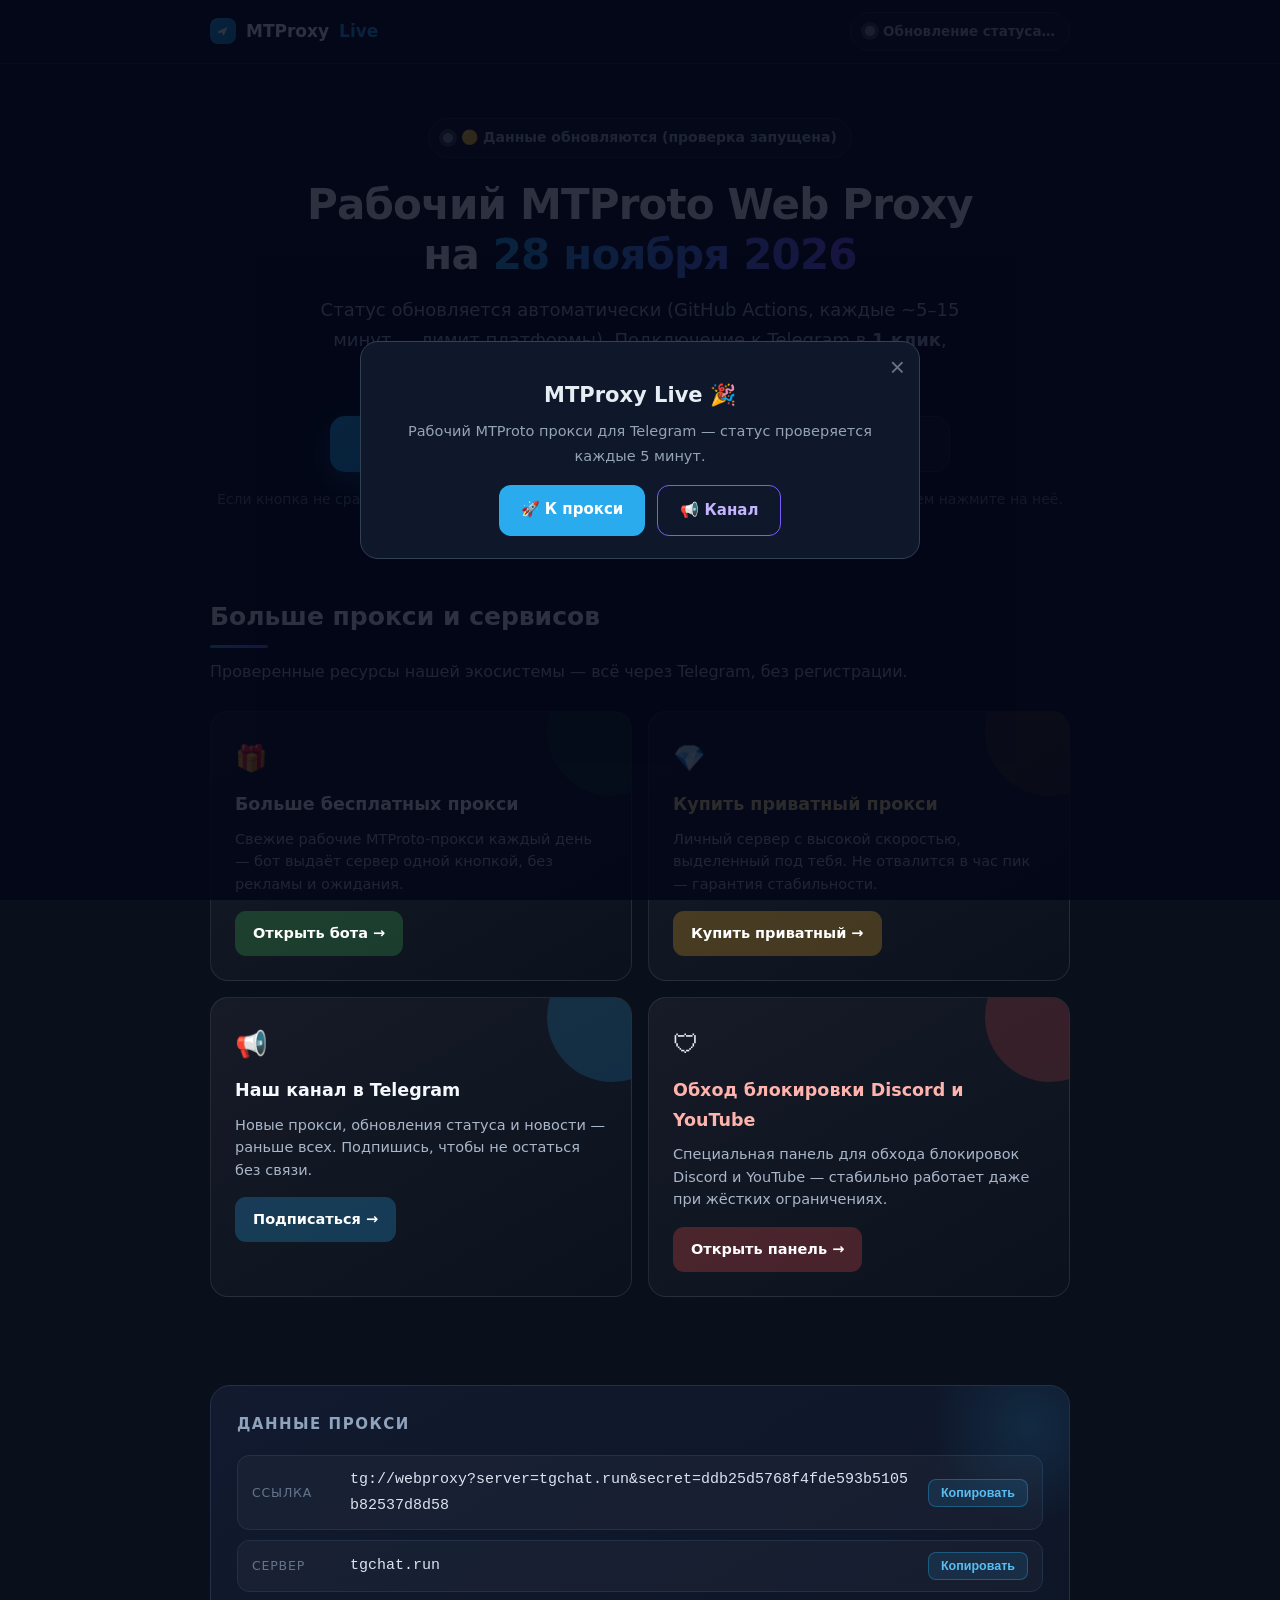
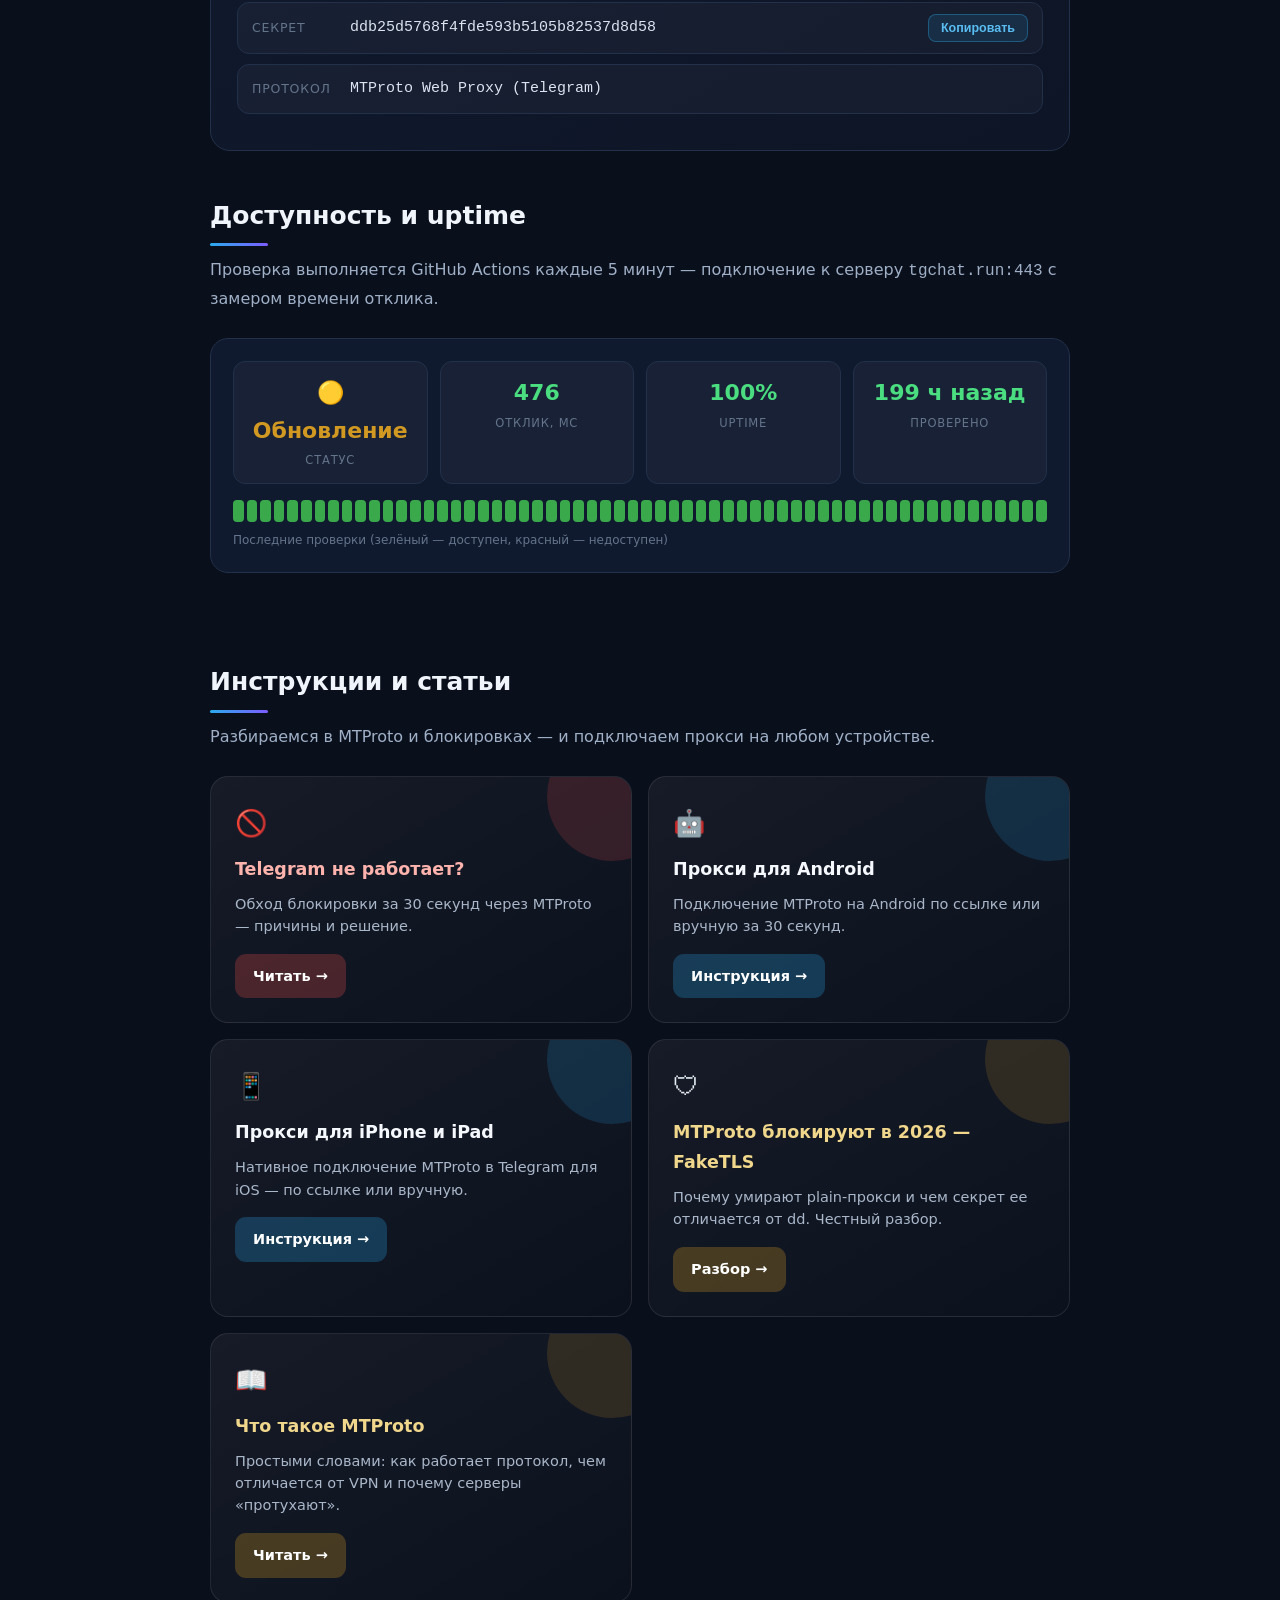
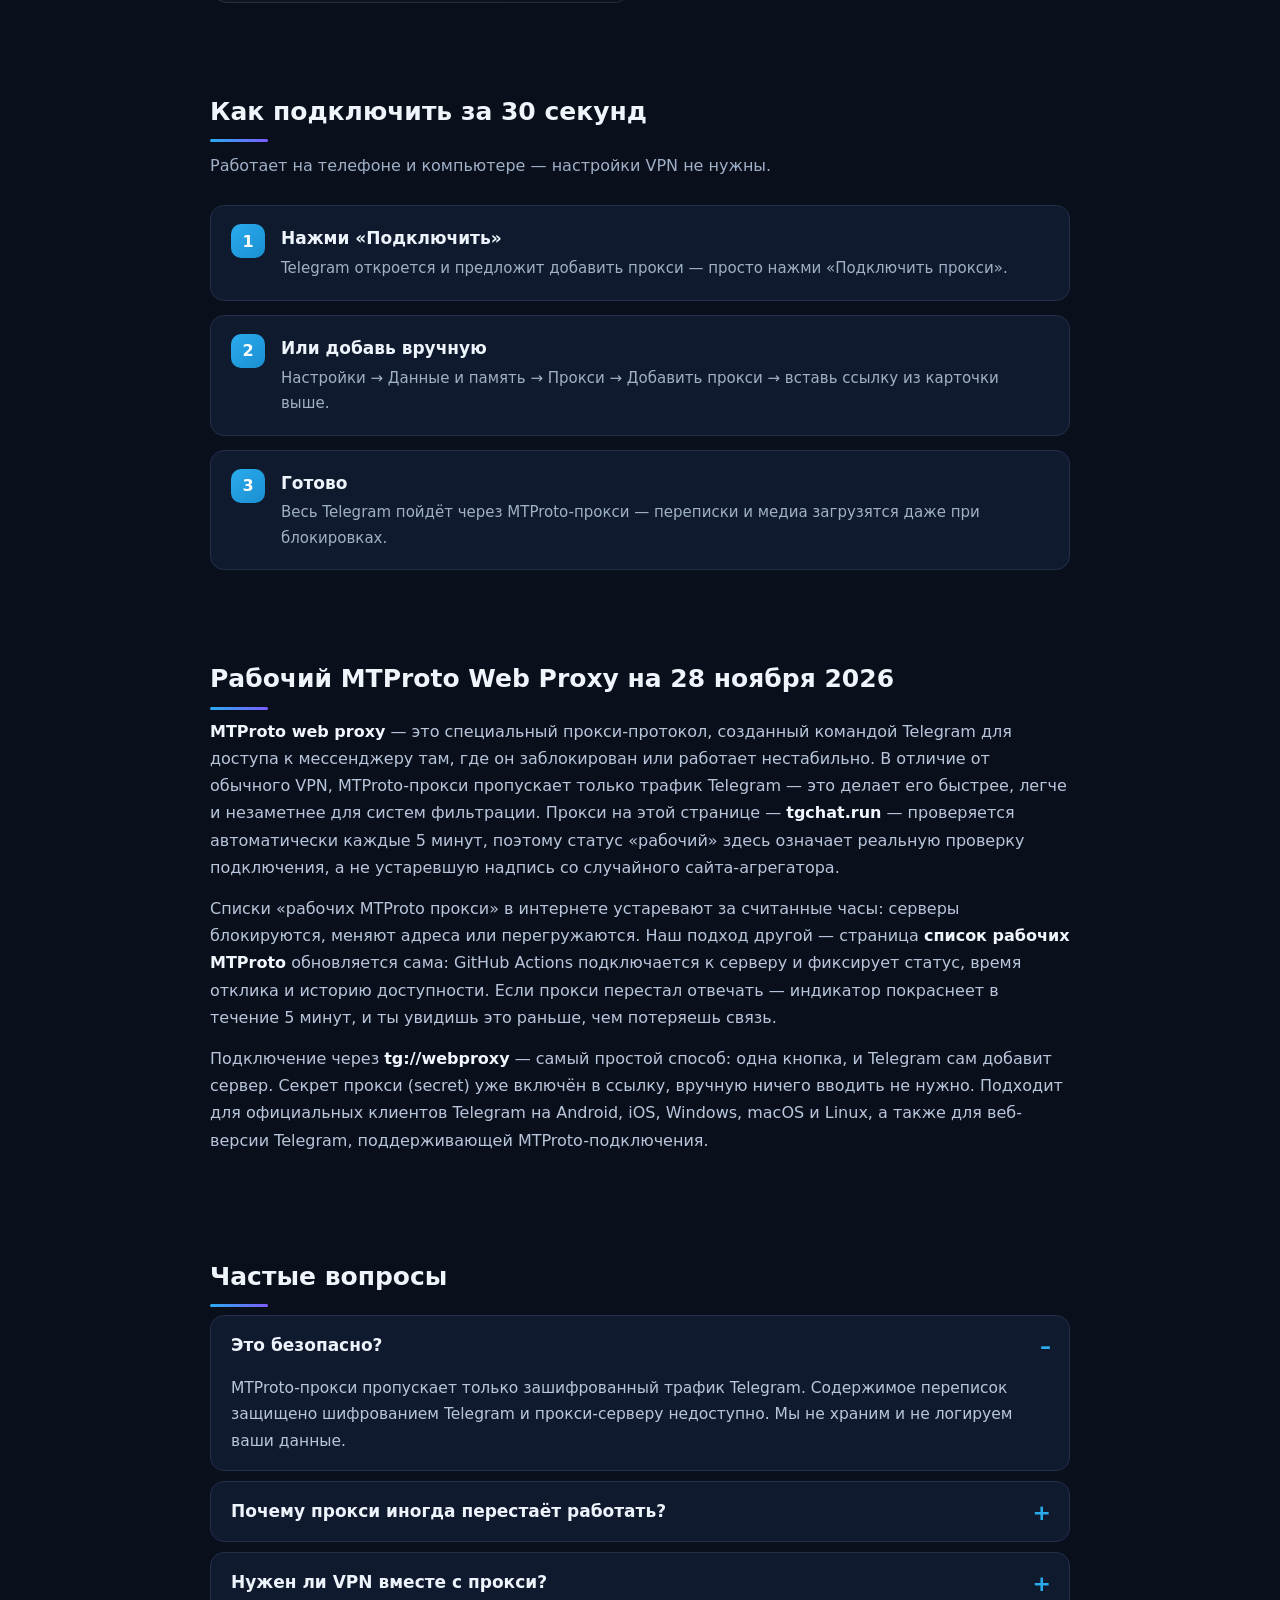
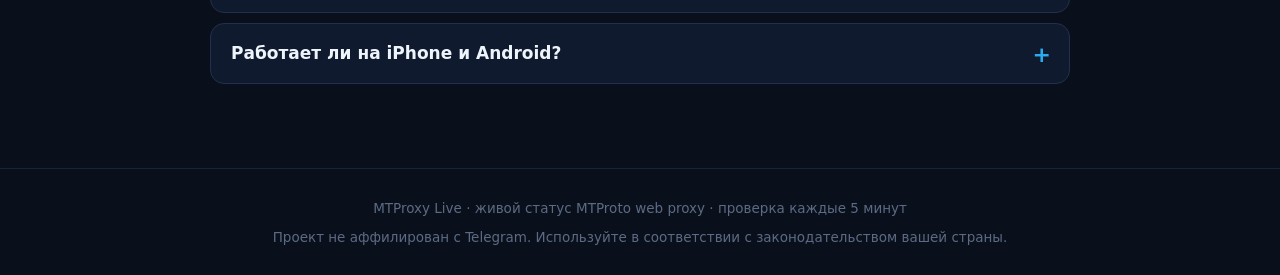
==== commit a9b82ebc: "chore: proxy status 2026-11-27T21:01:20Z" ====
--- a/index.html
+++ b/index.html
@@ -5,20 +5,20 @@
 <meta name="viewport" content="width=device-width, initial-scale=1.0">
 <meta name="yandex-verification" content="6b5f4fc6c489d579" />
 <meta name="google-site-verification" content="yyNSRmsbQHqz_ALXDMdjScMba-FMuW20f2UE3-2R9rI" />
-<title>Рабочий MTProto Web Proxy на 27 ноября 2026 — подключить за 30 секунд | MTProxy Live</title>
-<meta name="description" content="🟢 Рабочий MTProto web proxy tgchat.run — проверено 27 ноября 2026. Подключение в 1 клик через Telegram: tg://webproxy. Живой статус, uptime и инструкция за 30 секунд.">
+<title>Рабочий MTProto Web Proxy на 28 ноября 2026 — подключить за 30 секунд | MTProxy Live</title>
+<meta name="description" content="🟢 Рабочий MTProto web proxy tgchat.run — проверено 28 ноября 2026. Подключение в 1 клик через Telegram: tg://webproxy. Живой статус, uptime и инструкция за 30 секунд.">
 <meta name="keywords" content="mtproto рабочий, список рабочих mtproto, mtproto web proxy, веб прокси телеграм, mtproto прокси 2026, tgchat.run, рабочий mtproto proxy, прокси для телеграмма, webproxy telegram, mtproto online, mtrproto, mtporoto, мтпрото рабочий, mtproto онлайн">
 <meta name="robots" content="index, follow">
 <link rel="canonical" href="https://therealwh.github.io/">
 <meta property="og:type" content="website">
 <meta property="og:site_name" content="MTProxy Live">
 <meta property="og:locale" content="ru_RU">
-<meta property="og:title" content="Рабочий MTProto Web Proxy на 27 ноября 2026 — подключить за 30 секунд">
+<meta property="og:title" content="Рабочий MTProto Web Proxy на 28 ноября 2026 — подключить за 30 секунд">
 <meta property="og:description" content="🟢 Живой MTProto web proxy tgchat.run — статус онлайн, проверка каждые 5 минут. Подключение в 1 клик через Telegram.">
 <meta property="og:url" content="https://therealwh.github.io/">
 <meta property="og:image" content="https://therealwh.github.io/og.png">
 <meta name="twitter:card" content="summary_large_image">
-<meta name="twitter:title" content="Рабочий MTProto Web Proxy на 27 ноября 2026">
+<meta name="twitter:title" content="Рабочий MTProto Web Proxy на 28 ноября 2026">
 <meta name="twitter:description" content="🟢 Живой MTProto web proxy — проверка каждые 5 минут. Подключение в 1 клик через Telegram.">
 <meta name="twitter:image" content="https://therealwh.github.io/og.png">
 <meta name="theme-color" content="#0b1120">
@@ -145,7 +145,7 @@
 
 <div class="hero wrap">
   <div class="statuspill" id="pill2" style="font-size:14px"><span class="pulse"></span><span id="pill2txt">Проверяется…</span></div>
-  <h1>Рабочий MTProto Web Proxy<br>на <span class="yr">27 ноября 2026</span></h1>
+  <h1>Рабочий MTProto Web Proxy<br>на <span class="yr">28 ноября 2026</span></h1>
   <p class="sub">Статус обновляется автоматически (GitHub Actions, каждые ~5–15 минут — лимит платформы). Подключение к Telegram в <b>1 клик</b>, без VPN и настроек.</p>
   <div class="cta">
     <button class="btn btn-main" onclick="location.href='tg://resolve?domain=webproxy_tgrobot'">🚀 Подключить</button>
@@ -234,7 +234,7 @@
 </section></div>
 
 <div class="wrap"><section>
-  <h2 class="sec">Рабочий MTProto Web Proxy на 27 ноября 2026</h2>
+  <h2 class="sec">Рабочий MTProto Web Proxy на 28 ноября 2026</h2>
   <div class="seo">
     <p><strong>MTProto web proxy</strong> — это специальный прокси-протокол, созданный командой Telegram для доступа к мессенджеру там, где он заблокирован или работает нестабильно. В отличие от обычного VPN, MTProto-прокси пропускает только трафик Telegram — это делает его быстрее, легче и незаметнее для систем фильтрации. Прокси на этой странице — <strong>tgchat.run</strong> — проверяется автоматически каждые 5 минут, поэтому статус «рабочий» здесь означает реальную проверку подключения, а не устаревшую надпись со случайного сайта-агрегатора.</p>
     <p>Списки «рабочих MTProto прокси» в интернете устаревают за считанные часы: серверы блокируются, меняют адреса или перегружаются. Наш подход другой — страница <strong>список рабочих MTProto</strong> обновляется сама: GitHub Actions подключается к серверу и фиксирует статус, время отклика и историю доступности. Если прокси перестал отвечать — индикатор покраснеет в течение 5 минут, и ты увидишь это раньше, чем потеряешь связь.</p>
